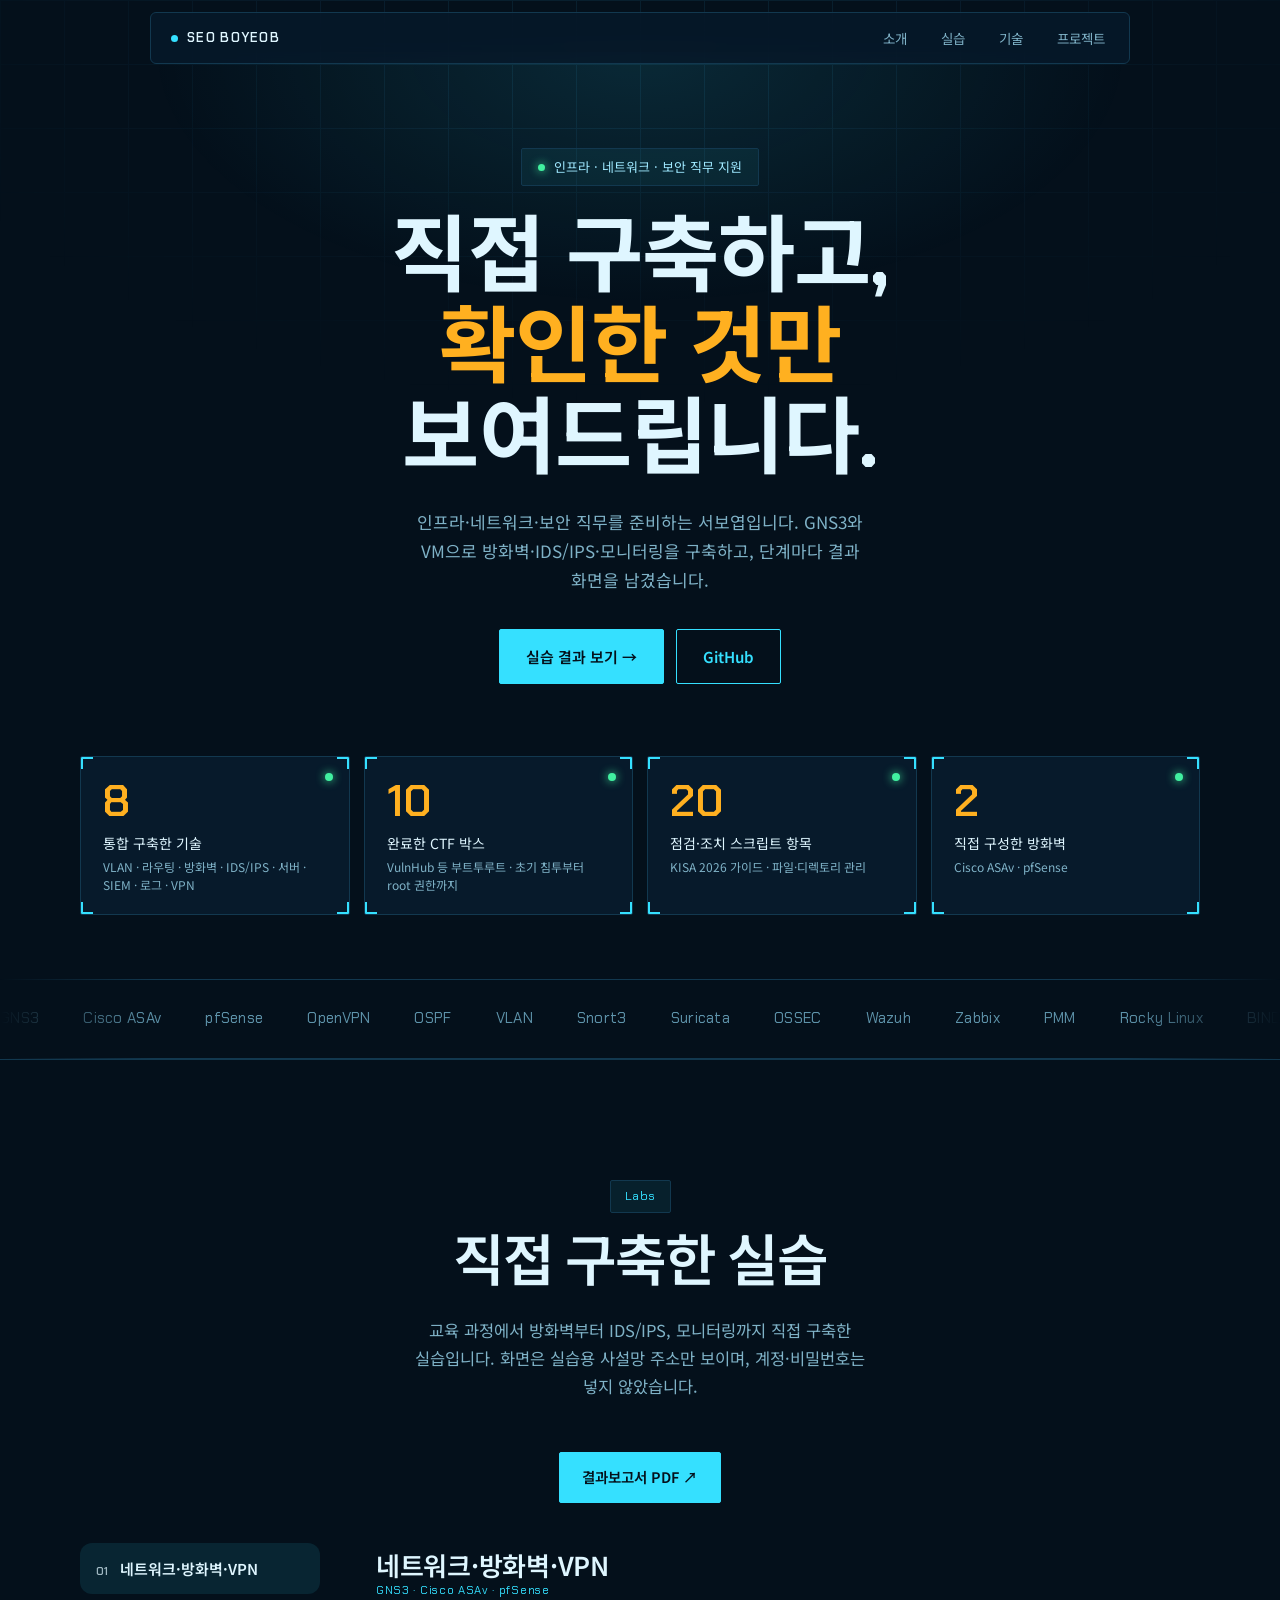
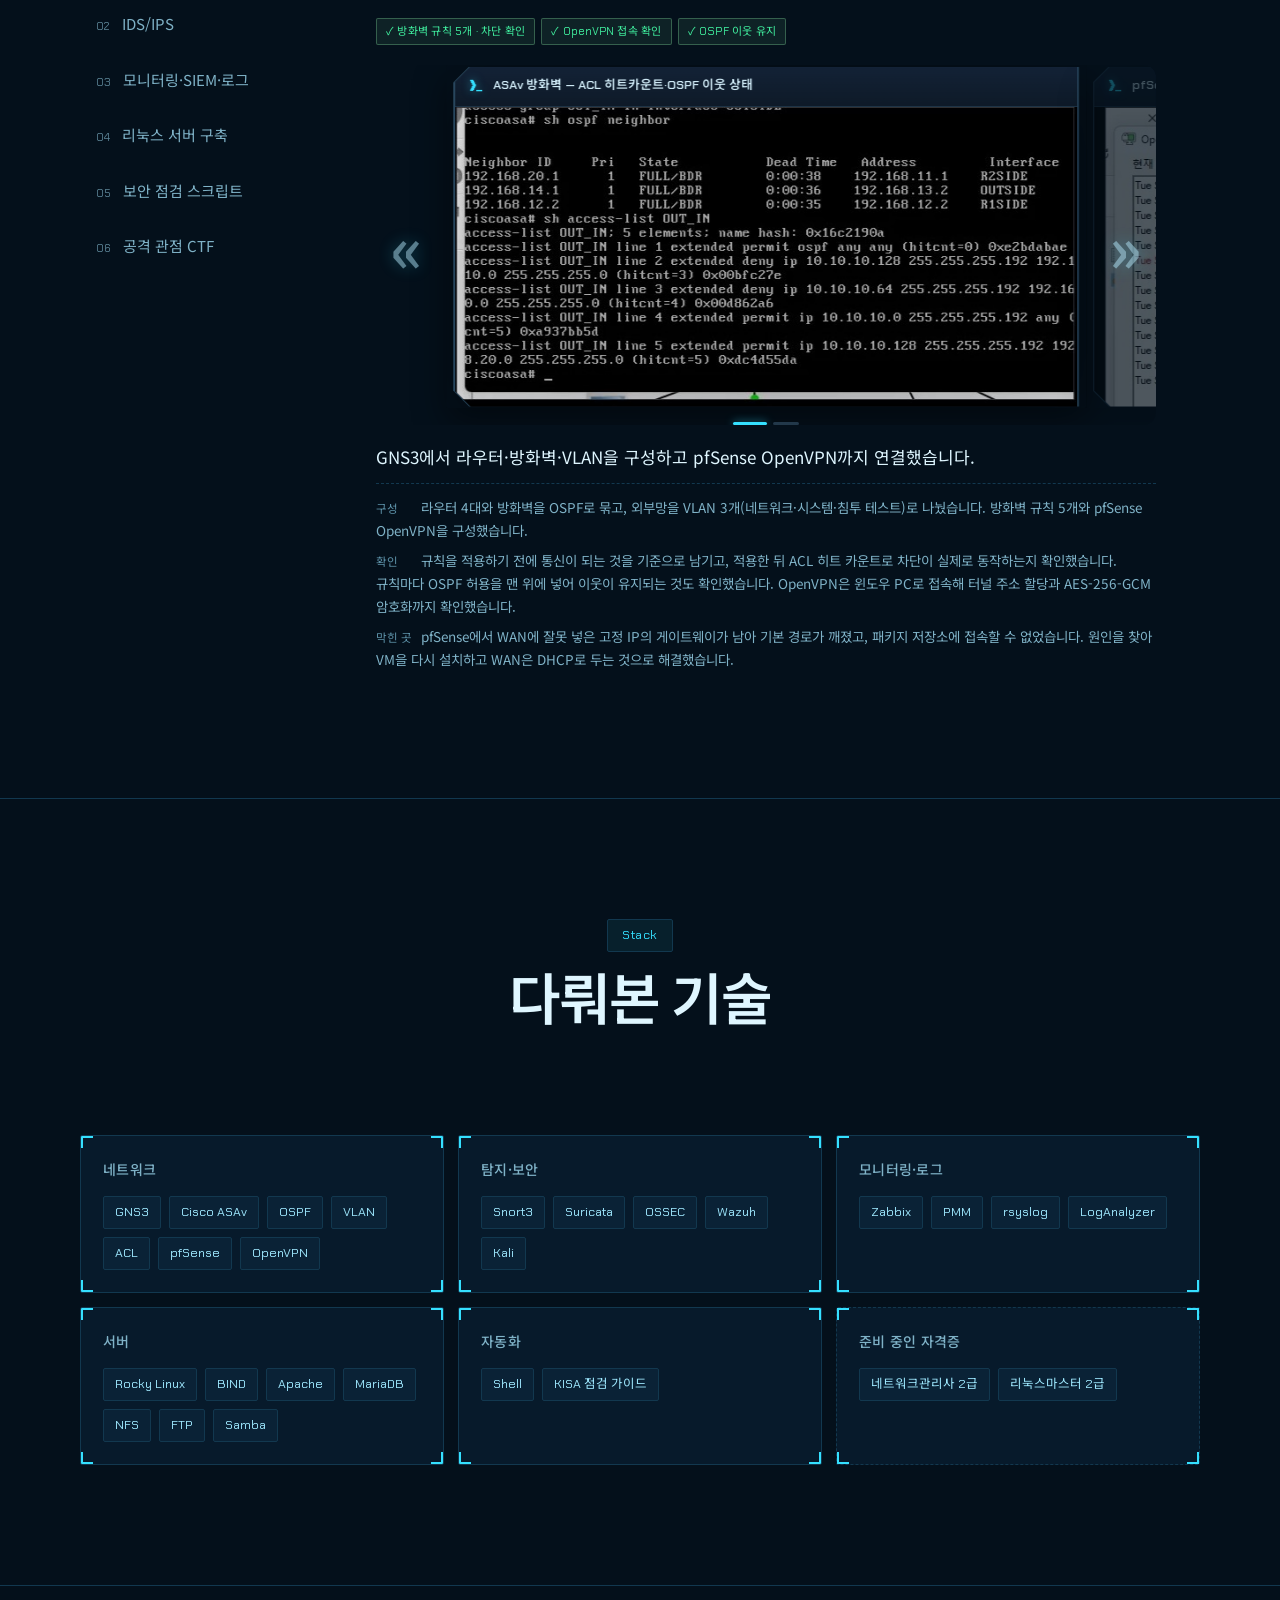
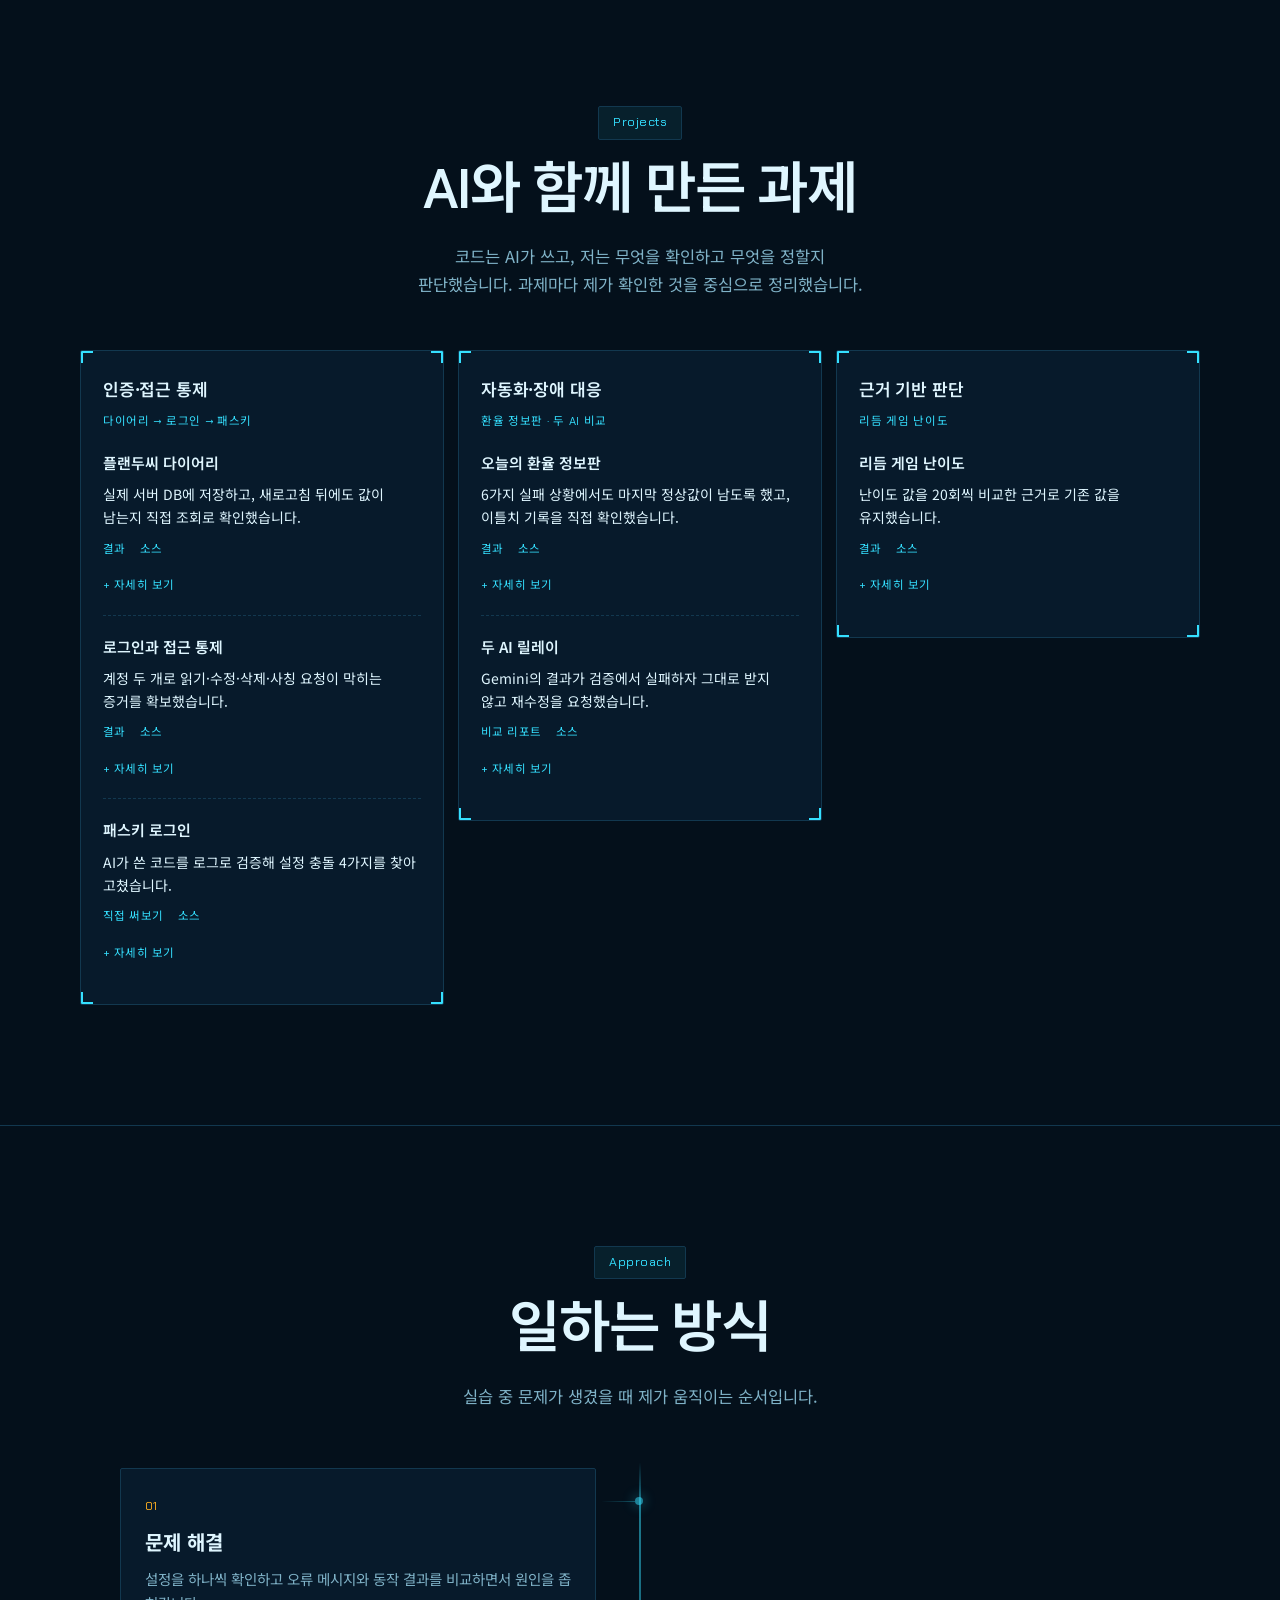
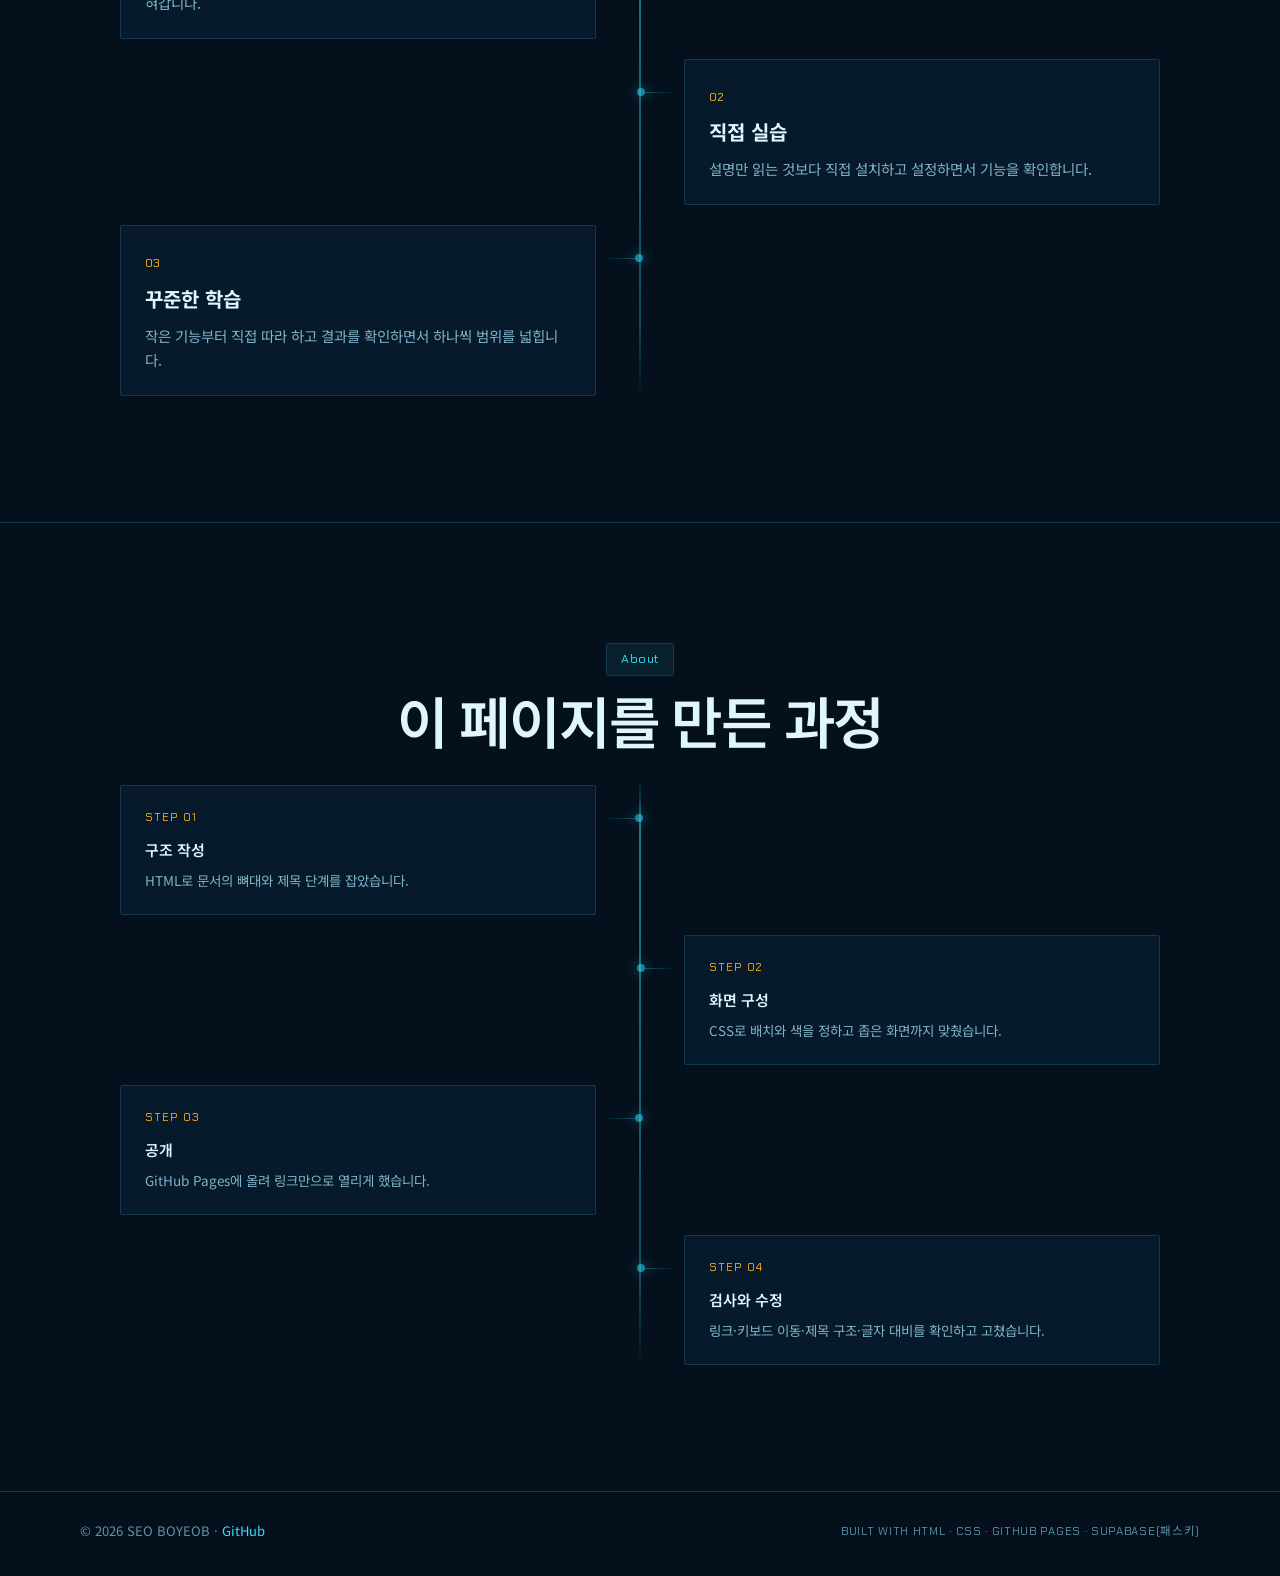
==== index.html @ 760739e9 "CTF 박스 수 8개 → 10개로 수정" ====
<!DOCTYPE html>
<html lang="ko">
<head>
  <link rel="icon" href="data:,">
  <meta charset="UTF-8">
  <meta name="viewport" content="width=device-width, initial-scale=1.0">
  <title>IT Portfolio</title>

  <link rel="preconnect" href="https://fonts.googleapis.com">
  <link rel="preconnect" href="https://fonts.gstatic.com" crossorigin>
  <link href="https://fonts.googleapis.com/css2?family=IBM+Plex+Mono:wght@400;500;600&family=IBM+Plex+Sans+KR:wght@400;500;600;700&display=swap" rel="stylesheet">

  <style>
    :root {
      --void: #0b0f14;
      --panel: #131a23;
      --panel-2: #171f2a;
      --line: #222c39;
      --line-soft: #1a2029;
      --text: #e6ebf2;
      --muted: #93a1b3;
      --dim: #7f8da0;
      --signal: #f0a848;
      --bad: #e2694f;
      --good: #6fbf8a;

      --sans: "IBM Plex Sans KR", -apple-system, BlinkMacSystemFont, sans-serif;
      --mono: "IBM Plex Mono", ui-monospace, "SF Mono", Menlo, monospace;
    }

    * {
      box-sizing: border-box;
    }

    html {
      scroll-behavior: smooth;
    }

    body {
      margin: 0;
      background: var(--void);
      color: var(--text);
      font-family: var(--sans);
      font-size: 15px;
      line-height: 1.7;
      -webkit-font-smoothing: antialiased;
      overflow-x: hidden;
    }

    a {
      color: inherit;
    }

    .container {
      width: min(1120px, calc(100% - 48px));
      margin: 0 auto;
    }

    /* ── 배경 격자 ─────────────────────────── */
    .grid-bg {
      position: fixed;
      inset: 0;
      pointer-events: none;
      z-index: 0;
      background-image:
        linear-gradient(var(--line-soft) 1px, transparent 1px),
        linear-gradient(90deg, var(--line-soft) 1px, transparent 1px);
      background-size: 64px 64px;
      mask-image: radial-gradient(ellipse 80% 60% at 50% 0%, #000 20%, transparent 75%);
      -webkit-mask-image: radial-gradient(ellipse 80% 60% at 50% 0%, #000 20%, transparent 75%);
      opacity: 0.7;
    }

    .layer {
      position: relative;
      z-index: 1;
    }

    /* ── 헤더 ─────────────────────────────── */
    header {
      position: sticky;
      top: 0;
      z-index: 10;
      background: rgba(11, 15, 20, 0.86);
      backdrop-filter: blur(10px);
      -webkit-backdrop-filter: blur(10px);
      border-bottom: 1px solid var(--line);
    }

    nav {
      display: flex;
      justify-content: space-between;
      align-items: center;
      gap: 20px;
      height: 54px;
    }

    .logo {
      font-family: var(--mono);
      font-size: 13px;
      font-weight: 600;
      letter-spacing: 0.1em;
      display: flex;
      align-items: center;
      gap: 9px;
    }

    .dot {
      width: 7px;
      height: 7px;
      border-radius: 50%;
      background: var(--signal);
      box-shadow: 0 0 0 0 rgba(240, 168, 72, 0.55);
      animation: pulse 2.6s ease-out infinite;
    }

    @keyframes pulse {
      0%   { box-shadow: 0 0 0 0 rgba(240, 168, 72, 0.5); }
      70%  { box-shadow: 0 0 0 9px rgba(240, 168, 72, 0); }
      100% { box-shadow: 0 0 0 0 rgba(240, 168, 72, 0); }
    }

    .nav-links {
      display: flex;
      gap: 26px;
    }

    .nav-links a {
      font-size: 13.5px;
      color: var(--dim);
      text-decoration: none;
      padding: 4px 0;
      border-bottom: 1px solid transparent;
      transition: color 0.18s ease, border-color 0.18s ease;
    }

    .nav-links a:hover,
    .nav-links a:focus-visible {
      color: var(--signal);
      border-bottom-color: var(--signal);
    }

    /* ── 첫 화면 ───────────────────────────── */
    .hero {
      padding: 52px 0 44px;
    }

    .hero-grid {
      display: grid;
      grid-template-columns: 1.15fr 0.85fr;
      gap: 44px;
      align-items: start;
    }

    .eyebrow {
      font-family: var(--mono);
      font-size: 11.5px;
      letter-spacing: 0.14em;
      color: var(--signal);
      display: flex;
      align-items: center;
      gap: 10px;
      margin-bottom: 18px;
    }

    .eyebrow::after {
      content: "";
      flex: 1;
      height: 1px;
      background: linear-gradient(90deg, var(--line) 0%, transparent 100%);
    }

    h1 {
      font-size: clamp(30px, 3.6vw, 46px);
      line-height: 1.2;
      letter-spacing: -0.028em;
      font-weight: 700;
      margin: 0 0 18px;
    }

    h1 .accent {
      color: var(--signal);
    }

    .hero-lead {
      font-size: 15.5px;
      color: var(--muted);
      margin: 0 0 24px;
      max-width: 44ch;
    }

    .purpose {
      border-left: 2px solid var(--signal);
      padding: 2px 0 2px 16px;
      font-size: 14px;
      color: var(--muted);
    }

    .purpose strong {
      display: block;
      font-family: var(--mono);
      font-size: 11px;
      letter-spacing: 0.1em;
      color: var(--dim);
      margin-bottom: 6px;
      font-weight: 500;
    }

    /* ── 상태 패널 (첫 화면 우측) ────────────── */
    .panel {
      background: var(--panel);
      border: 1px solid var(--line);
      border-radius: 10px;
      overflow: hidden;
    }

    .panel-bar {
      display: flex;
      justify-content: space-between;
      align-items: center;
      padding: 11px 16px;
      border-bottom: 1px solid var(--line);
      background: var(--panel-2);
      font-family: var(--mono);
      font-size: 11px;
      letter-spacing: 0.1em;
      color: var(--dim);
    }

    .panel-bar .ok {
      color: var(--signal);
    }

    .panel h2 {
      font-size: 11.5px;
      letter-spacing: 0.02em;
      color: var(--dim);
      font-weight: 500;
      margin: 0;
      padding: 14px 16px 0;
    }

    .stat-list {
      list-style: none;
      margin: 0;
      padding: 8px 16px 14px;
    }

    .stat-list li {
      display: flex;
      gap: 12px;
      align-items: baseline;
      padding: 9px 0;
      border-bottom: 1px dashed var(--line);
      font-size: 14.5px;
    }

    .stat-list li:last-child {
      border-bottom: 0;
    }

    .stat-list .key {
      font-family: var(--mono);
      font-size: 11px;
      color: var(--signal);
      flex-shrink: 0;
    }

    .panel-foot {
      padding: 15px 16px 17px;
      border-top: 1px solid var(--line);
      background: var(--panel-2);
    }

    .panel-foot p {
      margin: 0 0 13px;
      font-size: 13.5px;
      color: var(--muted);
    }

    #detail {
      margin-top: 14px;
      padding-top: 13px;
      border-top: 1px dashed var(--line);
      font-size: 13px;
      line-height: 1.8;
      color: var(--muted);
      word-break: keep-all;
    }

    /* ── 버튼 ─────────────────────────────── */
    button {
      font-family: var(--sans);
      font-size: 13px;
      font-weight: 600;
      color: var(--void);
      background: var(--signal);
      border: 0;
      border-radius: 6px;
      padding: 9px 16px;
      cursor: pointer;
      transition: opacity 0.18s ease;
    }

    button:hover {
      opacity: 0.85;
    }

    button:focus-visible {
      outline: 2px solid var(--signal);
      outline-offset: 3px;
    }

    button.secondary {
      background: transparent;
      color: var(--text);
      border: 1px solid var(--line);
    }

    button.danger {
      background: var(--bad);
      color: #fff;
    }

    /* ── 섹션 ─────────────────────────────── */
    .section {
      padding: 64px 0;
      border-top: 1px solid var(--line);
    }

    .section-head {
      display: flex;
      align-items: baseline;
      gap: 16px;
      margin-bottom: 34px;
    }

    .section-head h2 {
      font-size: 25px;
      letter-spacing: -0.02em;
      margin: 0;
      font-weight: 600;
    }

    .section-head .idx {
      font-family: var(--mono);
      font-size: 11.5px;
      color: var(--signal);
      letter-spacing: 0.1em;
    }

    /* ── 강점 카드 ─────────────────────────── */
    .cards {
      display: grid;
      grid-template-columns: repeat(3, 1fr);
      gap: 20px;
    }

    .card {
      background: var(--panel);
      border: 1px solid var(--line);
      border-radius: 10px;
      padding: 24px 22px 22px;
      transition: border-color 0.2s ease, transform 0.2s ease;
    }

    .card:hover {
      border-color: #33404f;
      transform: translateY(-2px);
    }

    .card h3 {
      font-size: 17px;
      margin: 0 0 18px;
      letter-spacing: -0.01em;
      font-weight: 600;
    }

    .step {
      position: relative;
      padding-left: 17px;
      margin-top: 15px;
    }

    .step:first-of-type {
      margin-top: 0;
    }

    .step::before {
      content: "";
      position: absolute;
      left: 0;
      top: 7px;
      width: 5px;
      height: 5px;
      border-radius: 50%;
      background: var(--line);
      border: 1px solid #3a4757;
    }

    .step:last-of-type::before {
      background: var(--signal);
      border-color: var(--signal);
    }

    .step::after {
      content: "";
      position: absolute;
      left: 2.5px;
      top: 15px;
      bottom: -15px;
      width: 1px;
      background: var(--line);
    }

    .step:last-of-type::after {
      display: none;
    }

    .step .label {
      font-size: 11.5px;
      letter-spacing: 0.02em;
      color: var(--dim);
      margin-bottom: 2px;
    }

    .step p {
      margin: 0;
      font-size: 14px;
      color: var(--muted);
    }

    /* ── 만든 과정 ─────────────────────────── */
    .process {
      display: grid;
      grid-template-columns: repeat(4, 1fr);
      gap: 1px;
      background: var(--line);
      border: 1px solid var(--line);
      border-radius: 10px;
      overflow: hidden;
    }

    .phase {
      background: var(--panel);
      padding: 22px 20px;
    }

    .phase .num {
      font-family: var(--mono);
      font-size: 11px;
      color: var(--signal);
      letter-spacing: 0.1em;
      margin-bottom: 10px;
    }

    .phase h3 {
      font-size: 15px;
      margin: 0 0 7px;
      font-weight: 600;
    }

    .phase p {
      margin: 0;
      font-size: 13.5px;
      color: var(--muted);
    }

    .stack-note {
      margin-top: 18px;
      font-family: var(--mono);
      font-size: 11.5px;
      color: var(--dim);
      letter-spacing: 0.06em;
    }

    /* ── 프로젝트 (AI 과제) ─────────────────── */
    .proj-lead {
      color: var(--muted);
      max-width: 62ch;
      margin: -18px 0 28px;
    }

    .card .sub {
      font-family: var(--mono);
      font-size: 11.5px;
      letter-spacing: 0.06em;
      color: var(--signal);
      margin: -10px 0 18px;
    }

    .proj {
      padding: 16px 0;
      border-top: 1px dashed var(--line);
    }

    .proj:first-of-type {
      border-top: 0;
      padding-top: 0;
    }

    .proj .tid {
      font-family: var(--mono);
      font-size: 11px;
      letter-spacing: 0.1em;
      color: var(--dim);
    }

    .proj h4 {
      font-size: 15px;
      font-weight: 600;
      margin: 2px 0 8px;
    }

    .proj p,
    .more-body p {
      margin: 0 0 7px;
      font-size: 13.5px;
      color: var(--muted);
      word-break: keep-all;
    }

    .proj .k,
    .more-body .k {
      display: inline-block;
      min-width: 3.4em;
      font-size: 11.5px;
      color: var(--dim);
      margin-right: 6px;
    }

    .proj .links {
      display: flex;
      gap: 14px;
      flex-wrap: wrap;
      margin-top: 10px;
      font-family: var(--mono);
      font-size: 11.5px;
      letter-spacing: 0.04em;
    }

    .proj .links a {
      color: var(--signal);
      text-decoration: none;
      border-bottom: 1px solid transparent;
    }

    .proj .links a:hover,
    .proj .links a:focus-visible {
      border-bottom-color: var(--signal);
    }

    /* ── 결과 한눈에 (수치 · 배지) ───────────── */
    .stats {
      display: grid;
      grid-template-columns: repeat(4, 1fr);
      gap: 1px;
      background: var(--line);
      border: 1px solid var(--line);
      border-radius: 10px;
      overflow: hidden;
      margin-bottom: 24px;
    }

    .stat {
      background: var(--panel);
      padding: 18px 20px;
    }

    .stat .num {
      font-family: var(--mono);
      font-size: 30px;
      font-weight: 600;
      line-height: 1.1;
      color: var(--signal);
    }

    .stat .lbl {
      margin-top: 6px;
      font-size: 12.5px;
      color: var(--muted);
    }


    .shot { margin: 14px 0 12px; border: 1px solid var(--line, rgba(255,255,255,.12)); border-radius: 8px; overflow: hidden; background: #000; cursor: zoom-in; }
    .shot img { display: block; width: 100%; height: 150px; object-fit: cover; object-position: top left; }
    .shot figcaption { padding: 6px 10px; font-size: 12px; color: var(--muted, #9a9a9a); background: var(--panel, #15171c); }
    .shot figcaption span { opacity: .6; }
    .lb { position: fixed; inset: 0; background: rgba(5,10,16,.9); display: none; align-items: center; justify-content: center; z-index: 9999; padding: 16px; cursor: zoom-out; }
    .lb.on { display: flex; animation: lbfade .26s ease; }
    .lb img { max-width: 100%; max-height: 100%; border-radius: 8px; box-shadow: 0 30px 80px rgba(0,0,0,.6); }
    .lb.on img { animation: lbzoom .36s cubic-bezier(.2,.9,.25,1); }
    @keyframes lbfade { from { opacity: 0 } to { opacity: 1 } }
    @keyframes lbzoom { from { transform: scale(.8); opacity: .3 } to { transform: scale(1); opacity: 1 } }
    @media (prefers-reduced-motion: reduce){ .lb.on, .lb.on img { animation: none } }
    .chips {
      display: flex;
      flex-wrap: wrap;
      gap: 6px;
      margin: 0 0 12px;
    }

    .chip {
      font-family: var(--mono);
      font-size: 11px;
      letter-spacing: 0.02em;
      padding: 3px 9px;
      border-radius: 999px;
      border: 1px solid rgba(111, 191, 138, 0.4);
      background: rgba(111, 191, 138, 0.1);
      color: var(--good);
    }

    .chip::before {
      content: "✓ ";
    }

    .chip.wip {
      border-color: rgba(240, 168, 72, 0.4);
      background: rgba(240, 168, 72, 0.08);
      color: var(--signal);
    }

    .chip.wip::before {
      content: "… ";
    }

    /* ── 접기/펼치기 (카드 간소화) ───────────── */
    .card > p.sum {
      margin: 0 0 14px;
      font-size: 14px;
      line-height: 1.65;
      color: var(--text);
      word-break: keep-all;
    }

    .proj p.sum {
      margin: 0 0 4px;
      font-size: 14px;
      line-height: 1.65;
      color: var(--text);
    }

    #labs .cards,
    #projects .cards {
      align-items: start;
    }

    details.more > summary {
      display: inline-block;
      list-style: none;
      cursor: pointer;
      padding: 2px 0;
      font-family: var(--mono);
      font-size: 11.5px;
      letter-spacing: 0.04em;
      color: var(--signal);
      border-bottom: 1px solid transparent;
    }

    details.more > summary::-webkit-details-marker {
      display: none;
    }

    details.more > summary::before {
      content: "+ ";
    }

    details.more[open] > summary::before {
      content: "− ";
    }

    details.more > summary:hover,
    details.more > summary:focus-visible {
      border-bottom-color: var(--signal);
    }

    details.more > summary:focus-visible {
      outline: 2px solid var(--signal);
      outline-offset: 3px;
    }

    .proj details.more {
      margin-top: 10px;
    }

    .more-body {
      margin-top: 12px;
      padding-top: 12px;
      border-top: 1px dashed var(--line);
    }

    /* ── 비공개 영역 ───────────────────────── */
    #private {
      background: linear-gradient(180deg, rgba(240,168,72,0.04), transparent 40%);
    }

    .lock-badge {
      display: inline-flex;
      align-items: center;
      gap: 6px;
      font-family: var(--mono);
      font-size: 11px;
      letter-spacing: 0.08em;
      color: var(--signal);
      border: 1px solid var(--signal);
      border-radius: 999px;
      padding: 3px 10px;
      margin-left: 4px;
    }

    .field {
      display: flex;
      flex-direction: column;
      gap: 6px;
      margin-bottom: 14px;
    }

    .field label {
      font-size: 12.5px;
      color: var(--dim);
    }

    .field input {
      background: var(--void);
      border: 1px solid var(--line);
      border-radius: 6px;
      color: var(--text);
      padding: 9px 12px;
      font-size: 14px;
      font-family: var(--sans);
    }

    .field input:focus-visible {
      outline: 2px solid var(--signal);
      outline-offset: 1px;
    }

    .btn-row {
      display: flex;
      gap: 10px;
      flex-wrap: wrap;
      margin-top: 6px;
    }

    .auth-grid {
      display: grid;
      grid-template-columns: 1fr 1fr;
      gap: 20px;
    }

    .note-card {
      background: var(--panel);
      border: 1px solid var(--line);
      border-radius: 10px;
      padding: 18px 20px;
      margin-bottom: 12px;
    }

    .note-card h4 {
      margin: 0 0 6px;
      font-size: 14.5px;
    }

    .note-card p {
      margin: 0;
      font-size: 13.5px;
      color: var(--muted);
    }

    .passkey-row {
      display: flex;
      justify-content: space-between;
      align-items: center;
      padding: 10px 0;
      border-bottom: 1px dashed var(--line);
      font-size: 13.5px;
    }

    .passkey-row:last-child {
      border-bottom: 0;
    }

    .status-msg {
      font-size: 13px;
      margin: 10px 0;
      padding: 8px 12px;
      border-radius: 6px;
      display: none;
    }

    .status-msg.show {
      display: block;
    }

    .status-msg.ok {
      background: rgba(111,191,138,0.12);
      color: var(--good);
      border: 1px solid rgba(111,191,138,0.35);
    }

    .status-msg.err {
      background: rgba(226,105,79,0.12);
      color: var(--bad);
      border: 1px solid rgba(226,105,79,0.35);
    }

    #evidenceLog {
      background: #05070a;
      border: 1px solid var(--line);
      border-radius: 10px;
      padding: 14px 16px;
      font-family: var(--mono);
      font-size: 11.5px;
      line-height: 1.6;
      color: #b7c3d1;
      max-height: 320px;
      overflow-y: auto;
      white-space: pre-wrap;
      word-break: break-all;
      margin-top: 20px;
    }

    /* ── 푸터 ─────────────────────────────── */
    footer {
      border-top: 1px solid var(--line);
      padding: 28px 0 34px;
      font-size: 13px;
      color: var(--dim);
    }

    /* ── 스크롤 등장 ───────────────────────── */
    .js .reveal {
      opacity: 0;
      transform: translateY(14px);
      transition: opacity 0.5s ease, transform 0.5s ease;
    }

    .js .reveal.shown {
      opacity: 1;
      transform: none;
    }

    /* ── 움직임 줄이기 ─────────────────────── */
    @media (prefers-reduced-motion: reduce) {
      html {
        scroll-behavior: auto;
      }

      *,
      *::before,
      *::after {
        animation: none !important;
        transition: none !important;
      }

      .js .reveal {
        opacity: 1;
        transform: none;
      }

      .card:hover {
        transform: none;
      }
    }


    /* 실습: 탭 뷰어 */
    #labs .stats { background: none; border: 0; gap: 0; margin-bottom: 40px; }
    #labs .stat { background: none; border: 0; padding: 0 28px 0 0; }
    #labs .stat .num { font-size: 44px; line-height: 1; }
    #labs .cards.tabs-on { display: grid; grid-template-columns: 240px minmax(0,1fr); gap: 48px; align-items: start; }
    .labtabs { display: flex; flex-direction: column; gap: 4px; position: sticky; top: 90px; }
    .labtabs button { all: unset; box-sizing: border-box; cursor: pointer; display: flex; gap: 12px; align-items: baseline; padding: 12px 14px; border-left: 2px solid var(--line); color: var(--muted, #8b95a3); font-size: 15px; transition: .15s; }
    .labtabs button i { font-style: normal; font-family: var(--mono); font-size: 11px; opacity: .7; }
    .labtabs button:hover { color: var(--text); }
    .labtabs button[aria-selected="true"] { color: var(--text); border-left-color: var(--signal); background: linear-gradient(90deg, rgba(240,168,72,.10), transparent); font-weight: 600; }
    .labtabs button:focus-visible { outline: 2px solid var(--signal); outline-offset: 2px; }
    .tabs-on > .card { display: none; background: none; border: 0; padding: 0; transform: none; border-radius: 0; }
    .tabs-on > .card.on { display: block; animation: labin .25s ease; }
    .tabs-on > .card:hover { transform: none; }
    @keyframes labin { from { opacity: 0; transform: translateY(6px); } to { opacity: 1; transform: none; } }
    .tabs-on .card h3 { font-size: 26px; margin: 0 0 4px; }
    .tabs-on .card .shot { margin: 20px 0 18px; border-radius: 12px; }
    .tabs-on .card .shot img { height: auto; max-height: 420px; object-fit: contain; background: #000; }
    .tabs-on .card .more-body { display: block; }
    .tabs-on details.more > summary { display: none; }
    .tabs-on .card > p.sum { font-size: 17px; margin: 18px 0 10px; }
    @media (max-width: 860px) {
      #labs .cards.tabs-on { grid-template-columns: minmax(0,1fr); gap: 20px; }
      .labtabs { flex-direction: row; overflow-x: auto; position: static; gap: 8px; padding-bottom: 6px; }
      .labtabs button { flex: none; border: 1px solid var(--line); border-radius: 999px; padding: 8px 14px; white-space: nowrap; }
      .labtabs button i { display: none; }
      .labtabs button[aria-selected="true"] { border-color: var(--signal); background: rgba(240,168,72,.12); }
      #labs .stat .num { font-size: 34px; }
    }


    /* ── 리디자인 ─────────────────────────── */
    .hero { padding-top: 72px; padding-bottom: 40px; position: relative; }
    .hero::before { content: ""; position: absolute; left: 50%; top: -80px; width: 900px; height: 520px; transform: translateX(-60%); background: radial-gradient(closest-side, rgba(240,168,72,.16), transparent 70%); pointer-events: none; }
    .hero-grid2 { display: grid; grid-template-columns: 1.15fr 1fr; gap: 56px; align-items: center; position: relative; }
    .hero h1 { font-size: clamp(38px, 5.6vw, 66px); line-height: 1.12; letter-spacing: -0.035em; margin: 18px 0 22px; font-weight: 700; }
    .hero .accent { background: linear-gradient(90deg, #f0a848, #f6d08a); -webkit-background-clip: text; background-clip: text; color: transparent; }
    .cta { display: flex; gap: 12px; margin-top: 30px; flex-wrap: wrap; }
    .btn { display: inline-block; padding: 12px 22px; border-radius: 999px; border: 1px solid var(--line); color: var(--text); text-decoration: none; font-weight: 600; font-size: 14.5px; transition: .15s; }
    .btn:hover { border-color: var(--signal); }
    .btn.primary { background: var(--signal); color: #1a1205; border-color: var(--signal); }
    .btn.primary:hover { filter: brightness(1.08); }
    .bento-stats { display: grid; grid-template-columns: 1fr 1fr; gap: 14px; }
    .bt { background: linear-gradient(160deg, var(--panel-2), var(--panel)); border: 1px solid var(--line); border-radius: 18px; padding: 22px 22px 20px; }
    .bt.big { grid-column: 1 / -1; }
    .bt.wide { grid-column: 1 / -1; display: flex; align-items: center; gap: 18px; }
    .bt .num { font-family: var(--mono); font-size: 48px; line-height: 1; color: var(--signal); font-weight: 600; }
    .bt .lbl { color: var(--text); font-size: 14px; margin-top: 10px; line-height: 1.5; }
    .bt.wide .lbl { margin-top: 0; }
    .bt small { display: block; color: var(--muted); font-size: 12px; margin-top: 4px; }
    .section { padding: 84px 0; }
    .section-head h2 { font-size: clamp(26px, 3.4vw, 38px); letter-spacing: -0.03em; }
    .skills { display: grid; grid-template-columns: repeat(3, 1fr); gap: 14px; }
    .sk { background: linear-gradient(160deg, var(--panel-2), var(--panel)); border: 1px solid var(--line); border-radius: 18px; padding: 22px; }
    .sk.soft { border-style: dashed; background: none; }
    .sk h3 { margin: 0 0 14px; font-size: 14px; color: var(--muted); font-weight: 500; letter-spacing: .02em; }
    .tags { display: flex; flex-wrap: wrap; gap: 8px; }
    .tags span { font-family: var(--mono); font-size: 12.5px; padding: 5px 11px; border-radius: 999px; background: rgba(255,255,255,.05); border: 1px solid var(--line); }
    .ways { display: grid; grid-template-columns: repeat(3, 1fr); gap: 36px; }
    .way .n { font-family: var(--mono); color: var(--signal); font-size: 12px; }
    .way h3 { margin: 8px 0 8px; font-size: 20px; }
    .way p { margin: 0; color: var(--muted); font-size: 14.5px; }
    .process-foot { margin-top: 24px; color: var(--muted); }
    .process-foot p { margin: 0 0 10px; }
    #projects .cards { gap: 14px; }
    #projects .card { border-radius: 18px; background: linear-gradient(160deg, var(--panel-2), var(--panel)); }
    @media (max-width: 860px) {
      .hero-grid2 { grid-template-columns: 1fr; gap: 36px; }
      .hero { padding-top: 40px; }
      .skills, .ways { grid-template-columns: 1fr; }
      .section { padding: 56px 0; }
      .bt .num { font-size: 40px; }
    }

    /* ── 좁은 화면 ─────────────────────────── */
    @media (max-width: 980px) {
      .hero-grid,
      .cards,
      .auth-grid {
        grid-template-columns: 1fr;
      }

      .process {
        grid-template-columns: repeat(2, 1fr);
      }

      .stats {
        grid-template-columns: repeat(2, 1fr);
      }
    }

    @media (max-width: 620px) {
      .process {
        grid-template-columns: 1fr;
      }

      nav {
        height: auto;
        padding: 12px 0;
        flex-direction: column;
        align-items: flex-start;
        gap: 10px;
      }

      .nav-links {
        gap: 18px;
      }

      .section {
        padding: 46px 0;
      }
    }
  </style>
<link href="https://fonts.googleapis.com/css2?family=Noto+Sans+KR:wght@400;500;700;900&family=Chakra+Petch:wght@500;700&display=swap" rel="stylesheet">
<style>
/* ── 스타트업 랜딩 구조 ── */
header{position:sticky;top:12px;background:none!important;border:0!important;backdrop-filter:none!important;padding:0 0}
header .container{width:min(980px,calc(100% - 32px))}
header nav{height:52px;padding:0 10px 0 20px;border-radius:999px;background:var(--navbg,rgba(255,255,255,.06));border:1px solid var(--navline,var(--line));backdrop-filter:blur(16px);-webkit-backdrop-filter:blur(16px)}
.nav-links{gap:6px}.nav-links a{padding:7px 14px;border-radius:999px;border:0!important;color:var(--muted)}
.nav-links a:hover,.nav-links a:focus-visible{background:rgba(127,127,127,.15);color:var(--text);border:0}
.hero{padding-top:96px;padding-bottom:64px;text-align:center}
.hero-grid2{display:block}
.hero-grid2>div:first-child{max-width:860px;margin:0 auto}
.badge{display:inline-flex;align-items:center;gap:9px;padding:7px 16px;border-radius:999px;border:1px solid var(--line);background:rgba(127,127,127,.08);font-size:13px;color:var(--muted)}
.badge i{width:7px;height:7px;border-radius:50%;background:var(--good);box-shadow:0 0 10px var(--good)}
.hero h1{font-size:clamp(40px,7vw,84px);line-height:1.08;letter-spacing:-.045em;margin:26px auto 24px;word-break:keep-all}
.hero-lead{word-break:keep-all;max-width:50ch;margin:0 auto;font-size:17px}
.hero .cta{justify-content:center;margin-top:34px}
.hero .btn{padding:14px 26px;font-size:15px}
.bento-stats{grid-template-columns:repeat(4,1fr);gap:14px;margin-top:72px;text-align:left}
.bt.big,.bt.wide{grid-column:auto;display:block}
.bt .num{font-size:44px}
.bt.wide .lbl{margin-top:10px}
.marquee{overflow:hidden;padding:26px 0;border-block:1px solid var(--line);-webkit-mask-image:linear-gradient(90deg,transparent,#000 12%,#000 88%,transparent);mask-image:linear-gradient(90deg,transparent,#000 12%,#000 88%,transparent)}
.marquee .track{display:flex;gap:44px;width:max-content;animation:mq 38s linear infinite}
.marquee span{font-family:var(--mono);font-size:15px;color:var(--dim);white-space:nowrap;letter-spacing:.02em}
@keyframes mq{to{transform:translateX(-50%)}}
@media (prefers-reduced-motion:reduce){.marquee .track{animation:none}}
.section{padding:120px 0}
.section-head{display:block;text-align:center;margin-bottom:22px}
.section-head .idx{display:inline-block;padding:5px 14px;border-radius:999px;border:1px solid var(--line);background:rgba(127,127,127,.08);font-size:12.5px;letter-spacing:.04em;color:var(--signal);margin-bottom:18px}
.section-head h2{display:block;font-size:clamp(32px,4.6vw,56px)!important;letter-spacing:-.04em!important;line-height:1.12;word-break:keep-all}
.proj-lead{word-break:keep-all;margin:0 auto 52px!important;text-align:center;max-width:52ch;font-size:16.5px}
#labs .cards.tabs-on{gap:56px}
.labtabs button{border-left:0;border-radius:12px;padding:13px 16px}
.labtabs button[aria-selected="true"]{background:rgba(127,127,127,.14);border-left:0}
@media (max-width:860px){
 header .container{width:calc(100% - 20px)}.nav-links a{padding:6px 9px;font-size:12.5px}header nav{padding:0 8px 0 14px}.logo{display:none}
 .hero{padding-top:56px}.bento-stats{grid-template-columns:1fr 1fr;margin-top:48px}.section{padding:72px 0}
}

:root{--void:#04101b;--panel:#071a2b;--panel-2:#0a2236;--line:#12384f;--line-soft:#0d2a3d;--text:#dff6ff;--muted:#7fb2c7;--dim:#5e93aa;--signal:#35e0ff;--good:#41f0a0;--bad:#ff5a5f;--amber:#ffb020;--sans:"Noto Sans KR",sans-serif;--mono:"Chakra Petch","Noto Sans KR",sans-serif}
.grid-bg{opacity:.6}.hero::before{background:radial-gradient(closest-side,rgba(53,224,255,.14),transparent 70%)}
.hero h1{font-family:"Chakra Petch","Noto Sans KR",sans-serif;font-weight:700;letter-spacing:-.01em}
.hero .accent{background:none;-webkit-text-fill-color:#ffb020;color:#ffb020}
.btn{border-radius:2px;border-color:#35e0ff;color:#35e0ff;background:transparent}.btn.primary{background:#35e0ff;color:#04101b}
.bt,.sk,.card,#projects .card{background:#071a2b!important;border:1px solid #12384f!important;border-radius:2px!important;box-shadow:none;position:relative;
background-image:linear-gradient(#35e0ff,#35e0ff),linear-gradient(#35e0ff,#35e0ff),linear-gradient(#35e0ff,#35e0ff),linear-gradient(#35e0ff,#35e0ff),linear-gradient(#35e0ff,#35e0ff),linear-gradient(#35e0ff,#35e0ff),linear-gradient(#35e0ff,#35e0ff),linear-gradient(#35e0ff,#35e0ff)!important;
background-size:12px 2px,2px 12px,12px 2px,2px 12px,12px 2px,2px 12px,12px 2px,2px 12px!important;
background-position:left top,left top,right top,right top,left bottom,left bottom,right bottom,right bottom!important;background-repeat:no-repeat!important}
.bt .num{color:#ffb020;font-family:"Chakra Petch",sans-serif}
.bt::after{content:"";position:absolute;right:16px;top:16px;width:8px;height:8px;border-radius:50%;background:#41f0a0;box-shadow:0 0 10px #41f0a0}
.tags span{border-radius:2px;border-color:#12384f;background:#0a2236;color:#9fe9ff}
.chip{border-radius:2px!important}
.shot{border-radius:2px!important;border:1px solid #35e0ff}
.section-head h2{font-family:"Chakra Petch","Noto Sans KR",sans-serif}
.tabs-on .card{background:none!important;border:0!important;background-image:none!important}
.labtabs button[aria-selected="true"]{background:rgba(53,224,255,.1);border-left-color:#35e0ff}
.sk.soft{border-style:dashed!important}
header nav{--navbg:rgba(7,26,43,.8);--navline:#12384f;border-radius:6px}
.nav-links a{border-radius:4px}
.badge{border-radius:2px;border-color:#12384f;background:rgba(53,224,255,.06);color:#9fe9ff}
.hero{background:radial-gradient(700px 360px at 50% 0,rgba(53,224,255,.12),transparent 70%)}
.hero::before{display:none}
.section-head .idx{border-radius:2px;background:rgba(53,224,255,.08);border-color:#12384f;text-transform:none}
.marquee{border-color:#12384f}.marquee span{color:#5e93aa}
#private .section-head h2 .lock-badge{display:block;width:max-content;margin:16px auto 0;font-size:12px}
#private .container>p{margin:0 auto 40px!important;text-align:center;word-break:keep-all}
#private .section-head{margin-bottom:22px}

.tabs-on .card .shot{width:fit-content;max-width:100%;min-width:min(100%,380px);background:var(--panel)}
.tabs-on .card .shot img{width:auto;max-width:100%;height:auto;max-height:440px;margin:0 auto;object-fit:contain;background:#000}

.tabs-on .card .shots{display:grid;grid-template-columns:1fr 1fr;gap:14px;margin:20px 0 18px}
.tabs-on .card .shots .shot{width:auto;min-width:0;margin:0}
.tabs-on .card .shots .shot img{width:100%;max-height:none}
@media(max-width:860px){.tabs-on .card .shots{grid-template-columns:1fr}}
</style>
<style>
/* ── 지그재그 타임라인 (일하는 방식·만든 과정) ── */
#strengths .ways,#process .process{display:grid!important;grid-template-columns:1fr 1fr;column-gap:88px;row-gap:20px;grid-auto-rows:auto;position:relative;max-width:1040px;margin-left:auto;margin-right:auto;background:none!important;border:0!important;border-radius:0!important;overflow:visible!important;padding:6px 0}
#strengths .ways::before,#process .process::before{content:"";position:absolute;left:50%;top:0;bottom:0;width:2px;transform:translateX(-50%);background:linear-gradient(180deg,transparent,rgba(53,224,255,.5) 8%,rgba(53,224,255,.28) 85%,transparent)}
#strengths .ways>*,#process .process>*{width:auto;position:relative;grid-column:1;align-self:start;box-sizing:border-box;margin-bottom:0}
#strengths .ways>:nth-child(1),#process .process>:nth-child(1){grid-row:1}#strengths .ways>:nth-child(2),#process .process>:nth-child(2){grid-row:2}#strengths .ways>:nth-child(3),#process .process>:nth-child(3){grid-row:3}#strengths .ways>:nth-child(4),#process .process>:nth-child(4){grid-row:4}#strengths .ways>:nth-child(5),#process .process>:nth-child(5){grid-row:5}#strengths .ways>:nth-child(6),#process .process>:nth-child(6){grid-row:6}
#strengths .ways>:nth-child(even),#process .process>:nth-child(even){grid-column:2}
#strengths .ways>*::before,#process .process>*::before{content:"";position:absolute;top:28px;right:-48px;width:8px;height:8px;border-radius:50%;background:rgba(53,224,255,.55);box-shadow:0 0 12px 2px rgba(53,224,255,.25);z-index:1}
#strengths .ways>*::after,#process .process>*::after{content:"";position:absolute;top:32px;right:-40px;width:34px;height:1px;background:linear-gradient(90deg,transparent,rgba(53,224,255,.3))}
#strengths .ways>:nth-child(even)::before,#process .process>:nth-child(even)::before{right:auto;left:-48px}
#strengths .ways>:nth-child(even)::after,#process .process>:nth-child(even)::after{right:auto;left:-40px;background:linear-gradient(270deg,transparent,rgba(53,224,255,.3))}
#strengths .way,#process .phase{background:#071a2b;border:1px solid #12384f;border-radius:2px;padding:22px 24px}
#process .phase .num,#strengths .way .n{color:var(--amber)}
@media(max-width:760px){
#strengths .ways,#process .process{grid-template-columns:1fr}
#strengths .ways::before,#process .process::before{left:8px;transform:none}
#strengths .ways>*,#process .process>*{grid-column:1!important;grid-row:auto!important;margin-left:32px}
#strengths .ways>*::before,#process .process>*::before{right:auto!important;left:-28px!important}
#strengths .ways>*::after,#process .process>*::after{right:auto!important;left:-20px!important;width:18px;background:linear-gradient(270deg,transparent,rgba(53,224,255,.3))!important}
}
footer a{color:var(--signal);text-decoration:none}footer a:hover{text-decoration:underline}
/* ── 캡처 사진 프레임 ── */
.tabs-on .card .shot{border:4px solid #35e0ff!important;padding:12px 12px 0;background:#071a2b!important;background-image:none!important;box-shadow:0 14px 34px rgba(0,0,0,.45)}
.tabs-on .card .shot img{border:1px solid #12384f;box-sizing:border-box}
.tabs-on .card .shot figcaption{background:none!important;padding:9px 2px 10px}
.tabs-on .card .shots{gap:22px;align-items:start}
</style>
<style id="carousel-css">
.tabs-on .card .carousel{position:relative;margin:20px 0 18px;overflow:hidden;border-radius:12px}
.tabs-on .card .carousel .ctrack{display:flex;transition:transform .5s cubic-bezier(.22,.61,.36,1);will-change:transform}
.tabs-on .card .carousel .slide{flex:0 0 82%!important;box-sizing:border-box;padding:0 7px!important;margin:0!important;width:auto!important;min-width:0!important;max-width:none!important;border:0!important;background:transparent!important;opacity:.3;transition:opacity .5s;display:block!important}
.tabs-on .card .carousel .slide.active{opacity:1}
.tabs-on .card .carousel .winframe{position:relative;--clip:polygon(16px 0, 100% 0, 100% 100%, 16px 100%, 0 calc(100% - 16px), 0 16px);filter:drop-shadow(0 15px 34px rgba(0,0,0,.5))}
.tabs-on .card .carousel .winframe::before{content:"";position:absolute;inset:0;background:#28465d;clip-path:var(--clip);z-index:0}
.tabs-on .card .carousel .wininner{position:relative;z-index:1;margin:1.5px;clip-path:var(--clip);background:linear-gradient(180deg,#0e1826,#0a1017);overflow:hidden}
.tabs-on .card .carousel .wmag{position:absolute;left:0;right:0;top:40px;bottom:0;z-index:4;display:flex;align-items:center;justify-content:center;opacity:0;transition:opacity .28s ease;pointer-events:none;background:radial-gradient(circle,rgba(5,12,20,.34),rgba(5,12,20,.05))}
.tabs-on .card .carousel .wmag svg{width:60px;height:60px;filter:drop-shadow(0 0 14px rgba(53,224,255,.7));transform:scale(.78);transition:transform .3s cubic-bezier(.2,.9,.25,1)}
.tabs-on .card .carousel .slide.active .wininner:hover .wmag{opacity:1}
.tabs-on .card .carousel .slide.active .wininner:hover .wmag svg{transform:scale(1)}
@media (prefers-reduced-motion: reduce){.tabs-on .card .carousel .wmag,.tabs-on .card .carousel .wmag svg{transition:none}}
.tabs-on .card .carousel .winbar{position:relative;z-index:7;display:flex;align-items:center;gap:11px;height:40px;padding:0 14px;background:linear-gradient(180deg,#132236,#0e1a28);border-bottom:1px solid #1d3346}
.tabs-on .card .carousel .wprompt{font-family:var(--mono);font-weight:600;color:#35e0ff;font-size:14px;flex:none;text-shadow:0 0 8px rgba(53,224,255,.5)}
.tabs-on .card .carousel .wttl{font-family:var(--mono);font-size:12.5px;font-weight:600;color:#cfeaf6;white-space:nowrap;overflow:hidden;text-overflow:ellipsis;flex:1}
.tabs-on .card .carousel .slide img{display:block;width:100%!important;max-width:100%!important;height:min(40vh,300px)!important;object-fit:cover!important;object-position:top center!important;margin:0!important;border:0!important;border-radius:0!important;background:#0a0f16;cursor:zoom-in;box-sizing:border-box}
.tabs-on .card .carousel .cnav{position:absolute;top:0;bottom:0;width:24%;z-index:6;border:0;color:#aeecff;font-size:64px;line-height:1;font-family:inherit;cursor:pointer;padding:0;display:flex;align-items:center;opacity:.5;text-shadow:0 0 16px rgba(53,224,255,.55)}
.tabs-on .card .carousel .cprev{left:0;justify-content:flex-start;padding-left:14px;background:none;animation:cnavp 2.6s ease-in-out infinite}
.tabs-on .card .carousel .cnext{right:0;justify-content:flex-end;padding-right:14px;background:none;animation:cnavp 2.6s ease-in-out infinite}
.tabs-on .card .carousel .cnav:hover{opacity:.95}
@keyframes cnavp{0%,100%{opacity:.36}50%{opacity:.78}}
.tabs-on .card .carousel .czoom{position:absolute;left:50%;transform:translateX(-50%);bottom:12px;z-index:5;font-size:11px;color:#cfe6f2;background:rgba(7,26,43,.55);border:1px solid rgba(42,80,106,.6);padding:3px 11px;border-radius:12px;pointer-events:none}
.tabs-on .card .carousel .ccount{display:none!important}
.tabs-on .card .carousel .cdots{display:flex;gap:6px;justify-content:center;margin-top:14px;position:relative;z-index:7}
.tabs-on .card .carousel .cdots button{width:26px;height:3px;padding:0;border-radius:3px;border:0;background:#22384a;cursor:pointer;transition:.3s}
.tabs-on .card .carousel .cdots button.on{background:#35e0ff;width:34px;box-shadow:0 0 8px rgba(53,224,255,.6)}
@media(max-width:860px){.tabs-on .card .carousel .slide{flex-basis:88%!important}.tabs-on .card .carousel .cnav{font-size:50px;width:28%}}
@media(prefers-reduced-motion:reduce){.tabs-on .card .carousel .cnav{animation:none}.tabs-on .card .carousel .ctrack{transition:none}}
@media(min-width:861px){#labs .cards.tabs-on > .card.on{min-height:540px;max-width:780px}}
</style>
</head>

<body>

  <div class="grid-bg"></div>

  <div class="layer">

    <header>
      <div class="container">
        <nav aria-label="주요 메뉴">
          <div class="logo">
            <span class="dot"></span>
            SEO BOYEOB
          </div>

          <div class="nav-links">
            <a href="#about">소개</a>
            <a href="#labs">실습</a>
            <a href="#skills">기술</a>
            <a href="#projects">프로젝트</a>
          </div>
        </nav>
      </div>
    </header>


    <main>

      <section class="hero" id="about">
        <div class="container">
          <div class="hero-grid2">
            <div>
              <div class="badge"><i></i>인프라 · 네트워크 · 보안 직무 지원</div>
              <h1>직접 구축하고,<br><span class="accent">확인한 것만</span> 보여드립니다.</h1>
              <p class="hero-lead">인프라·네트워크·보안 직무를 준비하는 서보엽입니다. GNS3와 VM으로 방화벽·IDS/IPS·모니터링을 구축하고, 단계마다 결과 화면을 남겼습니다.</p>
              <div class="cta">
                <a class="btn primary" href="#labs">실습 결과 보기 →</a>
                <a class="btn" href="https://github.com/sby1234-ai" target="_blank" rel="noopener">GitHub</a>
              </div>
            </div>
            <div class="bento-stats">
              <div class="bt big"><div class="num">8</div><div class="lbl">통합 구축한 기술<br><small>VLAN · 라우팅 · 방화벽 · IDS/IPS · 서버 · SIEM · 로그 · VPN</small></div></div>
              <div class="bt"><div class="num">10</div><div class="lbl">완료한 CTF 박스 <small>VulnHub 등 부트투루트 · 초기 침투부터 root 권한까지</small></div></div>
              <div class="bt"><div class="num">20</div><div class="lbl">점검·조치 스크립트 항목 <small>KISA 2026 가이드 · 파일·디렉토리 관리</small></div></div>
              <div class="bt wide"><div class="num">2</div><div class="lbl">직접 구성한 방화벽 <small>Cisco ASAv · pfSense</small></div></div>
            </div>
          </div>
        </div>
      </section>

<div class="marquee" aria-hidden="true"><div class="track"><span>GNS3</span><span>Cisco ASAv</span><span>pfSense</span><span>OpenVPN</span><span>OSPF</span><span>VLAN</span><span>Snort3</span><span>Suricata</span><span>OSSEC</span><span>Wazuh</span><span>Zabbix</span><span>PMM</span><span>Rocky Linux</span><span>BIND</span><span>Apache</span><span>MariaDB</span><span>Kali</span><span>Shell</span><span>GNS3</span><span>Cisco ASAv</span><span>pfSense</span><span>OpenVPN</span><span>OSPF</span><span>VLAN</span><span>Snort3</span><span>Suricata</span><span>OSSEC</span><span>Wazuh</span><span>Zabbix</span><span>PMM</span><span>Rocky Linux</span><span>BIND</span><span>Apache</span><span>MariaDB</span><span>Kali</span><span>Shell</span></div></div>

      <section class="section" id="labs">
        <div class="container">

          <div class="section-head reveal">
            <span class="idx">Labs</span>
            <h2>직접 구축한 실습</h2>
          </div>

          <p class="proj-lead reveal">
            교육 과정에서 방화벽부터 IDS/IPS, 모니터링까지 직접 구축한 실습입니다.
            화면은 실습용 사설망 주소만 보이며, 계정·비밀번호는 넣지 않았습니다.
          </p>

          <div class="reveal" style="text-align:center;margin:8px 0 40px">
            <a class="btn primary" href="docs/security-labs-report.pdf" target="_blank" rel="noopener">결과보고서 PDF ↗</a>
          </div>


          <div class="cards">

            <article class="card reveal">
              <h3>네트워크·방화벽·VPN</h3>
              <p class="sub">GNS3 · Cisco ASAv · pfSense</p>

              <div class="chips"><span class="chip">방화벽 규칙 5개 · 차단 확인</span><span class="chip">OpenVPN 접속 확인</span><span class="chip">OSPF 이웃 유지</span></div>
              <div class="carousel"><figure class="shot slide"><img src="img/netfw-1.jpg" alt="ASAv 방화벽 — ACL 히트카운트·OSPF 이웃 상태" loading="lazy"></figure><figure class="shot slide"><img src="img/netfw-2.jpg" alt="pfSense OpenVPN — 윈도우 PC 접속 성공" loading="lazy"></figure><button class="cnav cprev" type="button" aria-label="이전 사진">‹</button><button class="cnav cnext" type="button" aria-label="다음 사진">›</button><div class="cdots"></div></div>
              <p class="sum">GNS3에서 라우터·방화벽·VLAN을 구성하고 pfSense OpenVPN까지 연결했습니다.</p>

              <details class="more">
                <summary>자세히 보기</summary>
                <div class="more-body">
                  <p><span class="k">구성</span>라우터 4대와 방화벽을 OSPF로 묶고, 외부망을 VLAN 3개(네트워크·시스템·침투 테스트)로 나눴습니다. 방화벽 규칙 5개와 pfSense OpenVPN을 구성했습니다.</p>
                <p><span class="k">확인</span>규칙을 적용하기 전에 통신이 되는 것을 기준으로 남기고, 적용한 뒤 ACL 히트 카운트로 차단이 실제로 동작하는지 확인했습니다. 규칙마다 OSPF 허용을 맨 위에 넣어 이웃이 유지되는 것도 확인했습니다. OpenVPN은 윈도우 PC로 접속해 터널 주소 할당과 AES-256-GCM 암호화까지 확인했습니다.</p>
                <p><span class="k">막힌 곳</span>pfSense에서 WAN에 잘못 넣은 고정 IP의 게이트웨이가 남아 기본 경로가 깨졌고, 패키지 저장소에 접속할 수 없었습니다. 원인을 찾아 VM을 다시 설치하고 WAN은 DHCP로 두는 것으로 해결했습니다.</p>
                </div>
              </details>
            </article>


            <article class="card reveal">
              <h3>IDS/IPS</h3>
              <p class="sub">Snort3 · Suricata · Kali</p>

              <div class="chips"><span class="chip">경계 ACL + 센서 Suricata 2계층</span><span class="chip">ICMP·SSH·HTTP 3종 탐지 확인</span></div>
              <div class="carousel"><figure class="shot slide"><img src="img/ids-1.jpg" alt="R3 ACL 탐지 로그 — ICMP·SSH·HTTP 일치" loading="lazy"></figure><figure class="shot slide"><img src="img/ids-2.jpg" alt="Suricata fast.log — 실시간 탐지" loading="lazy"></figure><button class="cnav cprev" type="button" aria-label="이전 사진">‹</button><button class="cnav cnext" type="button" aria-label="다음 사진">›</button><div class="cdots"></div></div>
              <p class="sum">Snort3와 Suricata를 직접 구축하고 공격 트래픽으로 시험했습니다.</p>

              <details class="more">
                <summary>자세히 보기</summary>
                <div class="more-body">
                  <p><span class="k">구성</span>Snort3를 소스부터 빌드해 ICMP 탐지 룰로 IDS를 만들고, Rocky 서버에 Suricata를 올려 직접 쓴 룰과 공개 룰셋(ET Open)을 적용했습니다.</p>
                <p><span class="k">확인</span>Kali에서 hping3로 ICMP 플러딩을 보내고, Snort의 알림과 Suricata의 알림 로그(fast.log)로 탐지되는 것을 확인했습니다. 라우터 ACL에는 log를 붙인 탐지 룰 3개(ICMP·SSH·HTTP)를 작성해, 탐지 로그에 ICMP 5건·SSH 2건·HTTP 2건이 일치하는 것도 확인했습니다.</p>
                </div>
              </details>
            </article>


            <article class="card reveal">
              <h3>모니터링·SIEM·로그</h3>
              <p class="sub">Zabbix · OSSEC · Wazuh · PMM · LogAnalyzer</p>

              <div class="chips"><span class="chip">Zabbix↔OSSEC 상호 감시 확인</span><span class="chip">Wazuh 에이전트 Active</span><span class="chip">PMM 등록 확인</span><span class="chip">LogAnalyzer 로그 조회</span></div>
              <div class="carousel"><figure class="shot slide"><img src="img/mon-1.jpg" alt="Zabbix — 서버 정상" loading="lazy"></figure><figure class="shot slide"><img src="img/mon-2.jpg" alt="Wazuh — SSH 실패 경보" loading="lazy"></figure><figure class="shot slide"><img src="img/mon-3.jpg" alt="LogAnalyzer — 로그 조회" loading="lazy"></figure><figure class="shot slide"><img src="img/mon-4.jpg" alt="PMM — MariaDB 등록" loading="lazy"></figure><button class="cnav cprev" type="button" aria-label="이전 사진">‹</button><button class="cnav cnext" type="button" aria-label="다음 사진">›</button><div class="cdots"></div></div>
              <p class="sum">Zabbix·OSSEC·Wazuh·PMM·LogAnalyzer를 각각 구축했습니다.</p>

              <details class="more">
                <summary>자세히 보기</summary>
                <div class="more-body">
                  <p><span class="k">구성</span>Zabbix 서버, OSSEC 서버와 에이전트, Wazuh 서버와 대시보드, Docker 기반 PMM(DB 모니터링), rsyslog와 MariaDB 기반 LogAnalyzer를 각각 구축했습니다. Zabbix와 OSSEC은 서로를 감시하도록 연결했습니다.</p>
                <p><span class="k">확인</span>OSSEC에서 Zabbix가 Active로 올라오고, Zabbix 화면에서 OSSEC 호스트가 정상으로 보이는 것을 양쪽에서 확인했습니다. Wazuh 대시보드에서는 웹·DB 서버의 에이전트가 Active인 것을 확인했습니다.</p>
                <p><span class="k">막힌 곳</span>LogAnalyzer가 DB 로그를 읽지 못했습니다. 설정 파일에 걸린 SELinux 읽기 전용 권한, 웹 서버의 DB 연결 허용, 설치 마법사에 잘못 넣은 DB 이름을 하나씩 찾아 고쳤습니다.</p>
                </div>
              </details>
            </article>


            <article class="card reveal">
              <h3>리눅스 서버 구축</h3>
              <p class="sub">Rocky Linux · VM 4대</p>

              <div class="chips"><span class="chip">VM 4대 구축</span><span class="chip">요구사항 동작 확인</span></div>
              <p class="sum">VM 4대로 DNS·웹·DB·NFS·FTP 서버를 나눠 구축했습니다.</p>

              <details class="more">
                <summary>자세히 보기</summary>
                <div class="more-body">
                  <p><span class="k">구성</span>DNS(BIND), 웹(Apache HTTPS)·DB(MariaDB)·Samba·로그 서버, NFS, FTP를 VM 4대로 나눠 구축하고 도메인으로 접속되게 했습니다.</p>
                <p><span class="k">확인</span>서버 간 통신, 도메인 접속, 공유 디렉토리와 FTP 접속, 로그 확인이 요구사항대로 동작하는 것을 확인했습니다. DB는 기본 입출력, 계정과 권한 관리, 백업, Master-Slave 복제까지 실습했습니다.</p>
                </div>
              </details>
            </article>


            <article class="card reveal">
              <h3>보안 점검 스크립트</h3>
              <p class="sub">Shell · KISA 2026 가이드 · 팀 프로젝트</p>

              <div class="chips"><span class="chip">KISA 20개 항목 · 상 15 · 중 3 · 하 2</span><span class="chip">점검 + 조치 스크립트 완성</span></div>
              <div class="carousel"><figure class="shot slide"><img src="img/sec-1.jpg" alt="Rocky 서버 실행 — 점검 → 조치 → 재점검 (취약 1→0)" loading="lazy"></figure><button class="cnav cprev" type="button" aria-label="이전 사진"></button><button class="cnav cnext" type="button" aria-label="다음 사진"></button><div class="cdots"></div></div>
              <p class="sum">팀 프로젝트에서 파일·디렉토리 관리 파트를 맡았습니다.</p>

              <details class="more">
                <summary>자세히 보기</summary>
                <div class="more-body">
                  <p><span class="k">구성</span>Unix 서버 보안 취약점 점검 스크립트를 팀원끼리 파트를 나눠 만들었고, 저는 '파일 및 디렉토리 관리' 파트(가이드 20개 항목)를 맡았습니다. 대상은 Rocky·RHEL 계열입니다.</p>
                <p><span class="k">확인</span>항목마다 점검 내용, 현재 설정(증거), 판정(양호·취약·수동확인·해당 없음), 취약한 부분을 화면에 출력하는 점검 스크립트와, 취약 항목을 고치는 조치 스크립트를 완성했습니다.</p>
                                <p><span class="k">점검 범위</span>KISA 가이드의 '파일 및 디렉토리 관리' 20개 항목입니다(중요도 상 15·중 3·하 2). 시스템 주요 파일(passwd·shadow·hosts·services 등)의 소유자·권한, SUID·world writable·숨김 파일 같은 위험 파일, UMASK·홈 디렉터리·접속 제한 설정을 점검합니다.</p>
                </div>
              </details>
            </article>


            <article class="card reveal">
              <h3>공격 관점 CTF</h3>
              <p class="sub">VulnHub 부트투루트 · Kali · 자작 머신</p>

              <div class="chips"><span class="chip">박스 10개 완료</span><span class="chip">자작 CTF 머신 &ldquo;VaultCorp&rdquo; 제작 완료</span></div>
              <div class="carousel"><figure class="shot slide"><img src="img/ctf-1.jpg" alt="자작 머신 VaultCorp — 취약 웹앱 설계" loading="lazy"></figure><figure class="shot slide"><img src="img/ctf-2.jpg" alt="VulnHub Earth — root 권한 획득" loading="lazy"></figure><button class="cnav cprev" type="button" aria-label="이전 사진">‹</button><button class="cnav cnext" type="button" aria-label="다음 사진">›</button><div class="cdots"></div></div>
              <p class="sum">VulnHub 박스로 침투·권한 상승을 익힌 뒤, 직접 다단계 CTF 머신을 설계·제작하고 공격 체인 전체를 검증했습니다.</p>

              <details class="more">
                <summary>자세히 보기</summary>
                <div class="more-body">
                  <p><span class="k">구성</span>CTF 박스 10개를 완료했습니다(VulnHub: EvilBoxOne, Momentum, Momentum2, FALL, CHRONOS, Earth, doubletrouble, corrosion / 자작 머신: MangGo, Overwrite). 파일 읽기 취약점, 명령어 인젝션, 업로드 필터 우회, sudo·SUID 권한 상승을 반복해 익혔습니다.</p>
                  <p><span class="k">자작</span>자작 CTF 머신 &ldquo;VaultCorp&rdquo;(난이도 medium, 목표 약 2.5시간)를 직접 설계·제작했습니다. &ldquo;해고된 전임 관리자가 남긴 흔적&rdquo; 스토리라인으로 정찰 → 초기 침투 → 내부 이동 → 권한 상승을 다단계로 구성했습니다.</p>
                  <p><span class="k">공격 체인</span>숨겨진 개발 서브도메인 정찰 → 노출된 .git 소스 복원 → 업로드 필터(확장자 화이트리스트·이미지 형식 검증) 우회로 웹쉘 획득 → 서버 설정 파일에서 DB 자격증명 탈취 → 비밀번호 해시·암호 압축 파일 크랙으로 내부 계정 확보 → SUID 바이너리의 PATH 하이재킹으로 root 권한 상승.</p>
                  <p><span class="k">검증·문서화</span>공격자(Kali) 입장에서 처음부터 끝까지 직접 풀어 각 단계가 의도대로 통과하는지 검증하고, 명령별 의도와 출력 해석·방어 관점까지 담은 풀이 문서(워크스루)를 작성했습니다.</p>
                </div>
              </details>
            </article>

          </div>
        </div>
      </section>

      <!-- 기술 스택 -->
      <section class="section" id="skills">
        <div class="container">
          <div class="section-head reveal"><span class="idx">Stack</span><h2>다뤄본 기술</h2></div>
          <p class="proj-lead reveal">실습을 하며 직접 설치하고 설정해 본 도구들입니다.</p>
          <div class="skills reveal">
            <div class="sk"><h3>네트워크</h3><div class="tags"><span>GNS3</span><span>Cisco ASAv</span><span>OSPF</span><span>VLAN</span><span>ACL</span><span>pfSense</span><span>OpenVPN</span></div></div>
            <div class="sk"><h3>탐지·보안</h3><div class="tags"><span>Snort3</span><span>Suricata</span><span>OSSEC</span><span>Wazuh</span><span>Kali</span></div></div>
            <div class="sk"><h3>모니터링·로그</h3><div class="tags"><span>Zabbix</span><span>PMM</span><span>rsyslog</span><span>LogAnalyzer</span></div></div>
            <div class="sk"><h3>서버</h3><div class="tags"><span>Rocky Linux</span><span>BIND</span><span>Apache</span><span>MariaDB</span><span>NFS</span><span>FTP</span><span>Samba</span></div></div>
            <div class="sk"><h3>자동화</h3><div class="tags"><span>Shell</span><span>KISA 점검 가이드</span></div></div>
            <div class="sk soft"><h3>준비 중인 자격증</h3><div class="tags"><span>네트워크관리사 2급</span><span>리눅스마스터 2급</span></div></div>
          </div>
        </div>
      </section>

      <section class="section" id="projects">
        <div class="container">

          <div class="section-head reveal">
            <span class="idx">Projects</span>
            <h2>AI와 함께 만든 과제</h2>
          </div>

          <p class="proj-lead reveal">
            코드는 AI가 쓰고, 저는 무엇을 확인하고 무엇을 정할지 판단했습니다.
            과제마다 제가 확인한 것을 중심으로 정리했습니다.
          </p>

          <div class="cards">

            <article class="card reveal">
              <h3>인증·접근 통제</h3>
              <p class="sub">다이어리 → 로그인 → 패스키</p>

              <div class="proj">
                <h4>플랜두씨 다이어리</h4>
                <p class="sum">실제 서버 DB에 저장하고, 새로고침 뒤에도 값이 남는지 직접 조회로 확인했습니다.</p>
                <div class="links">
                  <a href="https://sby1234-ai.github.io/t06-pds-diary/" target="_blank" rel="noopener">결과</a>
                  <a href="https://github.com/sby1234-ai/t06-pds-diary/commit/a102d4fa86595e1c17e45e07f83ce7280229d818" target="_blank" rel="noopener">소스</a>
                </div>
                <details class="more">
                  <summary>자세히 보기</summary>
                  <div class="more-body">
                    <p><span class="k">문제</span>로그인 없이 쓰는 앱의 데이터를 실제 서버 DB에 저장해야 했습니다.</p>
                    <p><span class="k">확인</span>새로고침 뒤에도 값이 남는지, DB를 직접 조회해도 같은 값이 나오는지 확인했습니다. 직접 써보다가 회고 선택 위치가 헷갈리는 문제도 찾았습니다.</p>
                    <p><span class="k">참고</span>결과 주소는 이후 과제에서 로그인을 붙여 계속 고친 최신 버전이 열립니다. 이 단계의 코드는 소스 링크에서 확인할 수 있습니다.</p>
                  </div>
                </details>
              </div>

              <div class="proj">
                <h4>로그인과 접근 통제</h4>
                <p class="sum">계정 두 개로 읽기·수정·삭제·사칭 요청이 막히는 증거를 확보했습니다.</p>
                <div class="links">
                  <a href="https://sby1234-ai.github.io/t06-pds-diary/" target="_blank" rel="noopener">결과</a>
                  <a href="https://github.com/sby1234-ai/t06-pds-diary/commit/2986c69daf72ac11dc78e19606dcfe82db72a365" target="_blank" rel="noopener">소스</a>
                </div>
                <details class="more">
                  <summary>자세히 보기</summary>
                  <div class="more-body">
                    <p><span class="k">문제</span>누구나 열 수 있던 앱에 로그인을 달고, 남의 자료가 막히는지 증명해야 했습니다.</p>
                    <p><span class="k">확인</span>계정 두 개로 읽기·수정·삭제·사칭 요청이 막히는지 시험한 증거를 확보했습니다(실행은 AI, 계정 생성과 설정 변경은 직접). 5일 기록은 대신 채우지 않고 매일 직접 입력했습니다.</p>
                  </div>
                </details>
              </div>

              <div class="proj">
                <h4>패스키 로그인</h4>
                <p class="sum">AI가 쓴 코드를 로그로 검증해 설정 충돌 4가지를 찾아 고쳤습니다.</p>
                <div class="links">
                  <a href="passkey.html">직접 써보기</a>
                  <a href="https://github.com/sby1234-ai/myprofile/commit/95c98412e57823325f723e6ab9fc8901ec8bc10b" target="_blank" rel="noopener">소스</a>
                </div>
                <details class="more">
                  <summary>자세히 보기</summary>
                  <div class="more-body">
                    <p><span class="k">문제</span>비밀번호 없이 기기 인증만으로 로그인하는 기능이 필요했습니다.</p>
                    <p><span class="k">확인</span>AI가 쓴 코드를 그대로 믿지 않고 실제 요청·응답 로그로 확인했습니다. 설정끼리 충돌한 4가지(USB 키 전용 창, 본인 확인 불일치, 세션 교환 오류, 사이트 주소 값 누락)를 찾아 고쳤습니다.</p>
                  </div>
                </details>
              </div>
            </article>


            <article class="card reveal">
              <h3>자동화·장애 대응</h3>
              <p class="sub">환율 정보판 · 두 AI 비교</p>

              <div class="proj">
                <h4>오늘의 환율 정보판</h4>
                <p class="sum">6가지 실패 상황에서도 마지막 정상값이 남도록 했고, 이틀치 기록을 직접 확인했습니다.</p>
                <div class="links">
                  <a href="https://sby1234-ai.github.io/t04-info-board/" target="_blank" rel="noopener">결과</a>
                  <a href="https://github.com/sby1234-ai/t04-info-board/commit/a99f3396e518dddb8baeebc1c051d8d146a7e1d4" target="_blank" rel="noopener">소스</a>
                </div>
                <details class="more">
                  <summary>자세히 보기</summary>
                  <div class="more-body">
                    <p><span class="k">문제</span>외부 값은 느려지거나 끊기는데, 그래도 화면이 비거나 값이 지워지면 안 됐습니다.</p>
                    <p><span class="k">확인</span>느린 응답·401·403·호출 제한·오프라인·형식 변경 6가지 실패마다 안내와 다시 시도 버튼이 뜨고, 마지막 정상값이 '오래된 값'으로 남게 했습니다(구현은 AI). 저장소 설정과 이틀치 자동 실행은 직접 하고, 서로 다른 값이 쌓이는 것을 눈으로 확인했습니다.</p>
                  </div>
                </details>
              </div>

              <div class="proj">
                <h4>두 AI 릴레이</h4>
                <p class="sum">Gemini의 결과가 검증에서 실패하자 그대로 받지 않고 재수정을 요청했습니다.</p>
                <div class="links">
                  <a href="https://claude.ai/code/artifact/f652032f-305e-41bf-bdd3-4b6f97b5f6c4" target="_blank" rel="noopener">비교 리포트</a>
                  <a href="https://github.com/sby1234-ai/t04-info-board/commit/2196a0326cd0d55913c79706baab4ee694a2fe3a" target="_blank" rel="noopener">소스</a>
                </div>
                <details class="more">
                  <summary>자세히 보기</summary>
                  <div class="more-body">
                    <p><span class="k">문제</span>한 AI와의 대화가 끊겨도 다른 AI가 이어서 작업할 수 있어야 했습니다.</p>
                    <p><span class="k">확인</span>Claude가 만든 기능을 Gemini로 넘겨 이어가게 하고, 고정 검사 10개로 확인했습니다. Gemini의 1·2차 결과는 회귀 검사에서 실패해 그대로 받지 않고 재수정을 요청했습니다.</p>
                  </div>
                </details>
              </div>
            </article>


            <article class="card reveal">
              <h3>근거 기반 판단</h3>
              <p class="sub">리듬 게임 난이도</p>

              <div class="proj">
                <h4>리듬 게임 난이도</h4>
                <p class="sum">난이도 값을 20회씩 비교한 근거로 기존 값을 유지했습니다.</p>
                <div class="links">
                  <a href="https://sby1234-ai.github.io/game/" target="_blank" rel="noopener">결과</a>
                  <a href="https://github.com/sby1234-ai/game/commit/ba8eea916cd72c8f230364526593461480d443d1" target="_blank" rel="noopener">소스</a>
                </div>
                <details class="more">
                  <summary>자세히 보기</summary>
                  <div class="more-body">
                    <p><span class="k">문제</span>난이도 값을 바꿀지 정해야 했습니다. 실패 기준(미스 5회)은 제가 정했습니다.</p>
                    <p><span class="k">확인</span>값 하나만 바꿔 20회씩 비교했더니 성공률이 70%에서 40%로, 중앙값이 2425에서 50으로 떨어졌습니다. 이 근거로 기존 값(300)을 유지했습니다.</p>
                  </div>
                </details>
              </div>
            </article>

          </div>
        </div>
      </section>

      <section class="section" id="strengths">
        <div class="container">
          <div class="section-head reveal"><span class="idx">Approach</span><h2>일하는 방식</h2></div>
          <p class="proj-lead reveal">실습 중 문제가 생겼을 때 제가 움직이는 순서입니다.</p>
          <div class="ways reveal"><div class="way"><span class="n">01</span><h3>문제 해결</h3><p>설정을 하나씩 확인하고 오류 메시지와 동작 결과를 비교하면서 원인을 좁혀갑니다.</p></div><div class="way"><span class="n">02</span><h3>직접 실습</h3><p>설명만 읽는 것보다 직접 설치하고 설정하면서 기능을 확인합니다.</p></div><div class="way"><span class="n">03</span><h3>꾸준한 학습</h3><p>작은 기능부터 직접 따라 하고 결과를 확인하면서 하나씩 범위를 넓힙니다.</p></div></div>
        </div>
      </section>


      <section class="section" id="process">
        <div class="container">

          <div class="section-head reveal">
            <span class="idx">About</span>
            <h2>이 페이지를 만든 과정</h2>
          </div>

          <div class="process reveal">

            <div class="phase">
              <div class="num">STEP 01</div>
              <h3>구조 작성</h3>
              <p>HTML로 문서의 뼈대와 제목 단계를 잡았습니다.</p>
            </div>

            <div class="phase">
              <div class="num">STEP 02</div>
              <h3>화면 구성</h3>
              <p>CSS로 배치와 색을 정하고 좁은 화면까지 맞췄습니다.</p>
            </div>

            <div class="phase">
              <div class="num">STEP 03</div>
              <h3>공개</h3>
              <p>GitHub Pages에 올려 링크만으로 열리게 했습니다.</p>
            </div>

            <div class="phase">
              <div class="num">STEP 04</div>
              <h3>검사와 수정</h3>
              <p>링크·키보드 이동·제목 구조·글자 대비를 확인하고 고쳤습니다.</p>
            </div>

          </div>
        </div>
      </section>

    </main>


    <footer>
      <div class="container" style="display:flex;justify-content:space-between;align-items:center;gap:14px;flex-wrap:wrap">
        <span>© 2026 SEO BOYEOB · <a href="https://github.com/sby1234-ai" target="_blank" rel="noopener">GitHub</a></span>
        <span class="stack-note" style="margin:0 0 0 auto;text-align:right">BUILT WITH HTML · CSS · GITHUB PAGES · SUPABASE(패스키)</span>
      </div>
    </footer>

  </div>


  <script>
    document.documentElement.classList.add("js");

    // 스크롤 등장 (움직임 줄이기를 켠 경우에는 바로 표시)
    const reduced = window.matchMedia("(prefers-reduced-motion: reduce)").matches;
    const targets = document.querySelectorAll(".reveal");

    if (reduced || !("IntersectionObserver" in window)) {
      targets.forEach(function (el) {
        el.classList.add("shown");
      });
    } else {
      const io = new IntersectionObserver(function (entries) {
        entries.forEach(function (entry) {
          if (entry.isIntersecting) {
            entry.target.classList.add("shown");
            io.unobserve(entry.target);
          }
        });
      }, { threshold: 0.12, rootMargin: "0px 0px -40px 0px" });

      targets.forEach(function (el, i) {
        el.style.transitionDelay = (i % 4) * 60 + "ms";
        io.observe(el);
      });
    }
  </script>


<script>
(function(){var lb=document.createElement('div');lb.className='lb';var im=document.createElement('img');lb.appendChild(im);document.body.appendChild(lb);
document.addEventListener('click',function(e){var f=e.target.closest&&e.target.closest('.shot');if(f){im.src=f.querySelector('img').src;lb.classList.add('on');}else if(lb.classList.contains('on')){lb.classList.remove('on');}});
document.addEventListener('keydown',function(e){if(e.key==='Escape')lb.classList.remove('on');});})();
</script>
<script>
(function(){var c=document.querySelector('#labs .cards');if(!c)return;var cards=[].slice.call(c.querySelectorAll(':scope > .card'));if(!cards.length)return;
var nav=document.createElement('div');nav.className='labtabs';nav.setAttribute('role','tablist');
function show(i){cards.forEach(function(x,j){x.classList.toggle('on',i===j);x.classList.add('on-ready');});[].forEach.call(nav.children,function(b,j){b.setAttribute('aria-selected',i===j?'true':'false');});}
cards.forEach(function(x,i){var b=document.createElement('button');b.type='button';b.setAttribute('role','tab');b.innerHTML='<i>0'+(i+1)+'</i>'+x.querySelector('h3').textContent;b.addEventListener('click',function(){show(i);});nav.appendChild(b);x.classList.add('shown');var d=x.querySelector('details');if(d)d.open=true;});
c.insertBefore(nav,c.firstChild);c.classList.add('tabs-on');show(0);})();
</script>
<script>
/* 내부 앵커 메뉴가 방문기록을 쌓지 않게: 뒤로가기 한 번에 이전 페이지로 나가짐 */
(function(){
  document.querySelectorAll('a[href^="#"]').forEach(function(a){
    a.addEventListener('click', function(e){
      var h = a.getAttribute('href');
      if(h === '#' || h.length < 2) return;
      var t = document.getElementById(h.slice(1));
      if(!t) return;
      e.preventDefault();
      t.scrollIntoView({block:'start'});
      if(history.replaceState) history.replaceState(null, '', h);
    });
  });
})();
</script>
<script>
(function(){
  document.querySelectorAll('.carousel').forEach(function(car){
    var slides=[].slice.call(car.querySelectorAll('.slide'));
    if(!slides.length)return;
    slides.forEach(function(s){
      var img=s.querySelector('img'); if(!img||s.querySelector('.winframe'))return;
      var ttl=img.getAttribute('alt')||'';
      var fr=document.createElement('div');fr.className='winframe';
      var bar=document.createElement('div');bar.className='winbar';
      bar.innerHTML='<span class="wprompt">❯_</span><span class="wttl"></span>';
      bar.querySelector('.wttl').textContent=ttl;
      var inner=document.createElement('div');inner.className='wininner';
      var mag=document.createElement('div');mag.className='wmag';
      mag.innerHTML='<svg viewBox="0 0 48 48" fill="none" stroke="#cff4ff" stroke-width="2.2" stroke-linecap="round" stroke-linejoin="round"><path d="M10 18 L10 10 L18 10"></path><path d="M38 18 L38 10 L30 10"></path><path d="M10 30 L10 38 L18 38"></path><path d="M38 30 L38 38 L30 38"></path><path d="M24 18 L24 30 M18 24 L30 24"></path></svg>';
      inner.appendChild(bar);inner.appendChild(img);inner.appendChild(mag);
      fr.appendChild(inner);s.appendChild(fr);
    });
    var track=document.createElement('div');track.className='ctrack';
    slides.forEach(function(s){track.appendChild(s);});
    car.insertBefore(track,car.firstChild);
    var dots=car.querySelector('.cdots');
    var pv=car.querySelector('.cprev'),nx=car.querySelector('.cnext');
    if(pv)pv.textContent='«';if(nx)nx.textContent='»';
    var idx=0;
    if(dots)slides.forEach(function(s,i){var d=document.createElement('button');d.type='button';d.setAttribute('aria-label',(i+1)+'번 사진');
      d.addEventListener('click',function(e){e.stopPropagation();go(i);});dots.appendChild(d);});
    function go(i){idx=(i+slides.length)%slides.length;
      track.style.transform='translateX(calc('+(-idx*82)+'% + 9%))';
      slides.forEach(function(s,j){s.classList.toggle('active',j===idx);});
      if(dots)[].forEach.call(dots.children,function(d,j){d.classList.toggle('on',j===idx);});}
    if(slides.length<2){if(pv)pv.style.display='none';if(nx)nx.style.display='none';}
    if(pv)pv.addEventListener('click',function(e){e.stopPropagation();go(idx-1);});
    if(nx)nx.addEventListener('click',function(e){e.stopPropagation();go(idx+1);});
    var x0=null;
    car.addEventListener('touchstart',function(e){x0=e.touches[0].clientX;},{passive:true});
    car.addEventListener('touchend',function(e){if(x0===null)return;var dx=e.changedTouches[0].clientX-x0;if(Math.abs(dx)>40){dx<0?go(idx+1):go(idx-1);}x0=null;});
    go(0);
  });
})();
</script>
<script>
/* 실습 사진 미리 로드 — 탭/캐러셀 넘길 때 사진이 '팍' 튀며 로딩되지 않게 */
window.addEventListener('load',function(){
  var seen={};
  document.querySelectorAll('#labs .card img').forEach(function(img){
    var s=img.getAttribute('src'); if(!s||seen[s])return; seen[s]=1;
    var p=new Image(); p.decoding='async'; p.src=s;
  });
});
</script>
</body>
</html>
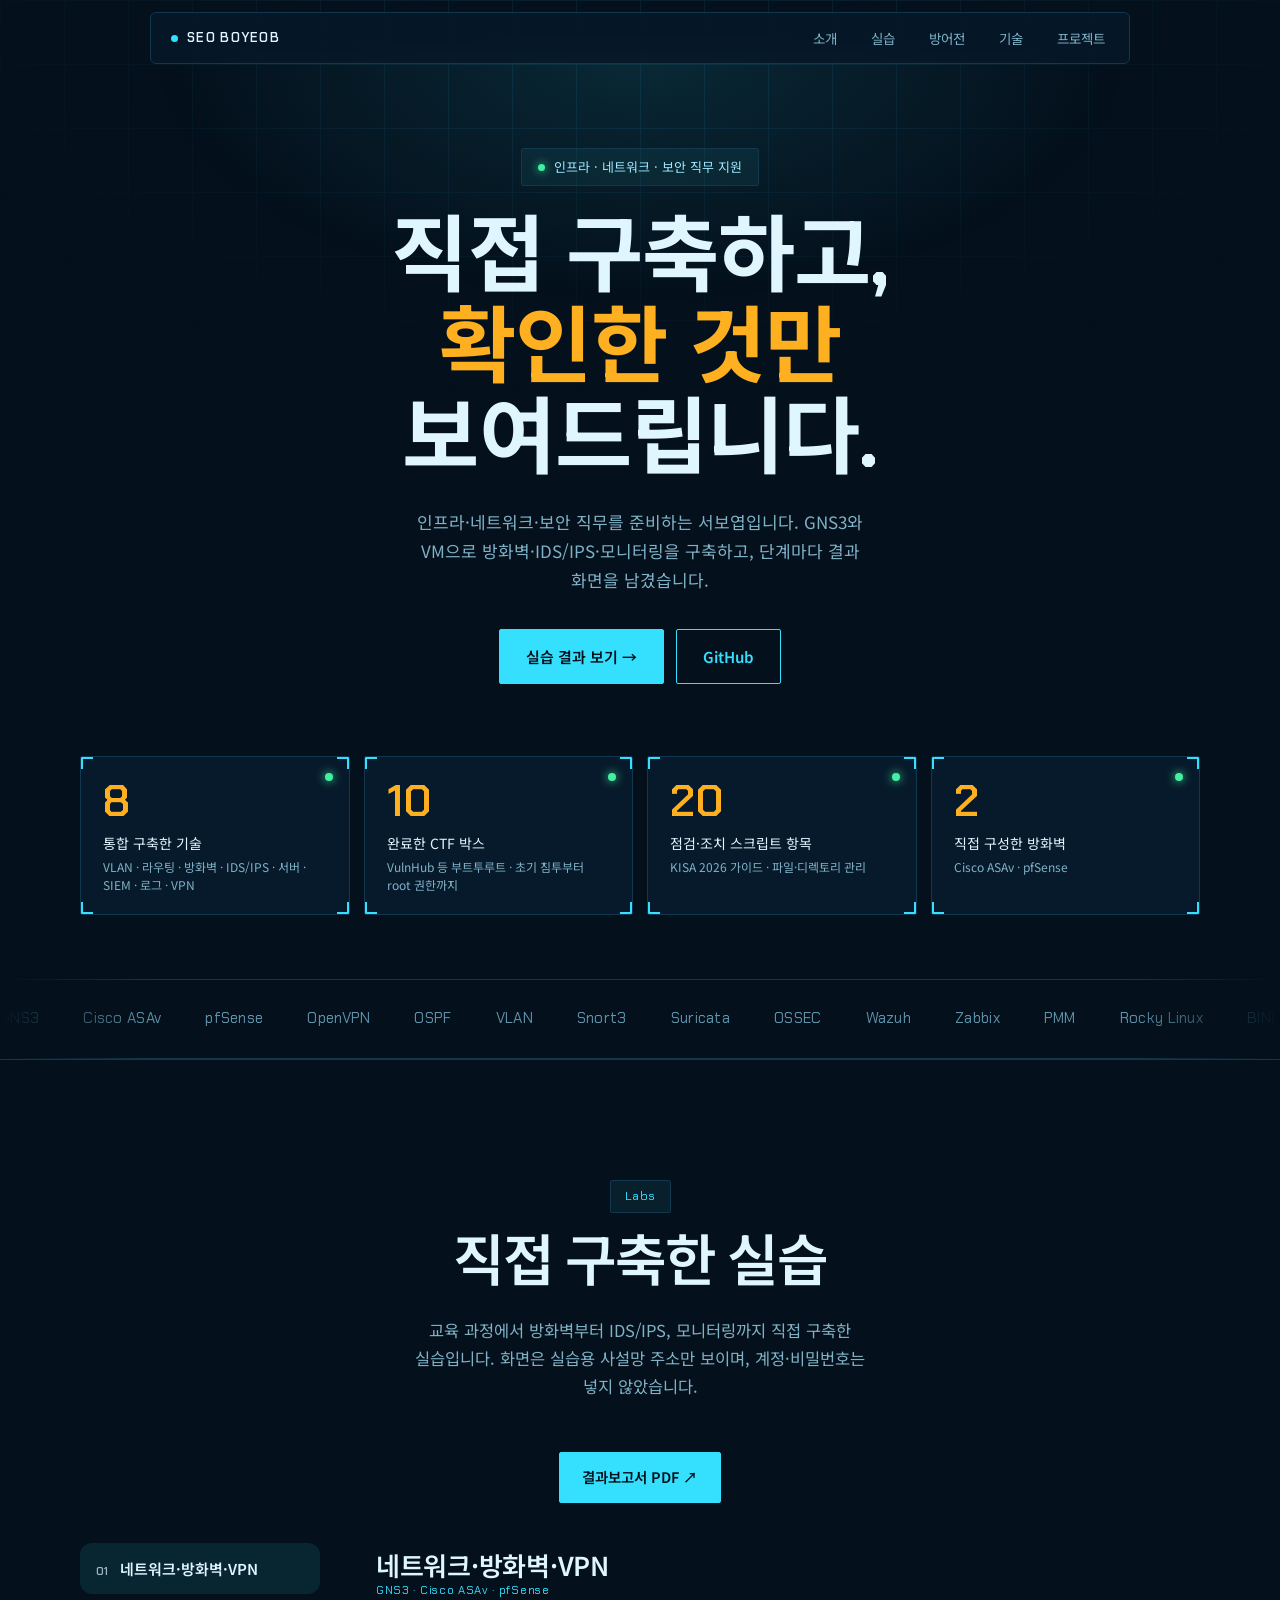
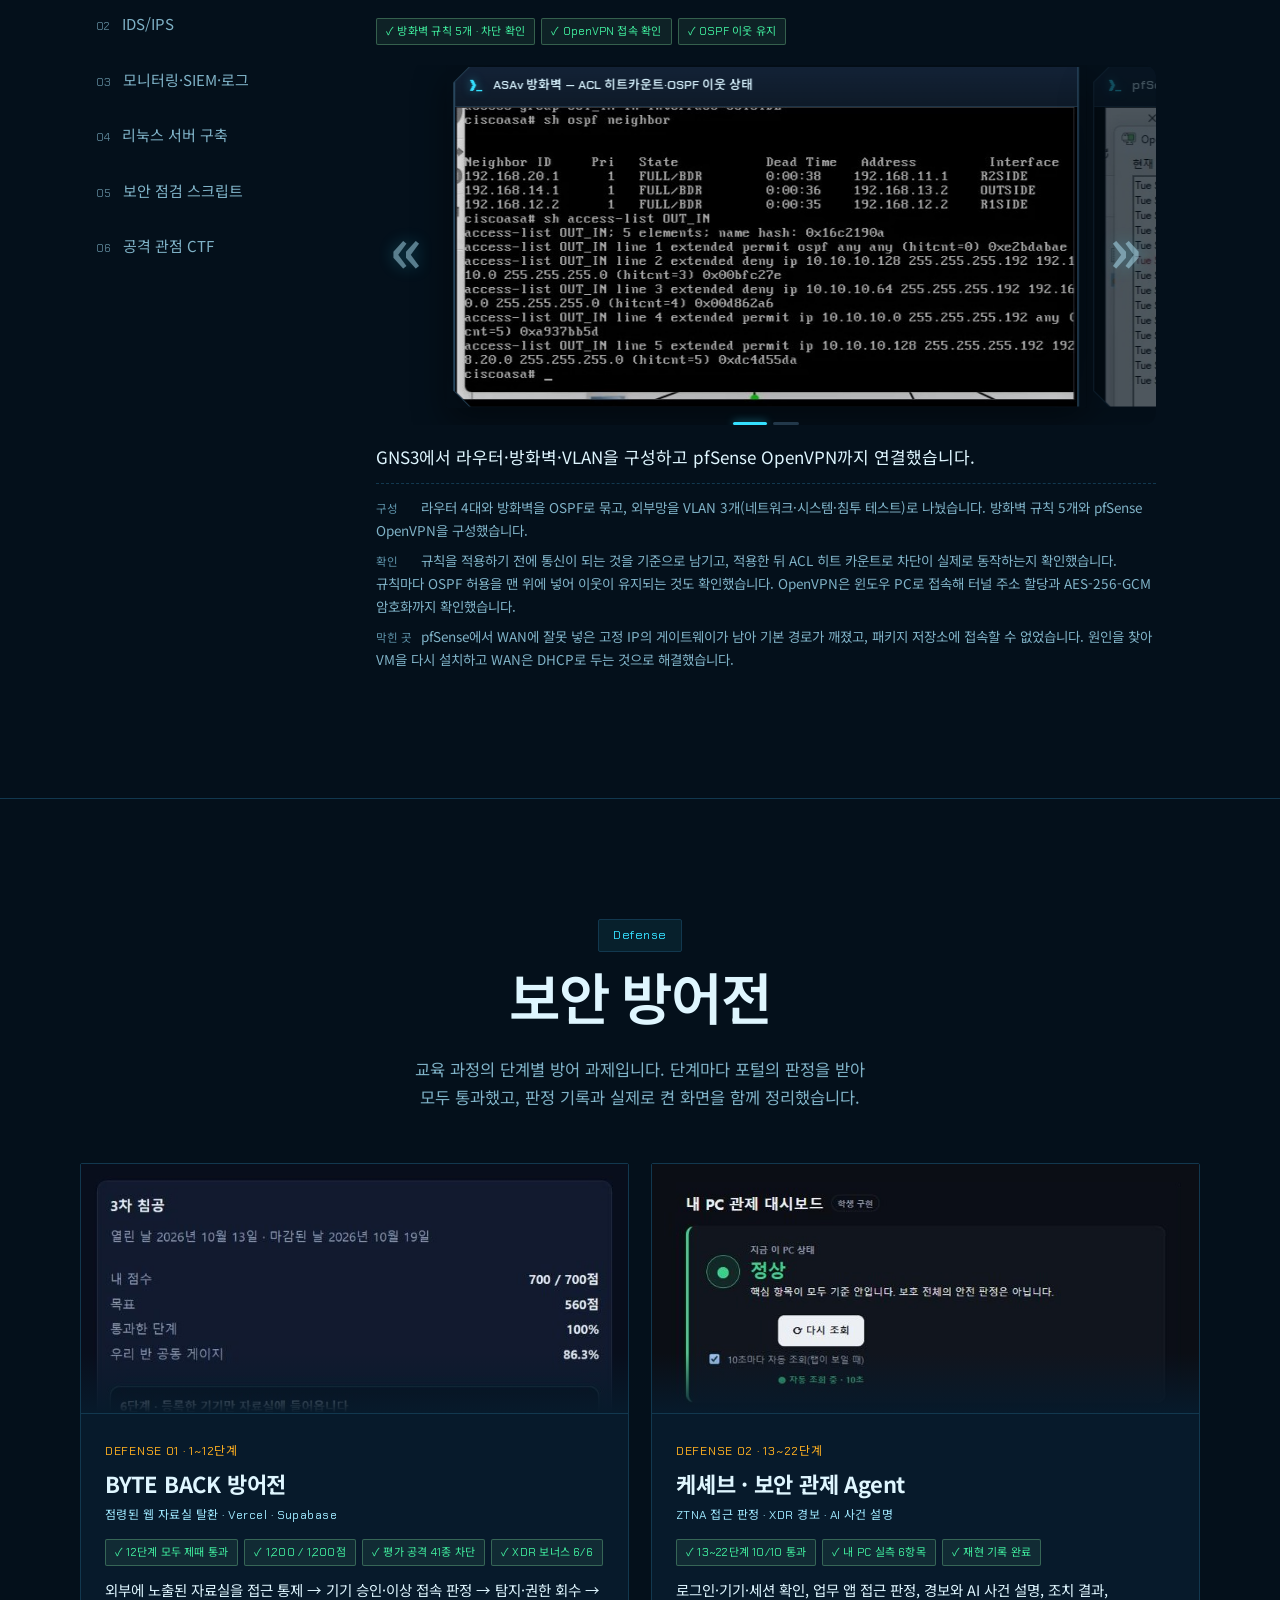
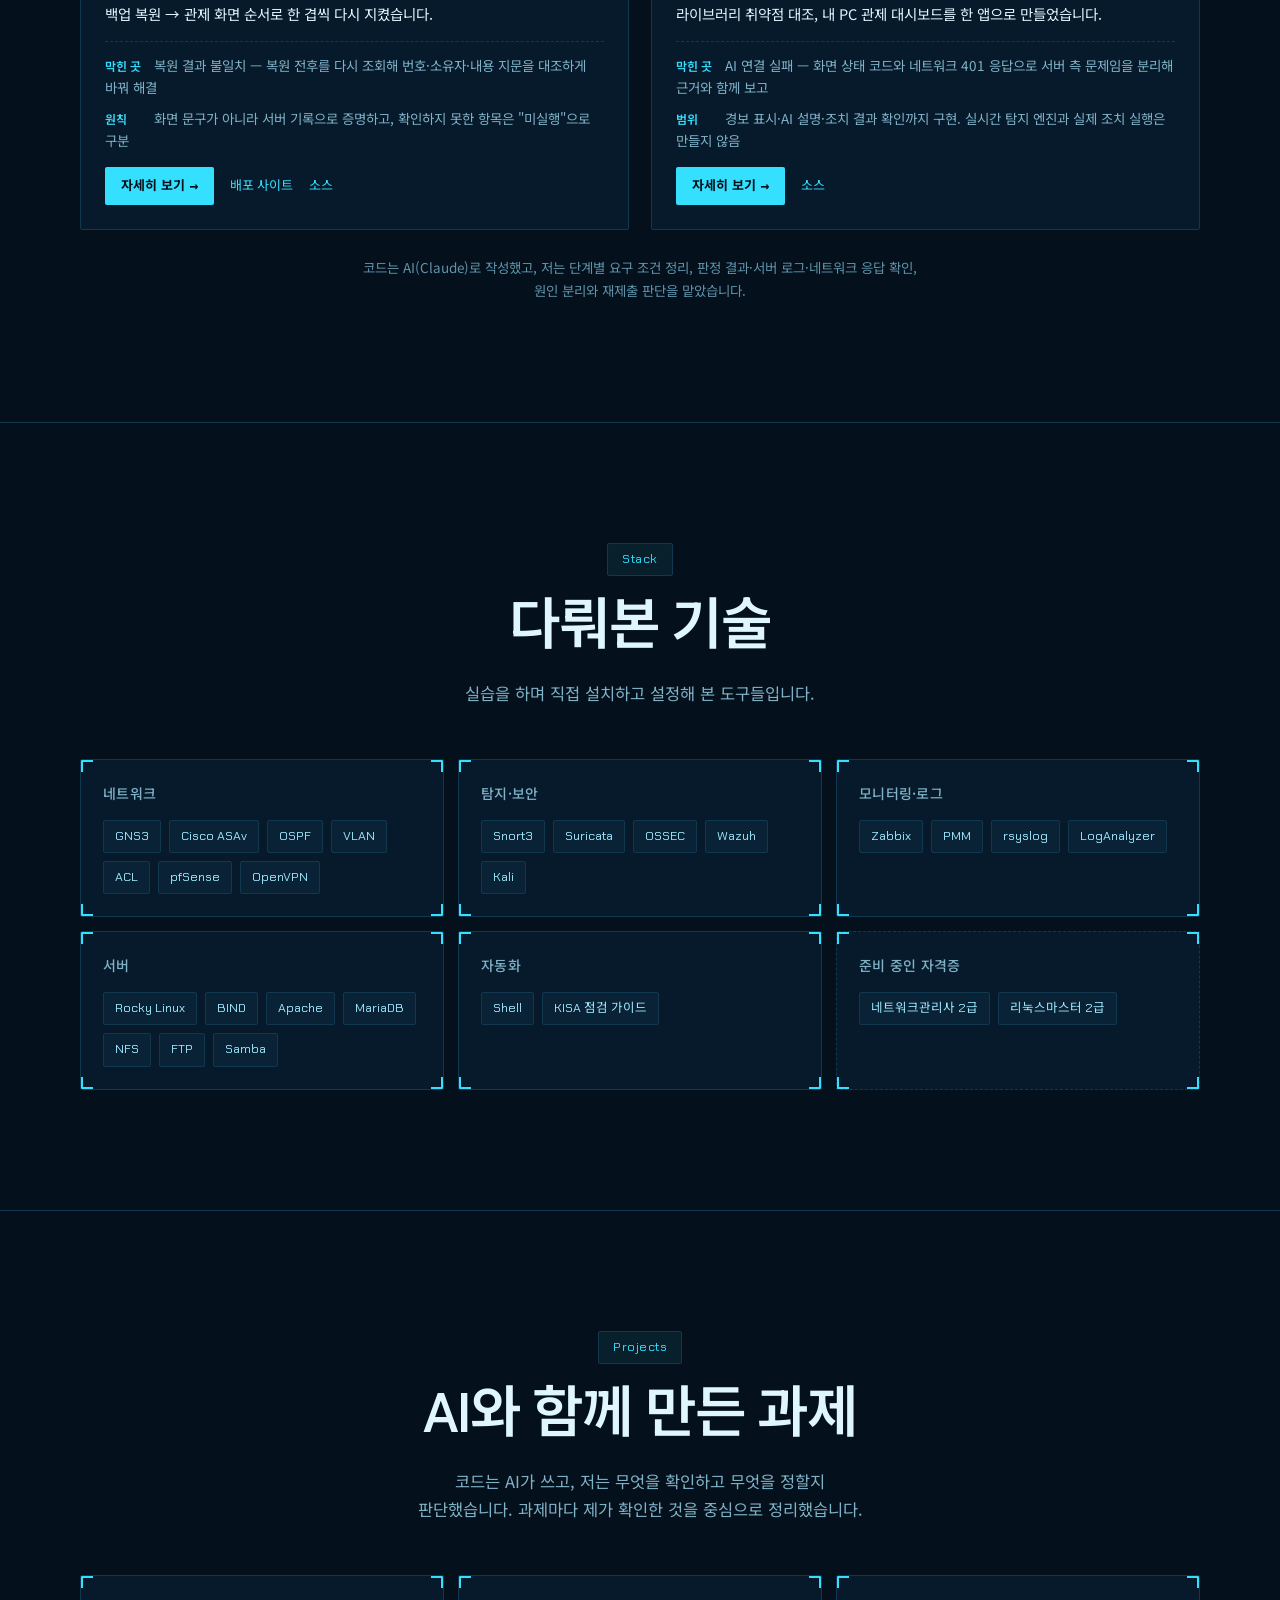
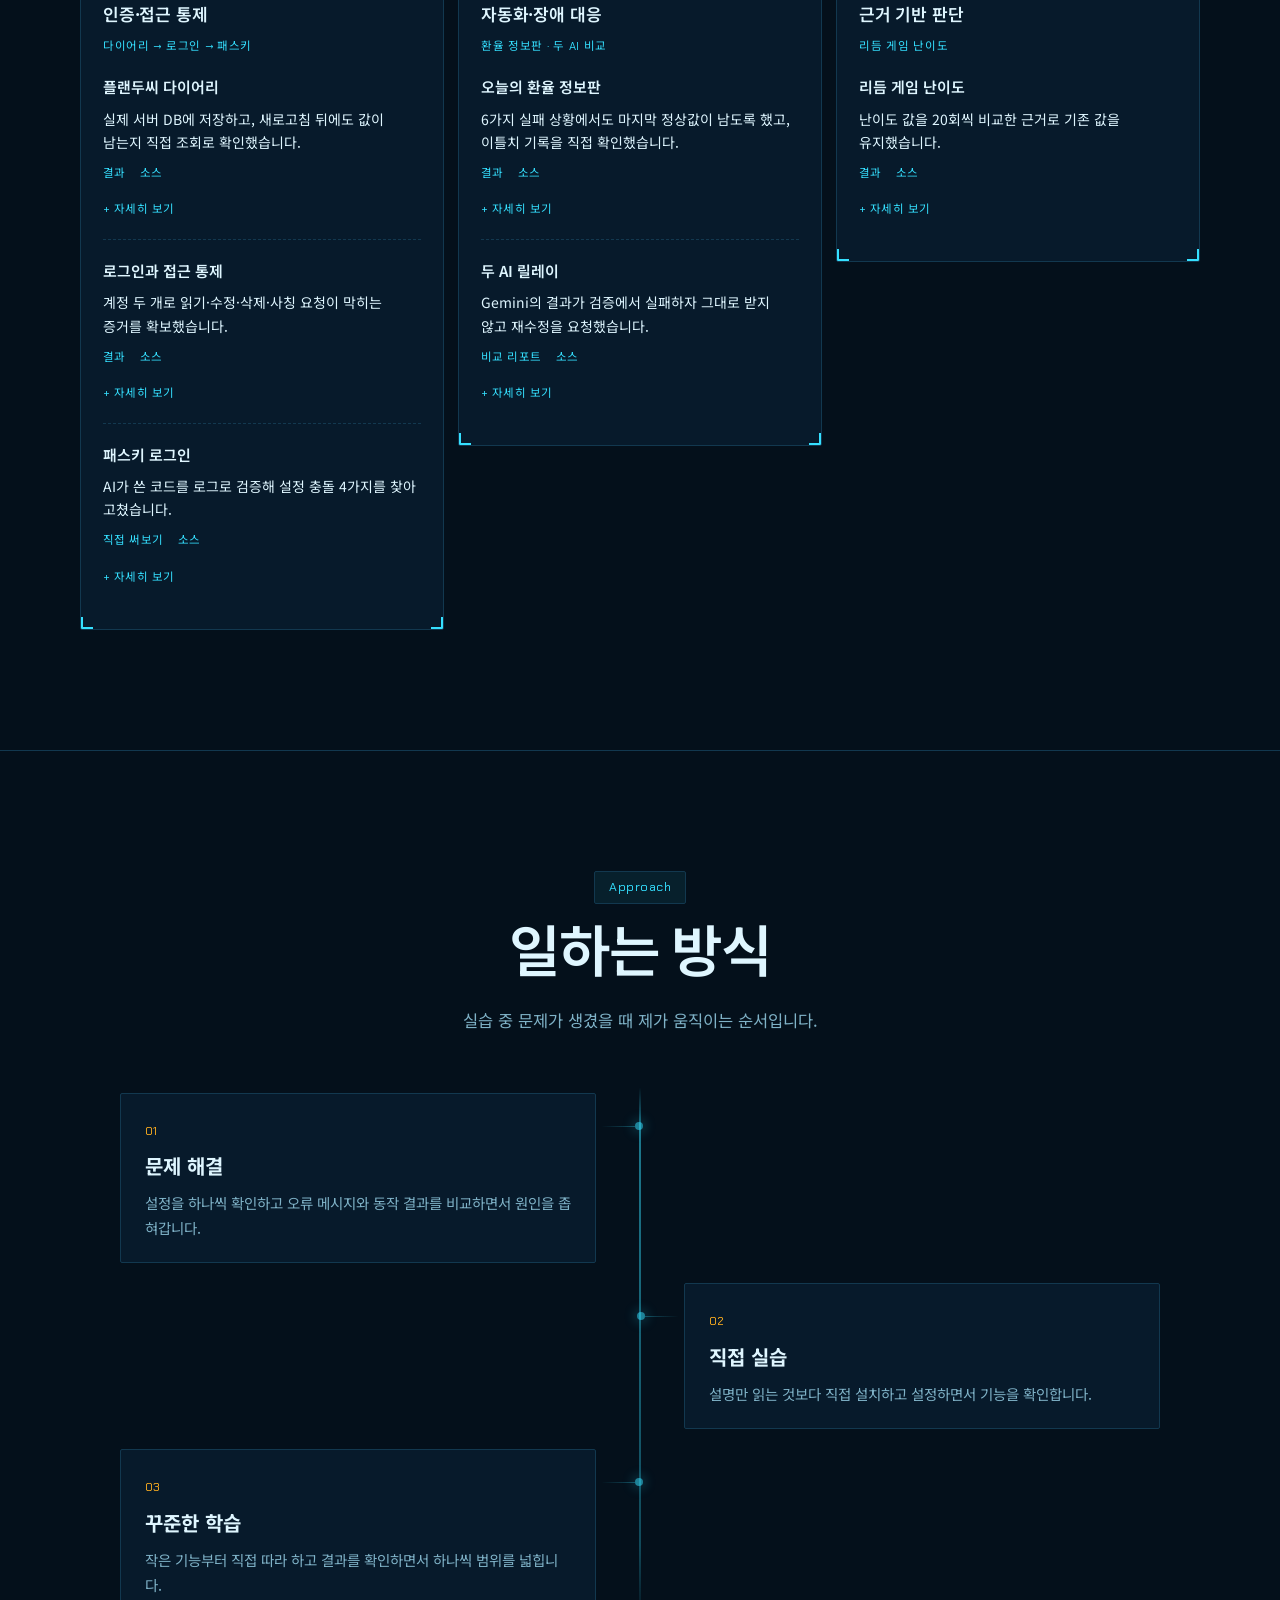
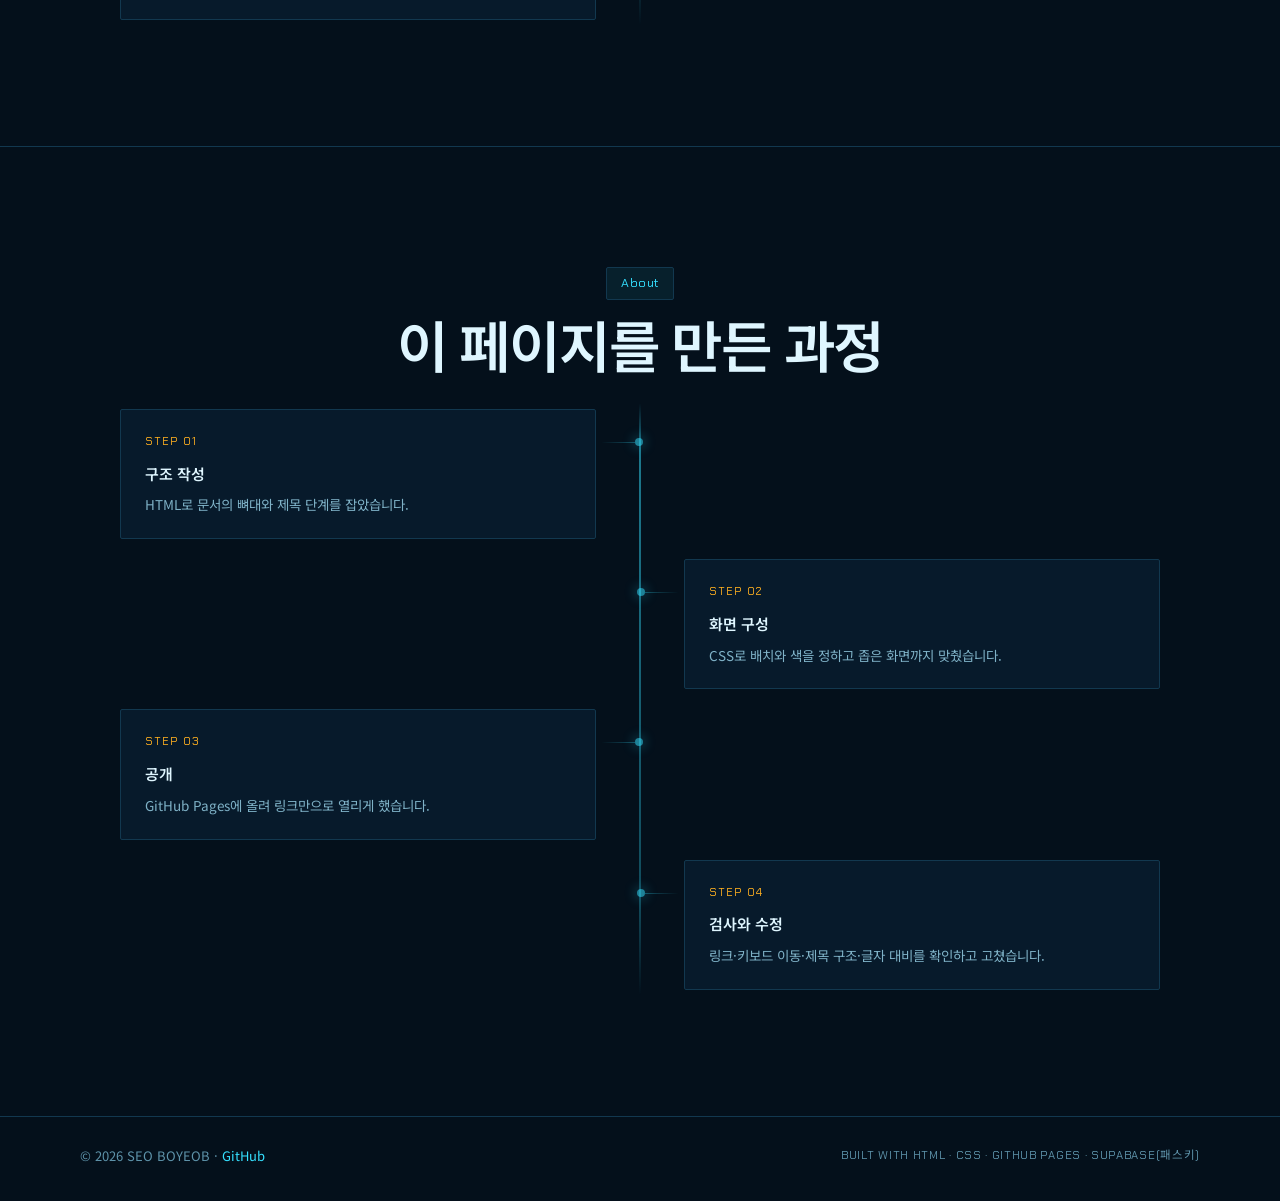
==== commit 3d7f5b39: "보안 방어전 섹션 추가: BYTE BACK·케셰브 카드와 상세 페이지 - index.html: 상단 메뉴에 '방어전' 추가, 실습 다음에 보안 방어전 섹션(카드 2개) - byte" ====
--- a/index.html
+++ b/index.html
@@ -1112,6 +1112,32 @@
 @media(prefers-reduced-motion:reduce){.tabs-on .card .carousel .cnav{animation:none}.tabs-on .card .carousel .ctrack{transition:none}}
 @media(min-width:861px){#labs .cards.tabs-on > .card.on{min-height:540px;max-width:780px}}
 </style>
+<style id="defense-css">
+/* ── 보안 방어전 ── */
+#defense .dcards{display:grid;grid-template-columns:1fr 1fr;gap:22px;align-items:start}
+#defense .dcard{background:#071a2b;border:1px solid #12384f;border-radius:2px;overflow:hidden;display:flex;flex-direction:column;transition:border-color .2s ease,transform .2s ease}
+#defense .dcard:hover{border-color:#35e0ff;transform:translateY(-2px)}
+#defense .dthumb{display:block;height:250px;overflow:hidden;border-bottom:1px solid #12384f;background:#05070a;position:relative}
+#defense .dthumb img{display:block;width:100%;height:100%;object-fit:cover;object-position:top center;transition:transform .4s ease}
+#defense .dcard:hover .dthumb img{transform:scale(1.03)}
+#defense .dthumb::after{content:"";position:absolute;left:0;right:0;bottom:0;height:60px;background:linear-gradient(transparent,#071a2b)}
+#defense .dbody{padding:22px 24px 24px}
+#defense .dtag{font-family:var(--mono);font-size:12px;letter-spacing:.06em;color:var(--amber)}
+#defense h3{font-size:22px;margin:4px 0 2px;letter-spacing:-.01em}
+#defense .sub{margin:0 0 14px;font-family:var(--mono);font-size:12px;letter-spacing:.04em;color:#9fe9ff}
+#defense .sum{margin:0 0 14px;font-size:14.5px;line-height:1.7;color:var(--text);word-break:keep-all}
+#defense .dlist{list-style:none;margin:0 0 16px;padding:12px 0 0;border-top:1px dashed #12384f}
+#defense .dlist li{font-size:13.5px;color:var(--muted);line-height:1.65;margin:0 0 8px;word-break:keep-all}
+#defense .dlist b{display:inline-block;min-width:3.6em;margin-right:6px;font-size:12px;color:var(--signal);font-weight:600}
+#defense .dlinks{display:flex;gap:16px;flex-wrap:wrap;align-items:center;font-family:var(--mono);font-size:13px}
+#defense .dlinks a{color:var(--signal);text-decoration:none;border-bottom:1px solid transparent}
+#defense .dlinks a:hover,#defense .dlinks a:focus-visible{border-bottom-color:var(--signal)}
+#defense .dlinks a.dmain{padding:8px 16px;background:#35e0ff;color:#04101b;border:0;border-radius:2px;font-weight:700}
+#defense .dlinks a.dmain:hover{filter:brightness(1.08)}
+#defense .dnote{max-width:70ch;margin:26px auto 0;text-align:center;font-size:13.5px;color:var(--dim);word-break:keep-all}
+@media(max-width:860px){#defense .dcards{grid-template-columns:1fr}#defense .dthumb{height:210px}}
+@media(prefers-reduced-motion:reduce){#defense .dcard:hover,#defense .dcard:hover .dthumb img{transform:none}}
+</style>
 </head>
 
 <body>
@@ -1131,6 +1157,7 @@
           <div class="nav-links">
             <a href="#about">소개</a>
             <a href="#labs">실습</a>
+            <a href="#defense">방어전</a>
             <a href="#skills">기술</a>
             <a href="#projects">프로젝트</a>
           </div>
@@ -1288,7 +1315,7 @@
               <details class="more">
                 <summary>자세히 보기</summary>
                 <div class="more-body">
-                  <p><span class="k">구성</span>CTF 박스 10개를 완료했습니다(VulnHub: EvilBoxOne, Momentum, Momentum2, FALL, CHRONOS, Earth, doubletrouble, corrosion / 자작 머신: MangGo, Overwrite). 파일 읽기 취약점, 명령어 인젝션, 업로드 필터 우회, sudo·SUID 권한 상승을 반복해 익혔습니다.</p>
+                  <p><span class="k">구성</span>CTF 박스 10개를 완료했습니다(VulnHub: EvilBoxOne, Momentum, Momentum2, FALL, CHRONOS, Earth, doubletrouble, corrosion / 교육과정 타 팀 제작: MangGo, Overwrite). 파일 읽기 취약점, 명령어 인젝션, 업로드 필터 우회, sudo·SUID 권한 상승을 반복해 익혔습니다.</p>
                   <p><span class="k">자작</span>자작 CTF 머신 &ldquo;VaultCorp&rdquo;(난이도 medium, 목표 약 2.5시간)를 직접 설계·제작했습니다. &ldquo;해고된 전임 관리자가 남긴 흔적&rdquo; 스토리라인으로 정찰 → 초기 침투 → 내부 이동 → 권한 상승을 다단계로 구성했습니다.</p>
                   <p><span class="k">공격 체인</span>숨겨진 개발 서브도메인 정찰 → 노출된 .git 소스 복원 → 업로드 필터(확장자 화이트리스트·이미지 형식 검증) 우회로 웹쉘 획득 → 서버 설정 파일에서 DB 자격증명 탈취 → 비밀번호 해시·암호 압축 파일 크랙으로 내부 계정 확보 → SUID 바이너리의 PATH 하이재킹으로 root 권한 상승.</p>
                   <p><span class="k">검증·문서화</span>공격자(Kali) 입장에서 처음부터 끝까지 직접 풀어 각 단계가 의도대로 통과하는지 검증하고, 명령별 의도와 출력 해석·방어 관점까지 담은 풀이 문서(워크스루)를 작성했습니다.</p>
@@ -1297,6 +1324,71 @@
             </article>
 
           </div>
+        </div>
+      </section>
+
+      <!-- 보안 방어전 -->
+      <section class="section" id="defense">
+        <div class="container">
+
+          <div class="section-head reveal">
+            <span class="idx">Defense</span>
+            <h2>보안 방어전</h2>
+          </div>
+
+          <p class="proj-lead reveal">
+            교육 과정의 단계별 방어 과제입니다. 단계마다 포털의 판정을 받아 모두 통과했고,
+            판정 기록과 실제로 켠 화면을 함께 정리했습니다.
+          </p>
+
+          <div class="dcards">
+
+            <article class="dcard reveal">
+              <a class="dthumb" href="byteback.html" aria-label="BYTE BACK 방어전 자세히 보기">
+                <img src="img/byteback-score3.jpg" alt="ALEPH 포털 3차 침공 판정 기록 — 700/700점" loading="lazy">
+              </a>
+              <div class="dbody">
+                <span class="dtag">DEFENSE 01 · 1~12단계</span>
+                <h3>BYTE BACK 방어전</h3>
+                <p class="sub">점령된 웹 자료실 탈환 · Vercel · Supabase</p>
+                <div class="chips"><span class="chip">12단계 모두 제때 통과</span><span class="chip">1,200 / 1,200점</span><span class="chip">평가 공격 41종 차단</span><span class="chip">XDR 보너스 6/6</span></div>
+                <p class="sum">외부에 노출된 자료실을 접근 통제 → 기기 승인·이상 접속 판정 → 탐지·권한 회수 → 백업 복원 → 관제 화면 순서로 한 겹씩 다시 지켰습니다.</p>
+                <ul class="dlist">
+                  <li><b>막힌 곳</b>복원 결과 불일치 — 복원 전후를 다시 조회해 번호·소유자·내용 지문을 대조하게 바꿔 해결</li>
+                  <li><b>원칙</b>화면 문구가 아니라 서버 기록으로 증명하고, 확인하지 못한 항목은 "미실행"으로 구분</li>
+                </ul>
+                <div class="dlinks">
+                  <a class="dmain" href="byteback.html">자세히 보기 →</a>
+                  <a href="https://choi-bujang-secret-vault-eight-psi.vercel.app/" target="_blank" rel="noopener">배포 사이트</a>
+                  <a href="https://github.com/sby1234-ai/choi-bujang-secret-vault" target="_blank" rel="noopener">소스</a>
+                </div>
+              </div>
+            </article>
+
+            <article class="dcard reveal">
+              <a class="dthumb" href="kesheb.html" aria-label="케셰브 자세히 보기">
+                <img src="img/kesheb-1.jpg" alt="케셰브 내 PC 관제 대시보드 — 종합 상태 정상" loading="lazy">
+              </a>
+              <div class="dbody">
+                <span class="dtag">DEFENSE 02 · 13~22단계</span>
+                <h3>케셰브 · 보안 관제 Agent</h3>
+                <p class="sub">ZTNA 접근 판정 · XDR 경보 · AI 사건 설명</p>
+                <div class="chips"><span class="chip">13~22단계 10/10 통과</span><span class="chip">내 PC 실측 6항목</span><span class="chip">재현 기록 완료</span></div>
+                <p class="sum">로그인·기기·세션 확인, 업무 앱 접근 판정, 경보와 AI 사건 설명, 조치 결과, 라이브러리 취약점 대조, 내 PC 관제 대시보드를 한 앱으로 만들었습니다.</p>
+                <ul class="dlist">
+                  <li><b>막힌 곳</b>AI 연결 실패 — 화면 상태 코드와 네트워크 401 응답으로 서버 측 문제임을 분리해 근거와 함께 보고</li>
+                  <li><b>범위</b>경보 표시·AI 설명·조치 결과 확인까지 구현. 실시간 탐지 엔진과 실제 조치 실행은 만들지 않음</li>
+                </ul>
+                <div class="dlinks">
+                  <a class="dmain" href="kesheb.html">자세히 보기 →</a>
+                  <a href="https://github.com/sby1234-ai/kesheb-defense" target="_blank" rel="noopener">소스</a>
+                </div>
+              </div>
+            </article>
+
+          </div>
+
+          <p class="dnote reveal">코드는 AI(Claude)로 작성했고, 저는 단계별 요구 조건 정리, 판정 결과·서버 로그·네트워크 응답 확인, 원인 분리와 재제출 판단을 맡았습니다.</p>
         </div>
       </section>
 
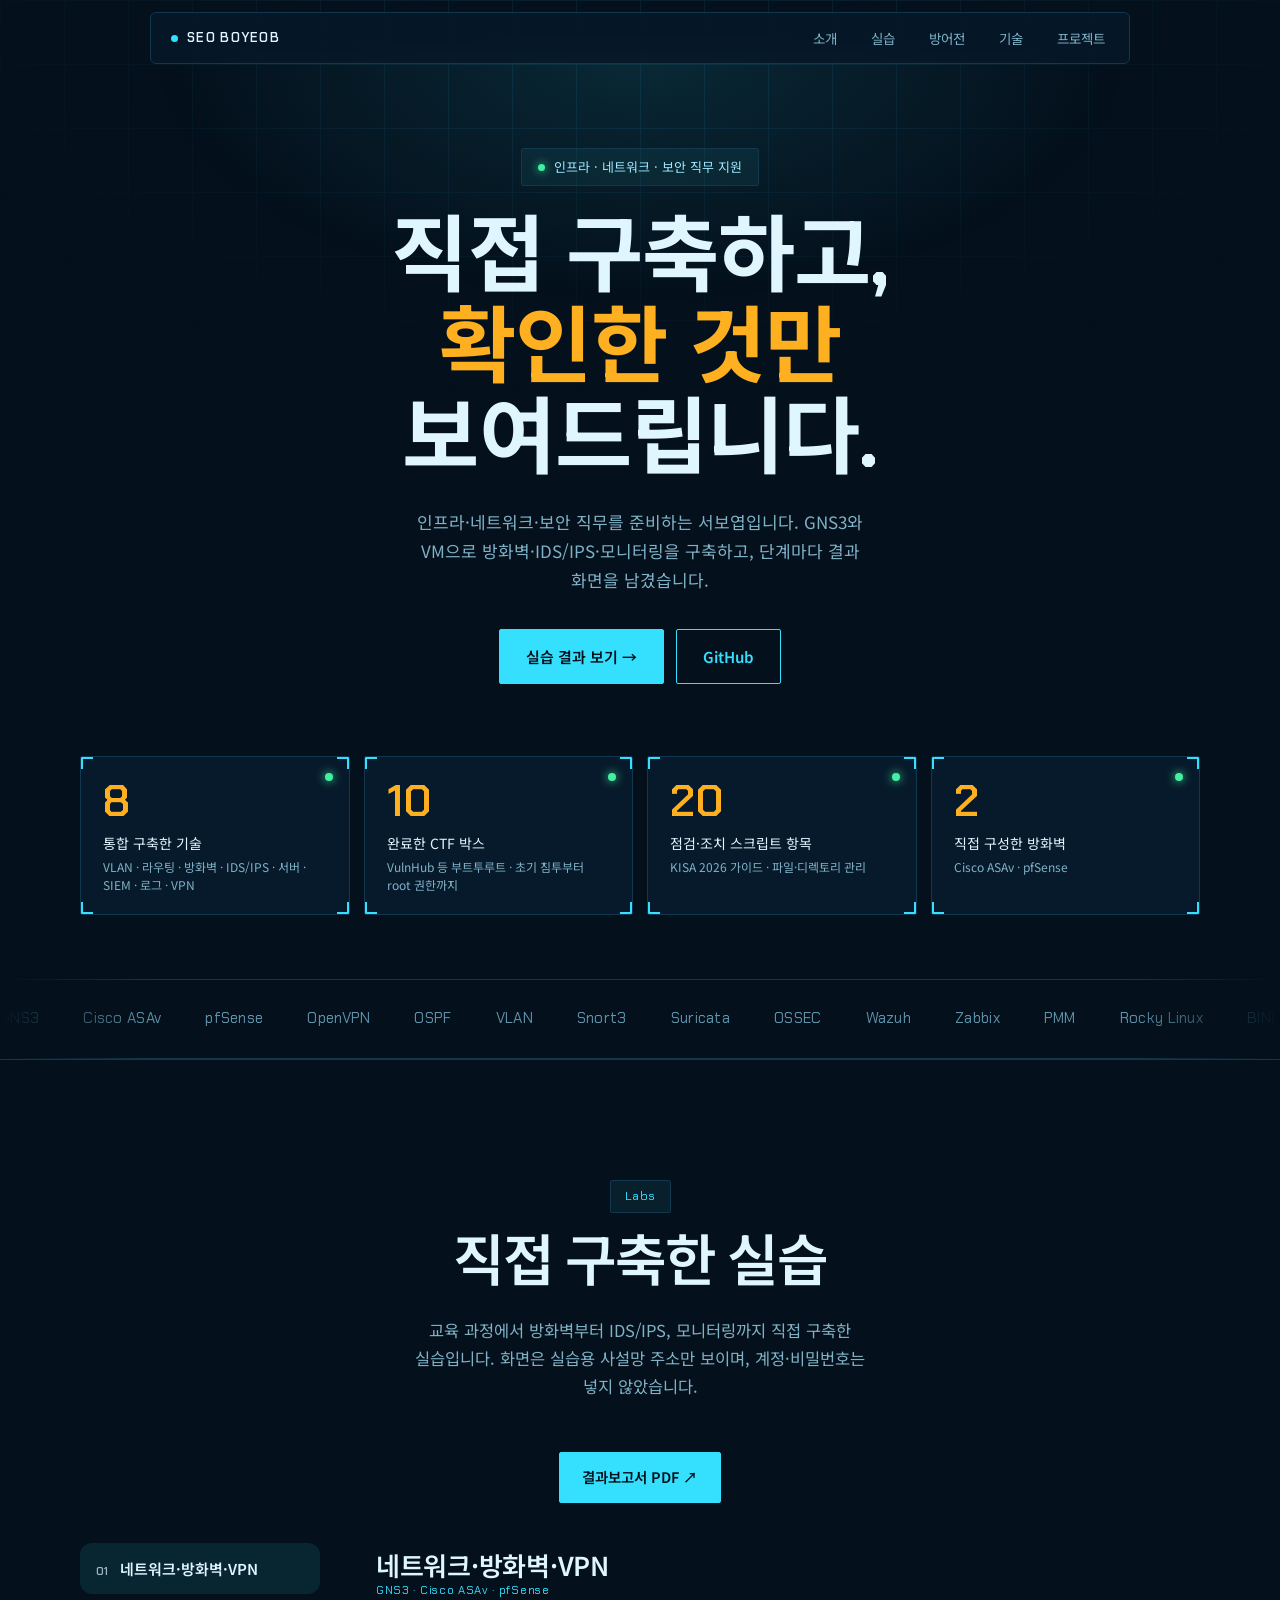
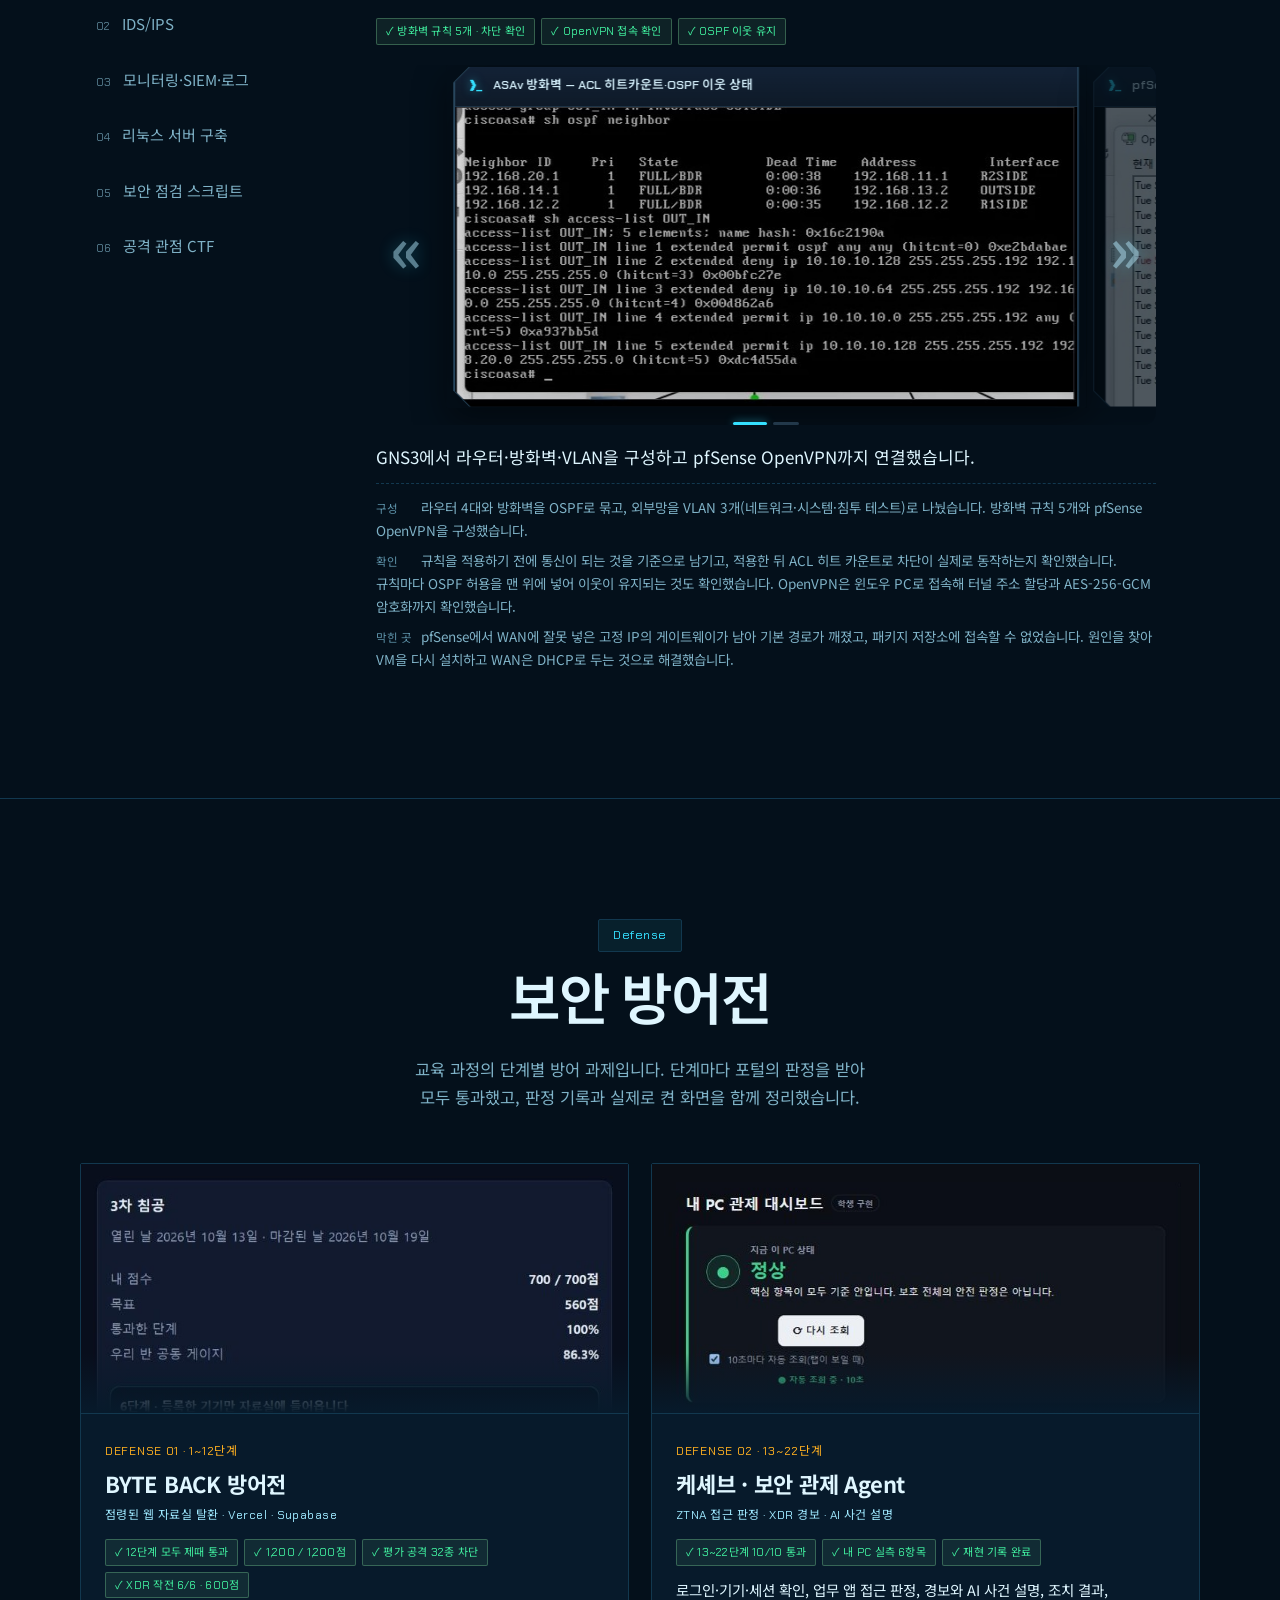
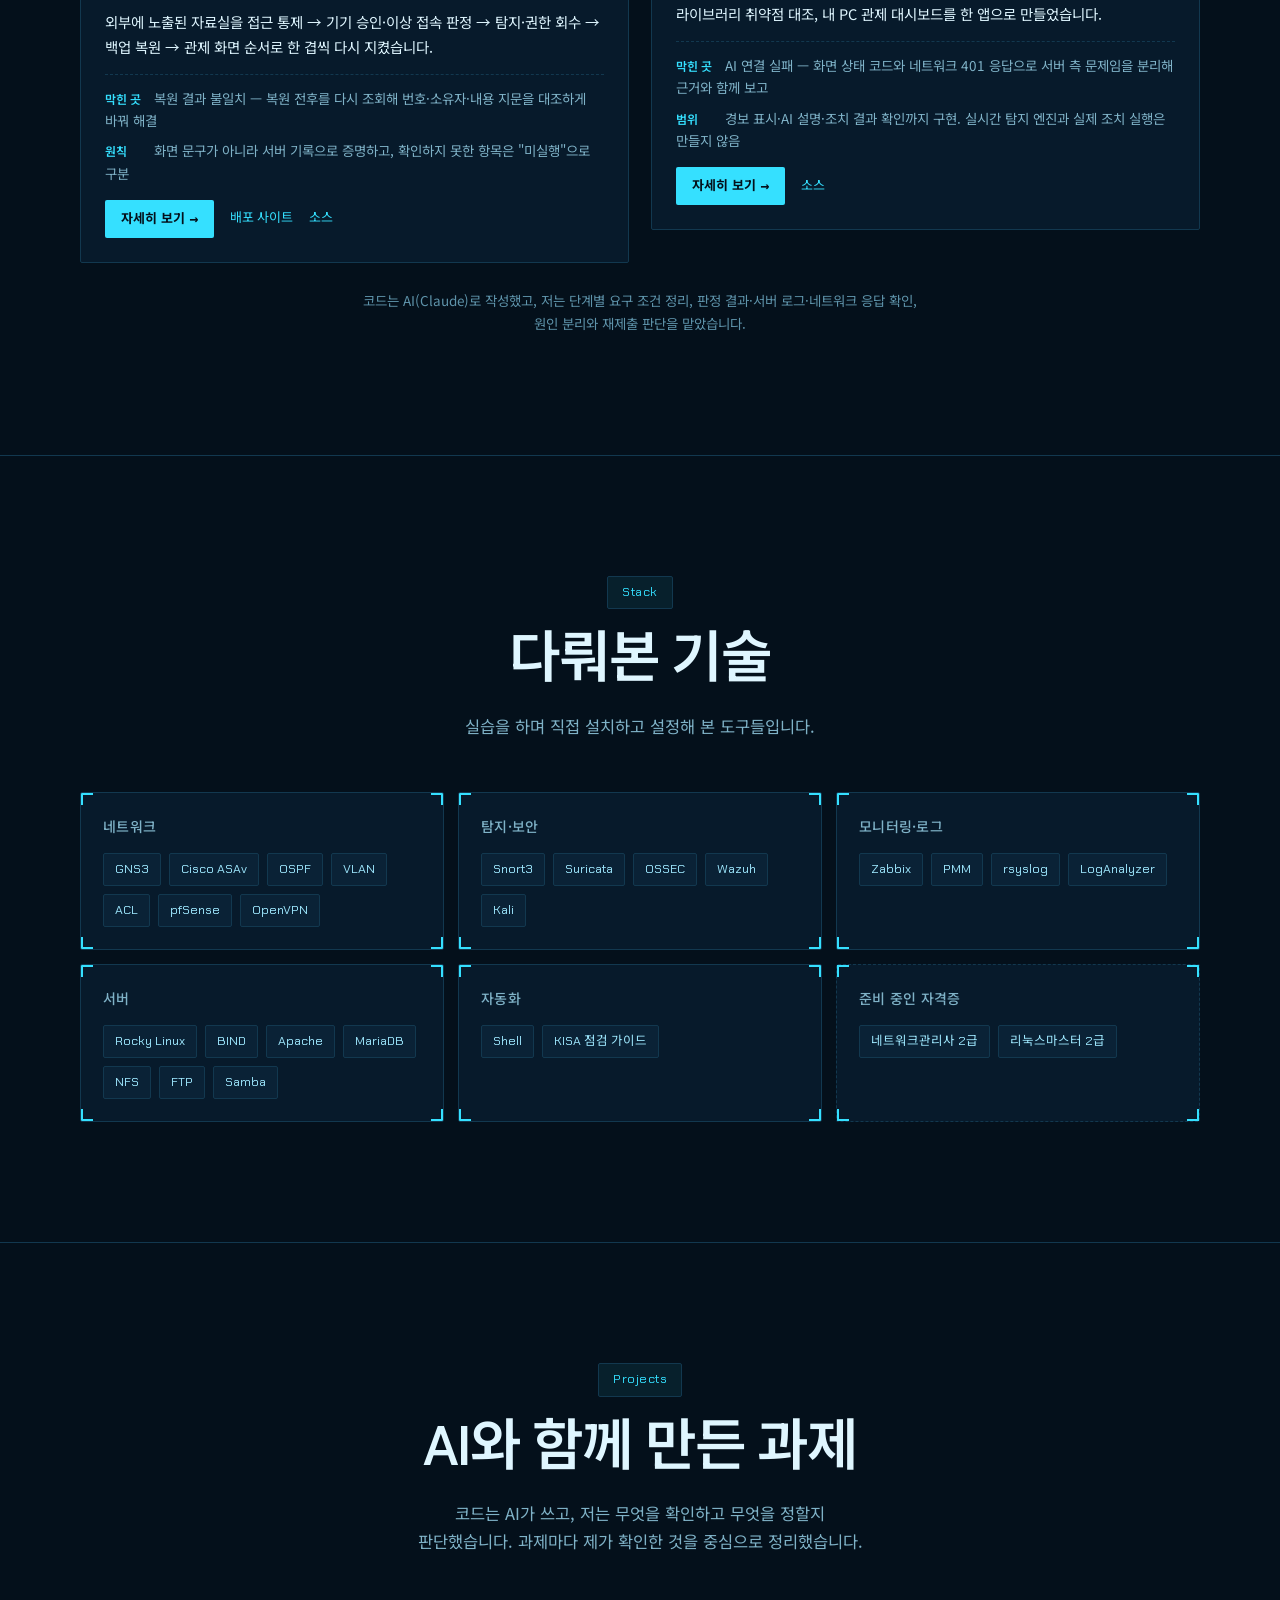
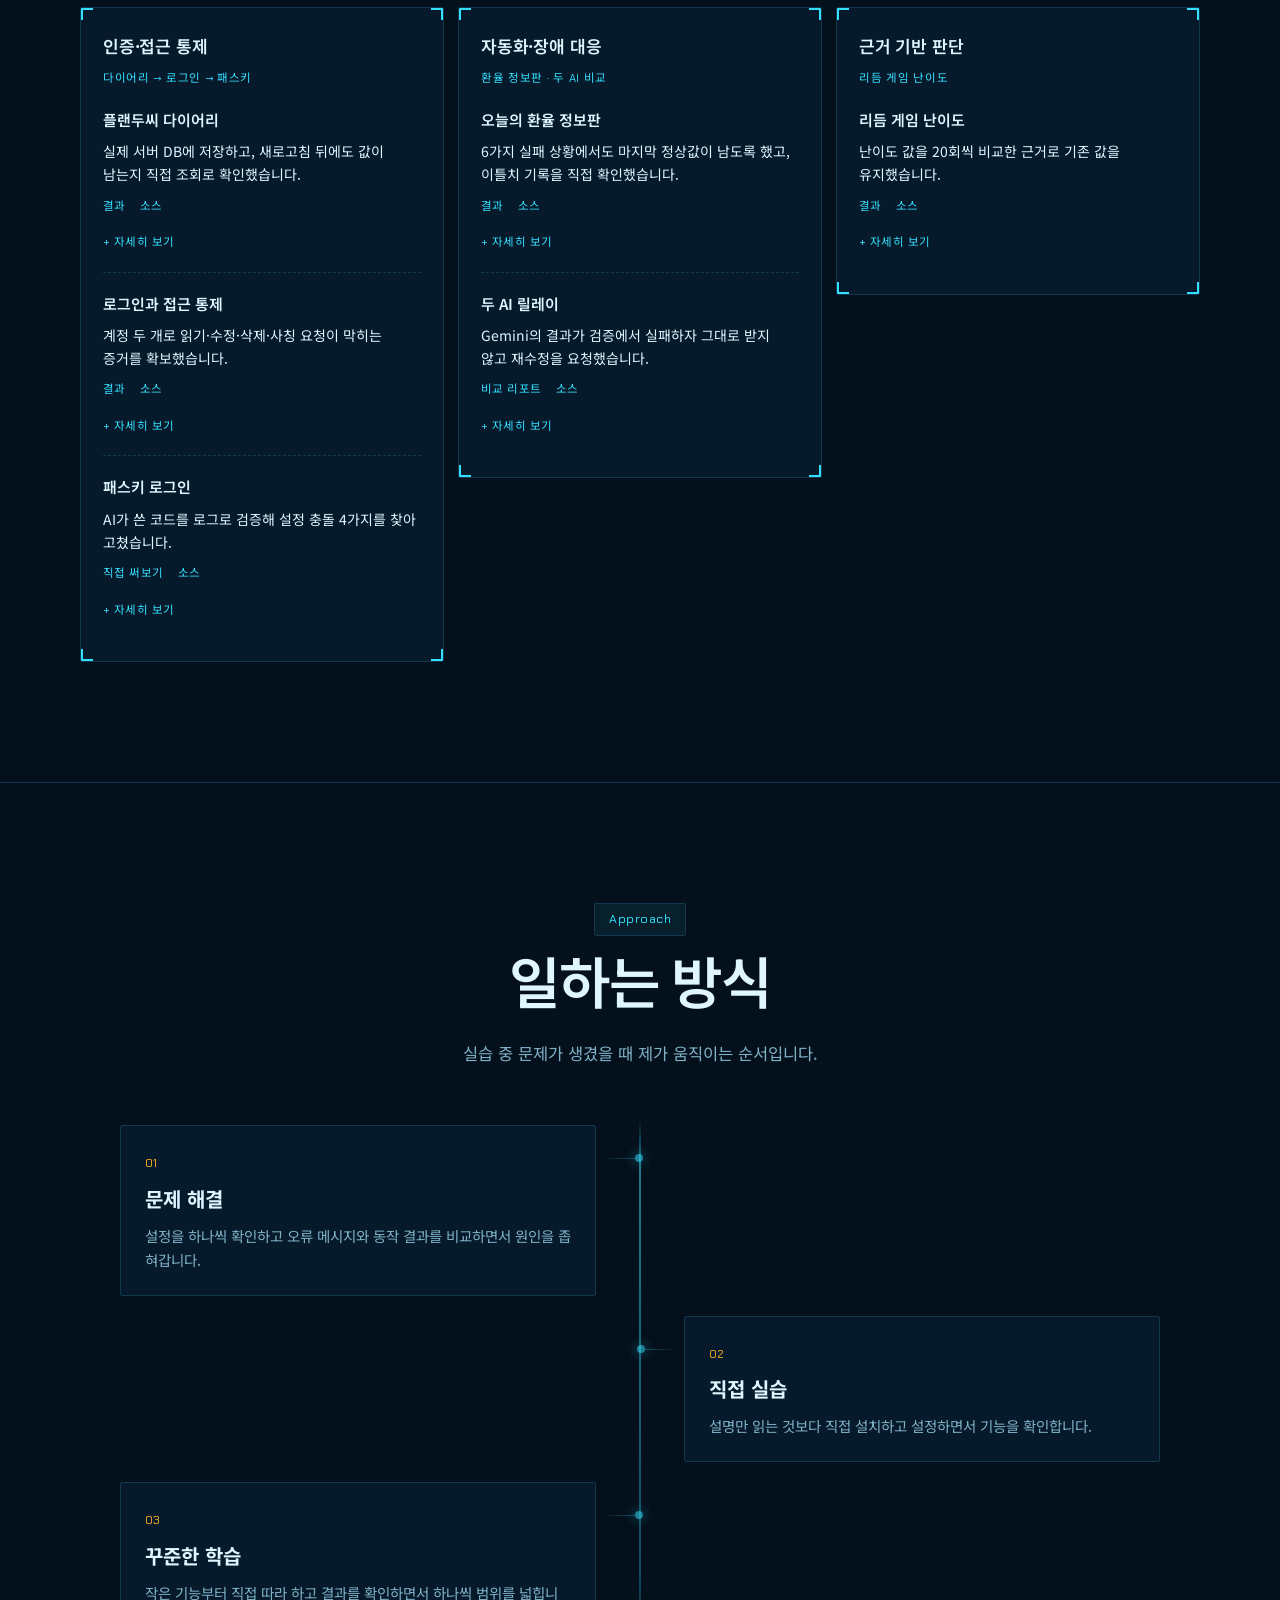
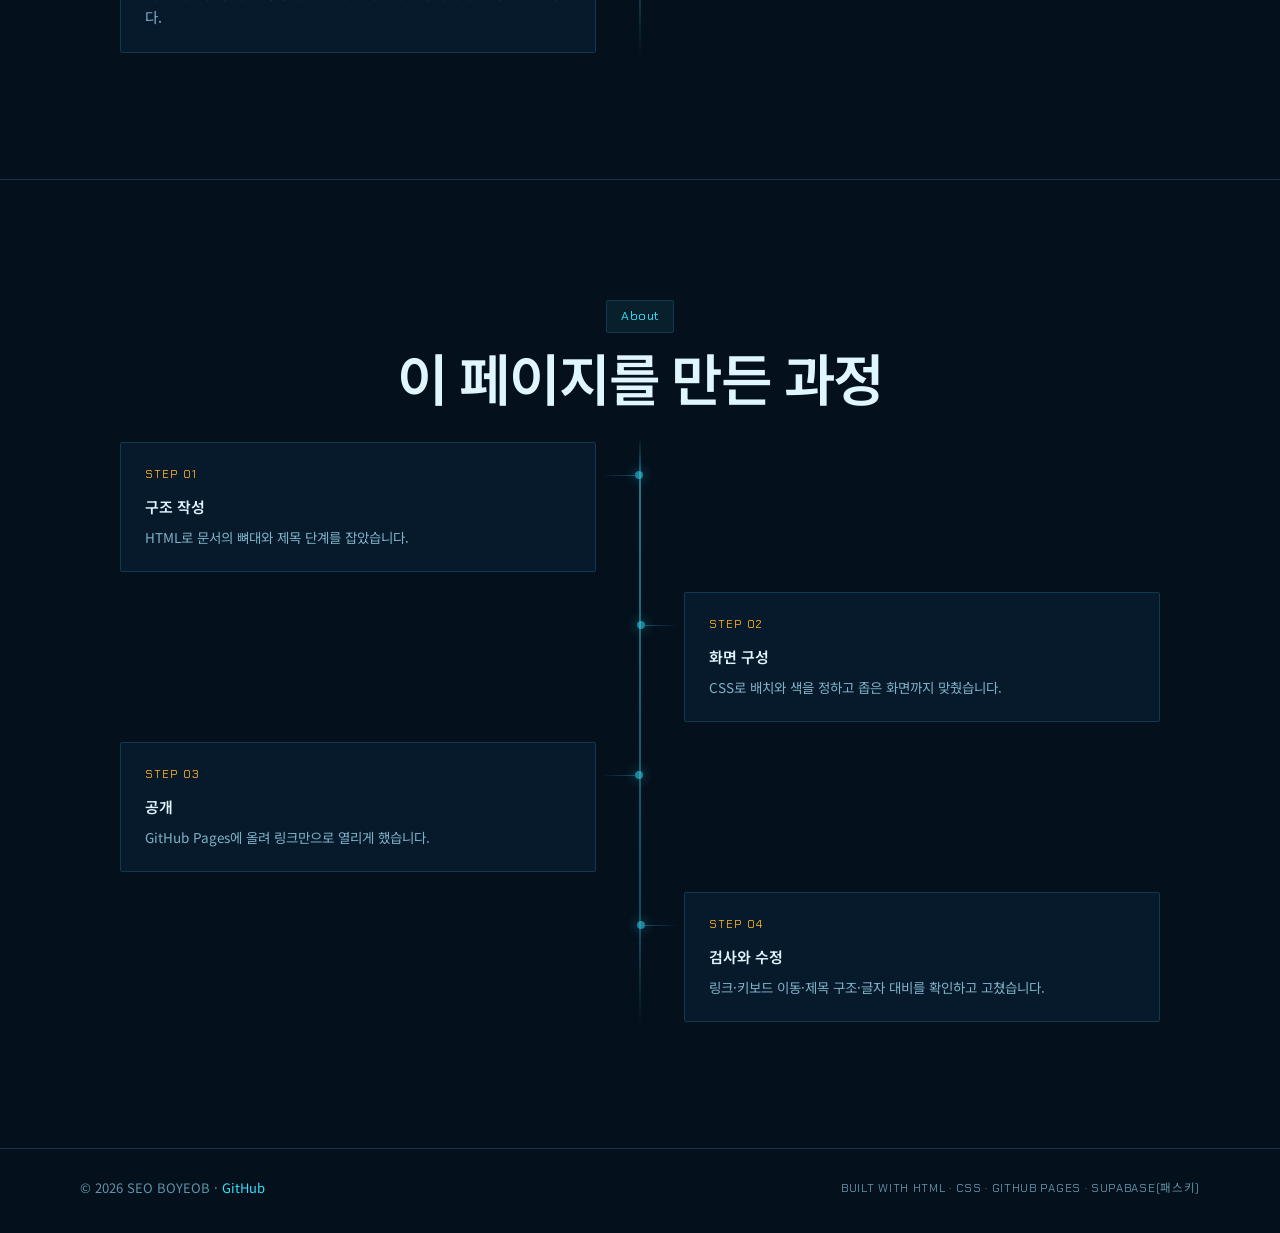
==== commit ee01c839: "방어전: 평가 공격 수치 정정, XDR 작전·도감 판정 캡처 추가 - BYTE BACK 평가 공격 41종 → 1~12단계 32종(2차 16 · 3차 16)으로 정정   (도감 41" ====
--- a/index.html
+++ b/index.html
@@ -1351,7 +1351,7 @@
                 <span class="dtag">DEFENSE 01 · 1~12단계</span>
                 <h3>BYTE BACK 방어전</h3>
                 <p class="sub">점령된 웹 자료실 탈환 · Vercel · Supabase</p>
-                <div class="chips"><span class="chip">12단계 모두 제때 통과</span><span class="chip">1,200 / 1,200점</span><span class="chip">평가 공격 41종 차단</span><span class="chip">XDR 보너스 6/6</span></div>
+                <div class="chips"><span class="chip">12단계 모두 제때 통과</span><span class="chip">1,200 / 1,200점</span><span class="chip">평가 공격 32종 차단</span><span class="chip">XDR 작전 6/6 · 600점</span></div>
                 <p class="sum">외부에 노출된 자료실을 접근 통제 → 기기 승인·이상 접속 판정 → 탐지·권한 회수 → 백업 복원 → 관제 화면 순서로 한 겹씩 다시 지켰습니다.</p>
                 <ul class="dlist">
                   <li><b>막힌 곳</b>복원 결과 불일치 — 복원 전후를 다시 조회해 번호·소유자·내용 지문을 대조하게 바꿔 해결</li>
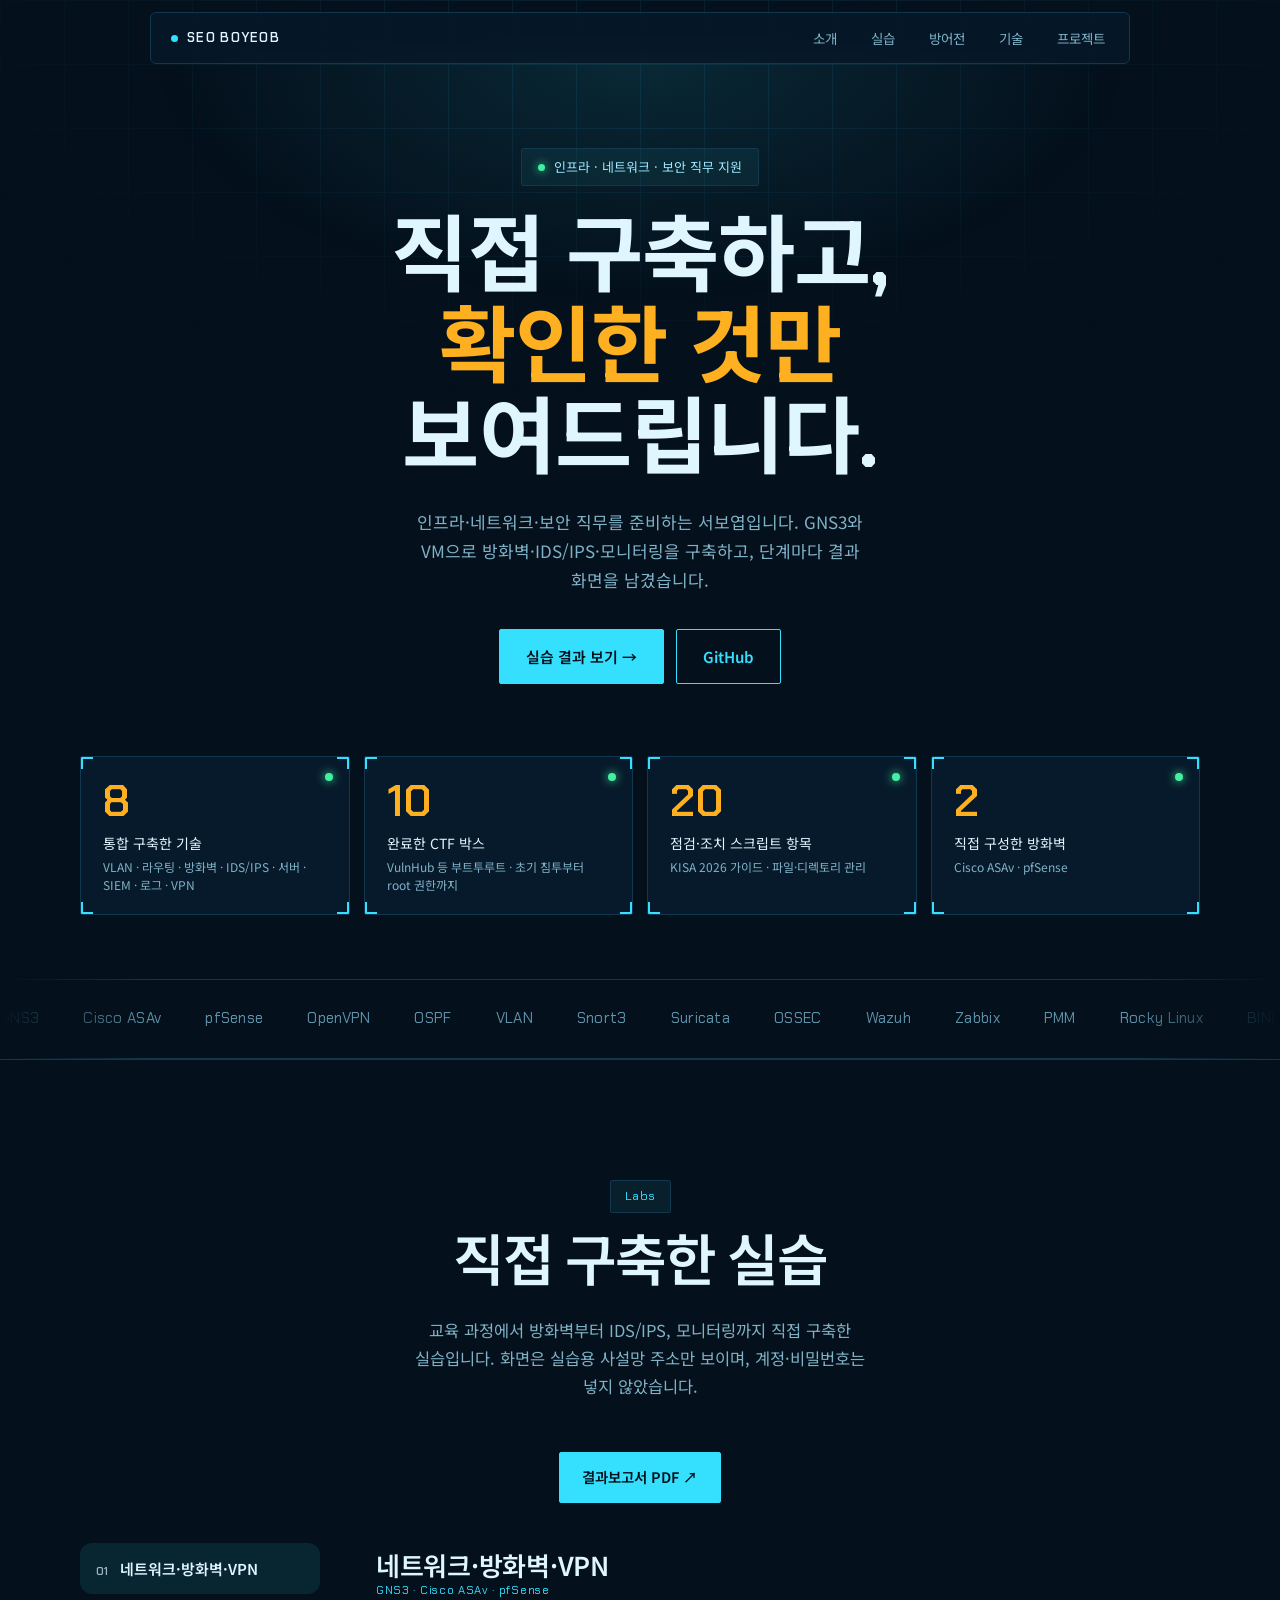
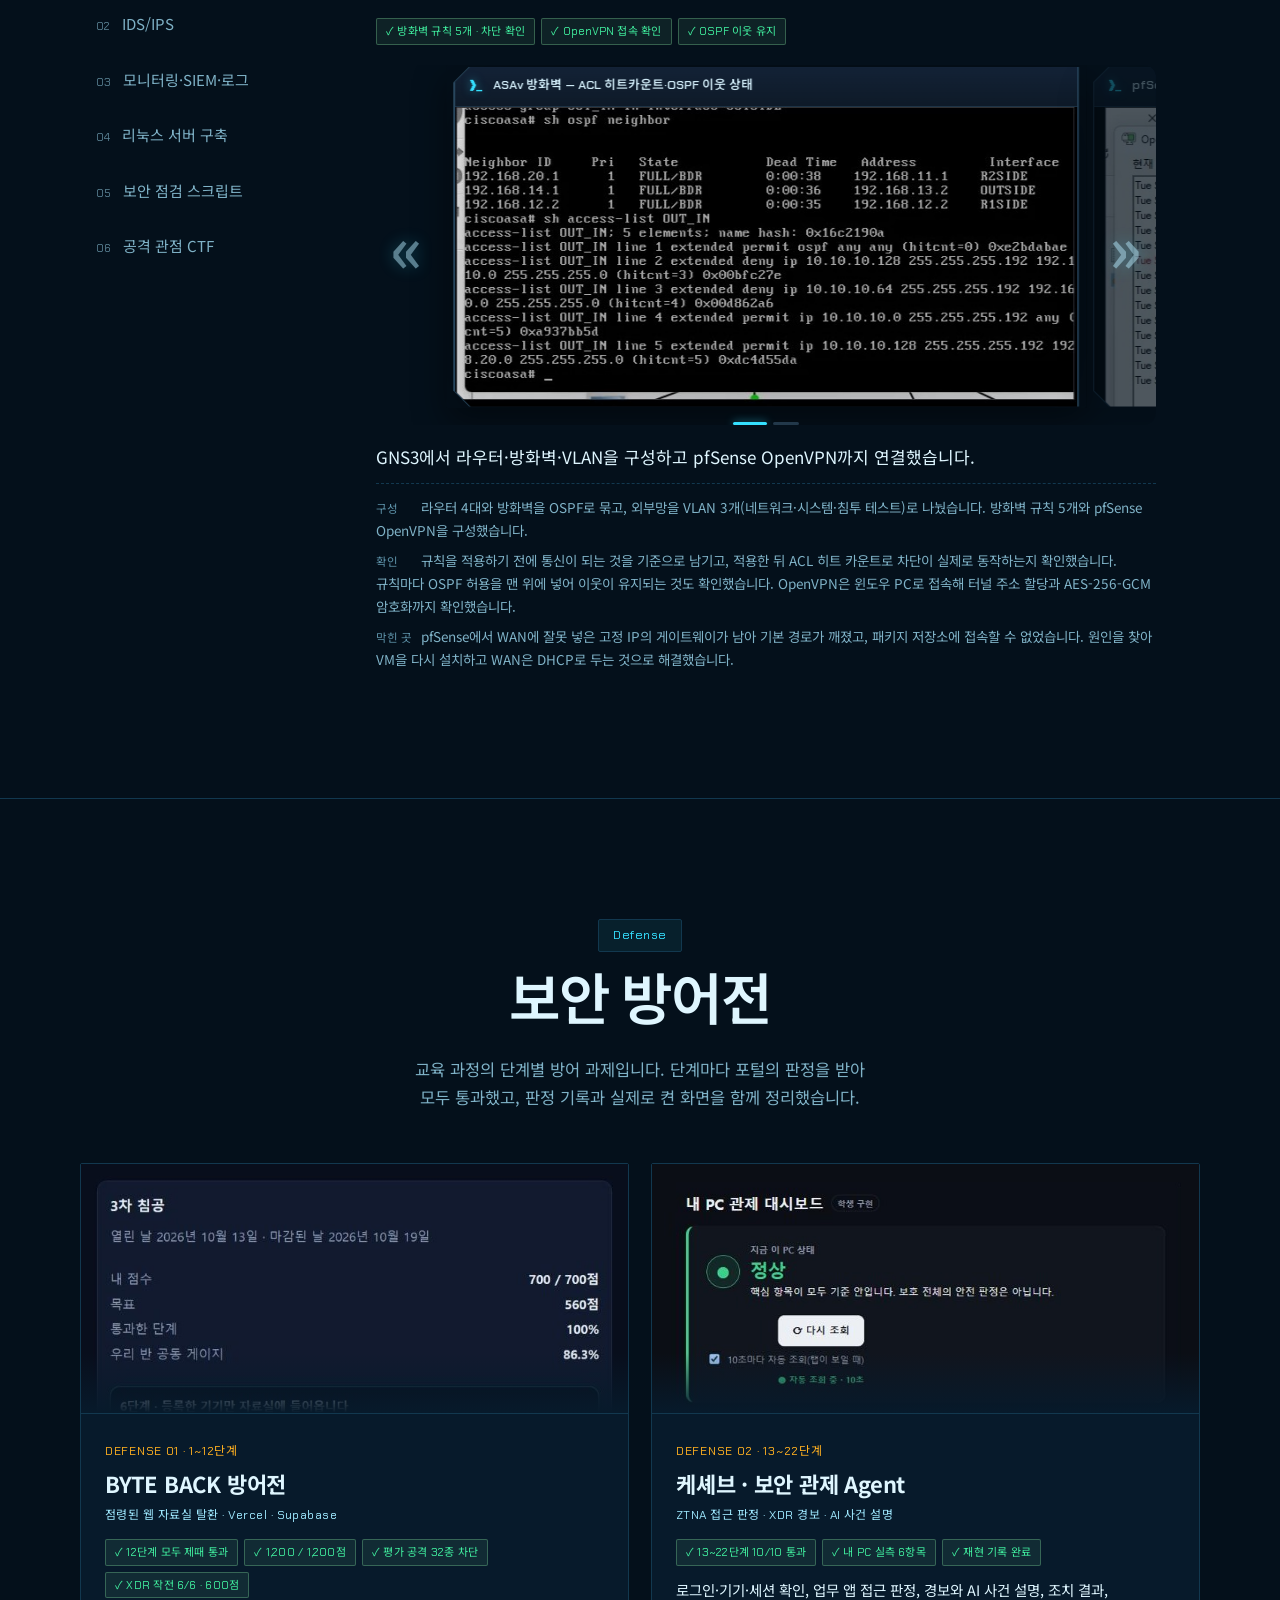
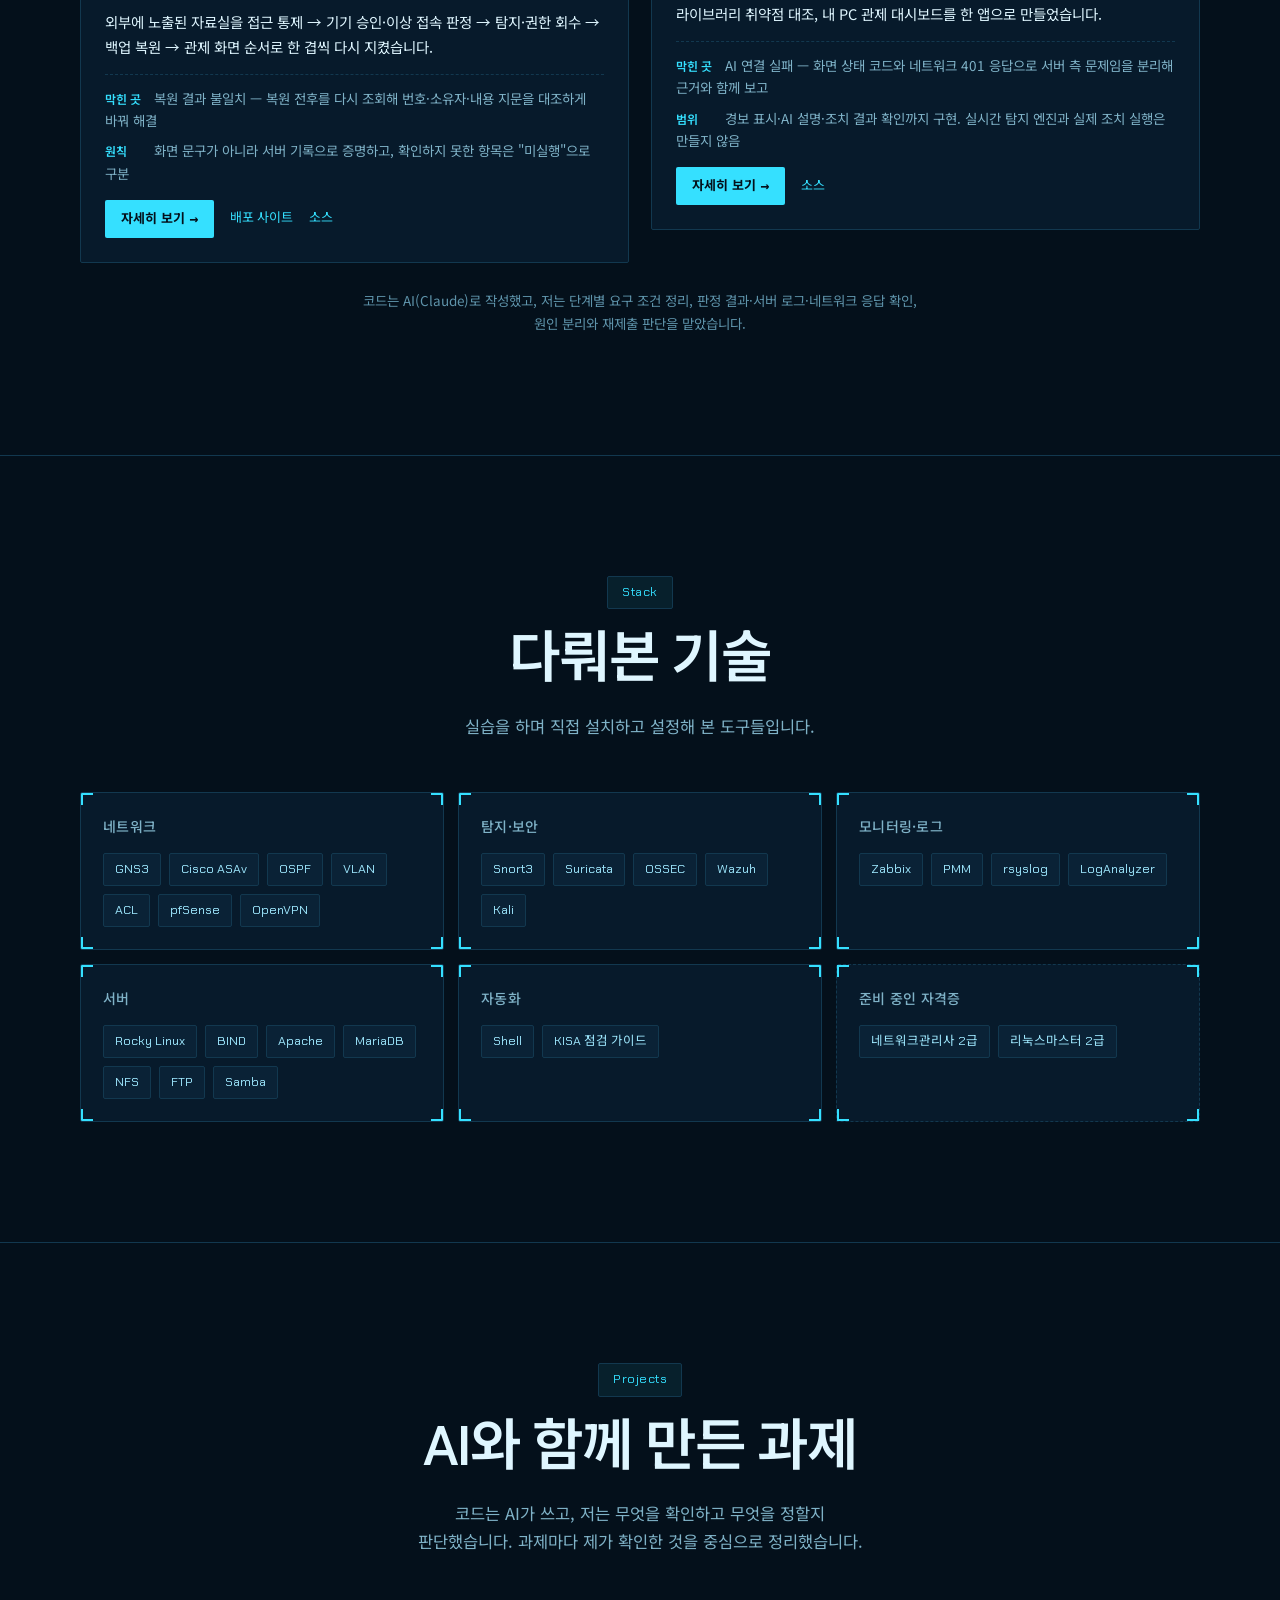
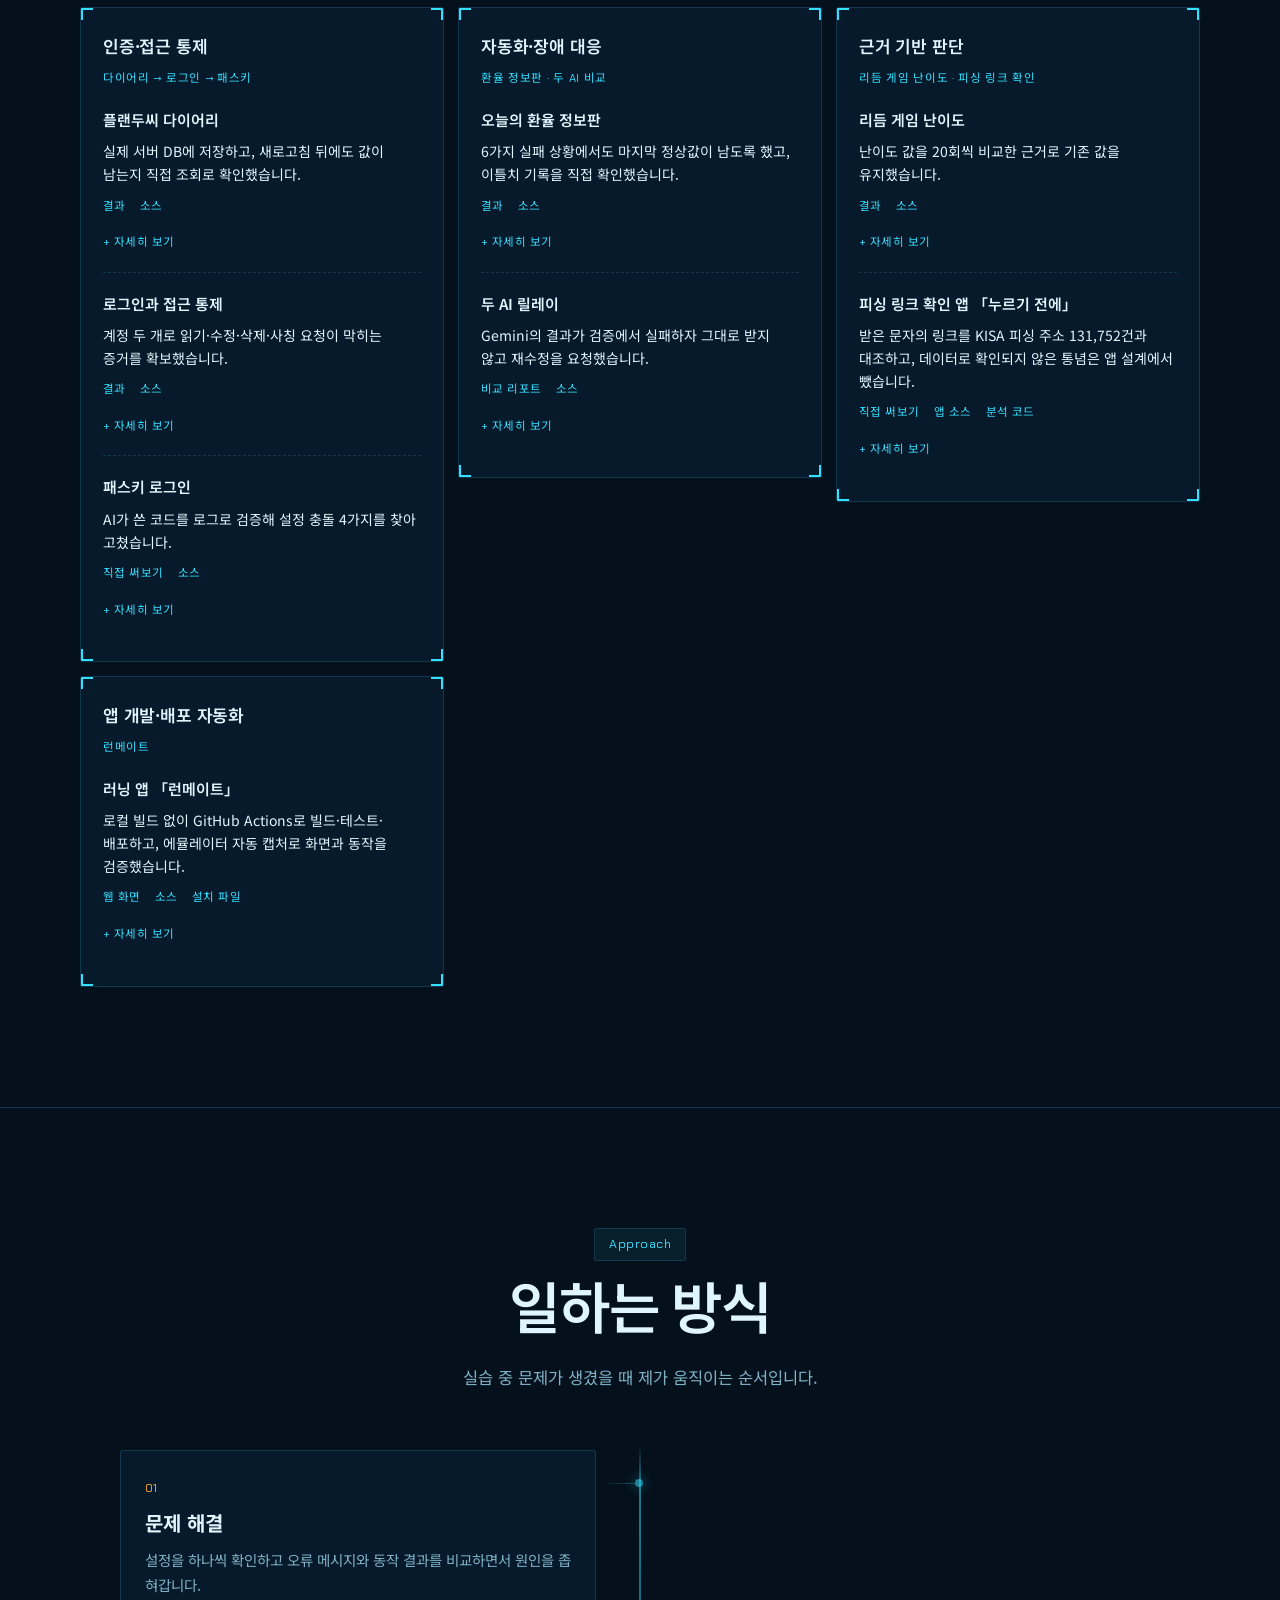
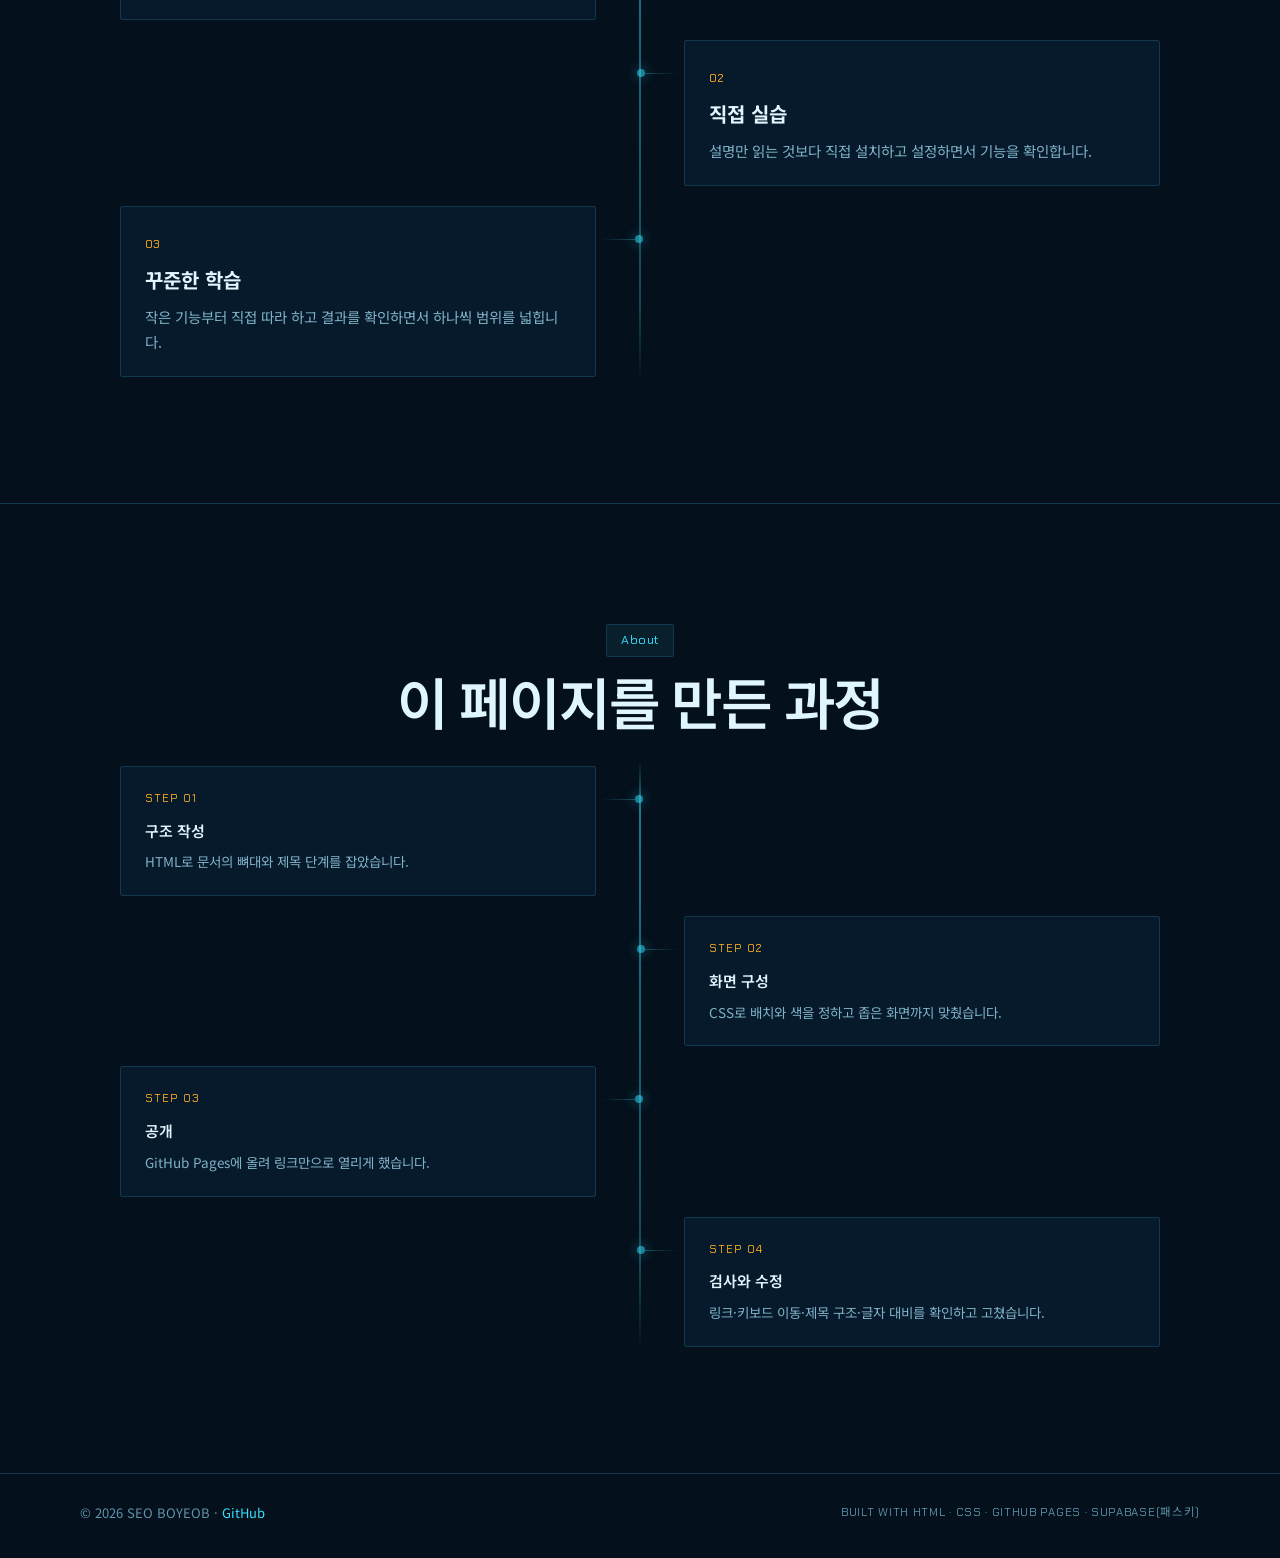
==== commit 58257b1c: "포트폴리오에 런메이트·피싱 링크 확인 앱 카드 추가, 누르기 전에 앱에서 논문 문구 정리·한계 안내 추가 Co-Authored-By: Claude Opus 5.5 <noreply@" ====
--- a/index.html
+++ b/index.html
@@ -1518,7 +1518,7 @@
 
             <article class="card reveal">
               <h3>근거 기반 판단</h3>
-              <p class="sub">리듬 게임 난이도</p>
+              <p class="sub">리듬 게임 난이도 · 피싱 링크 확인</p>
 
               <div class="proj">
                 <h4>리듬 게임 난이도</h4>
@@ -1532,6 +1532,48 @@
                   <div class="more-body">
                     <p><span class="k">문제</span>난이도 값을 바꿀지 정해야 했습니다. 실패 기준(미스 5회)은 제가 정했습니다.</p>
                     <p><span class="k">확인</span>값 하나만 바꿔 20회씩 비교했더니 성공률이 70%에서 40%로, 중앙값이 2425에서 50으로 떨어졌습니다. 이 근거로 기존 값(300)을 유지했습니다.</p>
+                  </div>
+                </details>
+              </div>
+
+              <div class="proj">
+                <h4>피싱 링크 확인 앱 「누르기 전에」</h4>
+                <p class="sum">받은 문자의 링크를 KISA 피싱 주소 131,752건과 대조하고, 데이터로 확인되지 않은 통념은 앱 설계에서 뺐습니다.</p>
+                <div class="links">
+                  <a href="before-tap/" target="_blank" rel="noopener">직접 써보기</a>
+                  <a href="https://github.com/sby1234-ai/myprofile/tree/main/before-tap" target="_blank" rel="noopener">앱 소스</a>
+                  <a href="https://github.com/sby1234-ai/t10-holiday-phishing" target="_blank" rel="noopener">분석 코드</a>
+                </div>
+                <details class="more">
+                  <summary>자세히 보기</summary>
+                  <div class="more-body">
+                    <p><span class="k">문제</span>문자로 받은 링크가 피싱인지, 누르기 전에 확인할 방법이 필요했습니다. "명절 직전이 특히 위험하다"는 통념도 맞는지 확인해야 했습니다.</p>
+                    <p><span class="k">확인</span>KISA 공공데이터(2024년 탐지 주소)를 분석해 보니 366일 모두 탐지됐고 명절 직전이 더 많지 않았습니다. 그래서 날짜와 상관없이 링크를 받을 때마다 확인하게 했고, 목록에 없는 주소는 "안전"이 아니라 "미확인"으로 표시했습니다. 입력한 문자는 기기 안에서만 확인합니다.</p>
+                    <p><span class="k">한계</span>목록 대조 방식이라 실시간 탐지가 아니며, 2024년 이후 새로 생긴 주소는 확인하지 못합니다.</p>
+                  </div>
+                </details>
+              </div>
+            </article>
+
+
+            <article class="card reveal">
+              <h3>앱 개발·배포 자동화</h3>
+              <p class="sub">런메이트</p>
+
+              <div class="proj">
+                <h4>러닝 앱 「런메이트」</h4>
+                <p class="sum">로컬 빌드 없이 GitHub Actions로 빌드·테스트·배포하고, 에뮬레이터 자동 캡처로 화면과 동작을 검증했습니다.</p>
+                <div class="links">
+                  <a href="https://sby1234-ai.github.io/runmate/" target="_blank" rel="noopener">웹 화면</a>
+                  <a href="https://github.com/sby1234-ai/runmate" target="_blank" rel="noopener">소스</a>
+                  <a href="https://github.com/sby1234-ai/runmate/releases/latest" target="_blank" rel="noopener">설치 파일</a>
+                </div>
+                <details class="more">
+                  <summary>자세히 보기</summary>
+                  <div class="more-body">
+                    <p><span class="k">문제</span>걷기·뛰기를 자동으로 나눠 기록하는 안드로이드 앱을, 개발 환경 없이 만들고 친구들에게도 나눠 줄 수 있어야 했습니다.</p>
+                    <p><span class="k">확인</span>푸시하면 단위 테스트가 돌고 버전을 올리면 서명된 설치 파일과 SHA-256 값이 자동으로 배포되게 했으며, 에뮬레이터가 화면을 찍어 일시정지·잠금 화면·강제 종료 뒤 이어서 기록되는지 점검하게 했습니다. 결과는 휴대폰에 직접 설치해 확인했습니다. 목표 기준(삼성 헬스·나이키 앱 수준의 정확도, 잠금 화면 표시)은 제가 정했고, 잠금 화면 위에 앱 화면을 띄우는 기능은 잠금이 풀린 것처럼 보여서 기본으로 끄기로 판단했습니다.</p>
+                    <p><span class="k">한계</span>워치 앱은 첫 버전이며 실사용 검증은 아직 진행 전입니다.</p>
                   </div>
                 </details>
               </div>
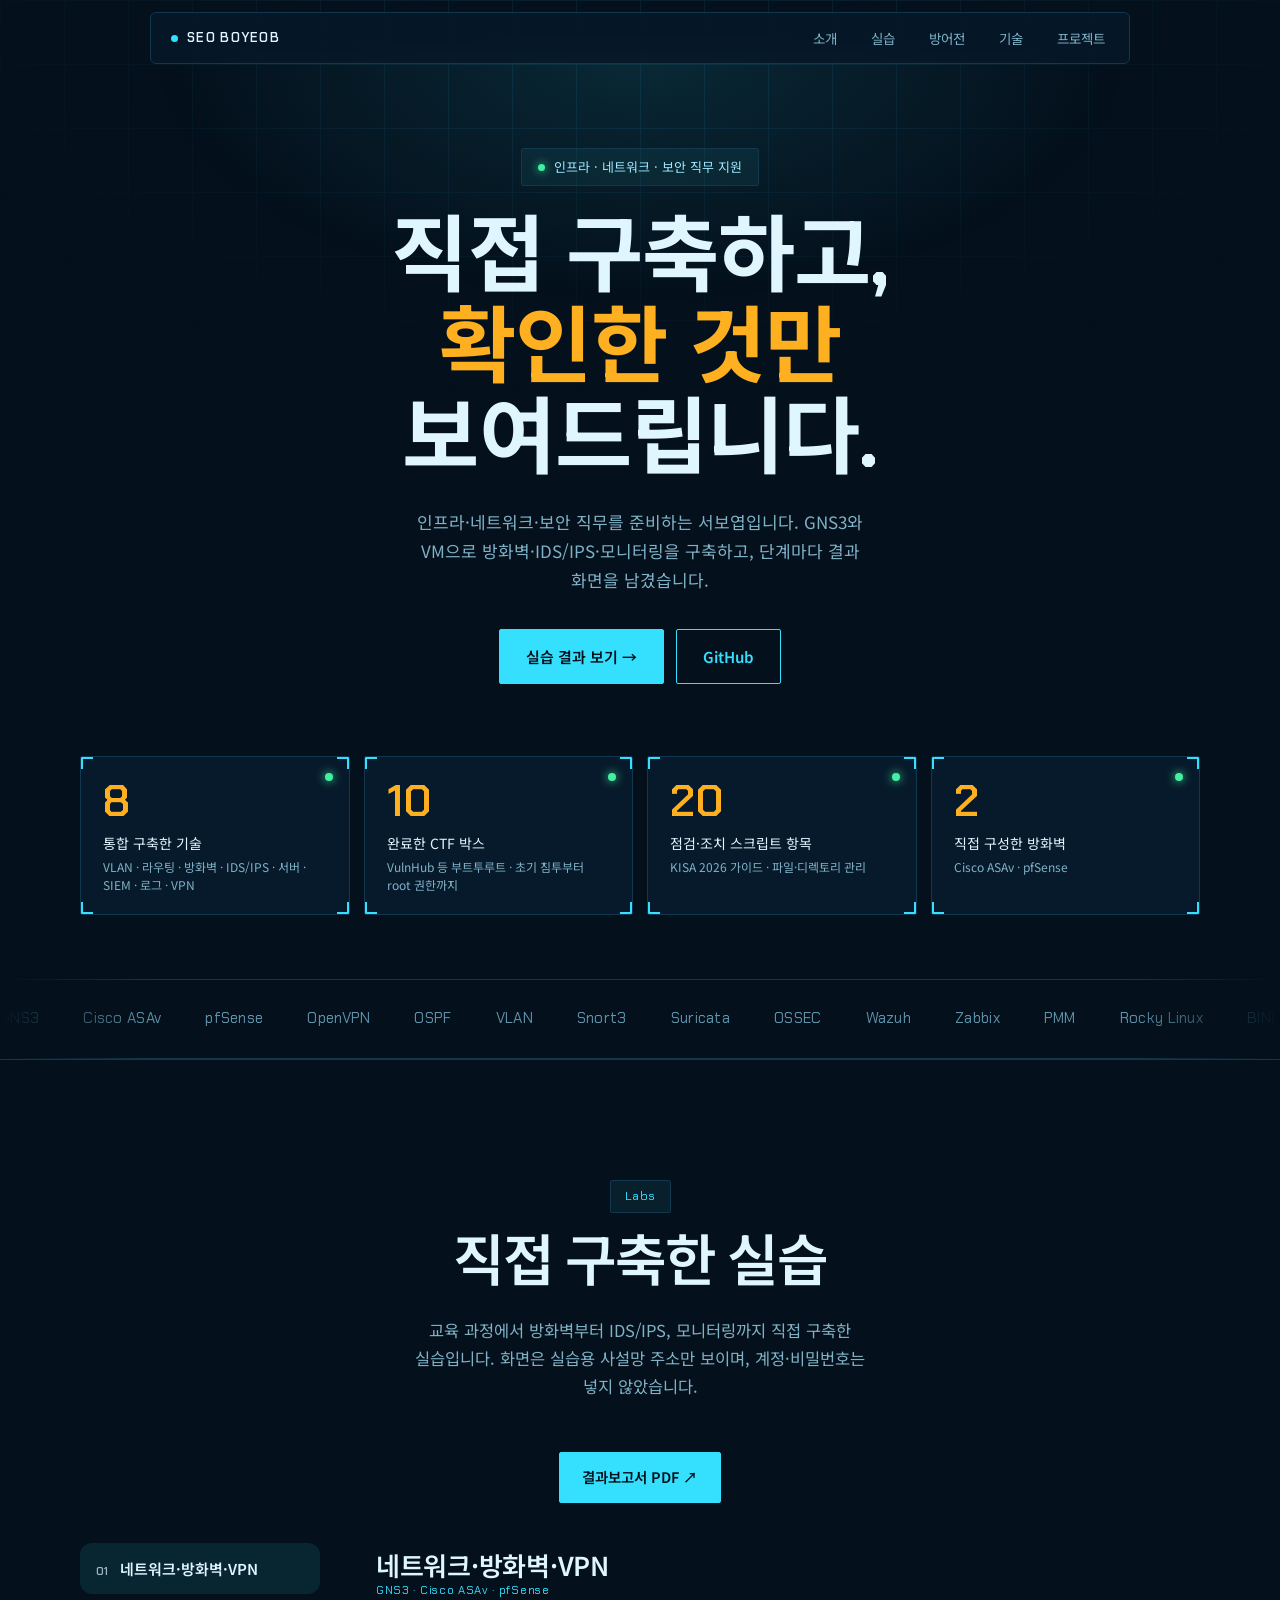
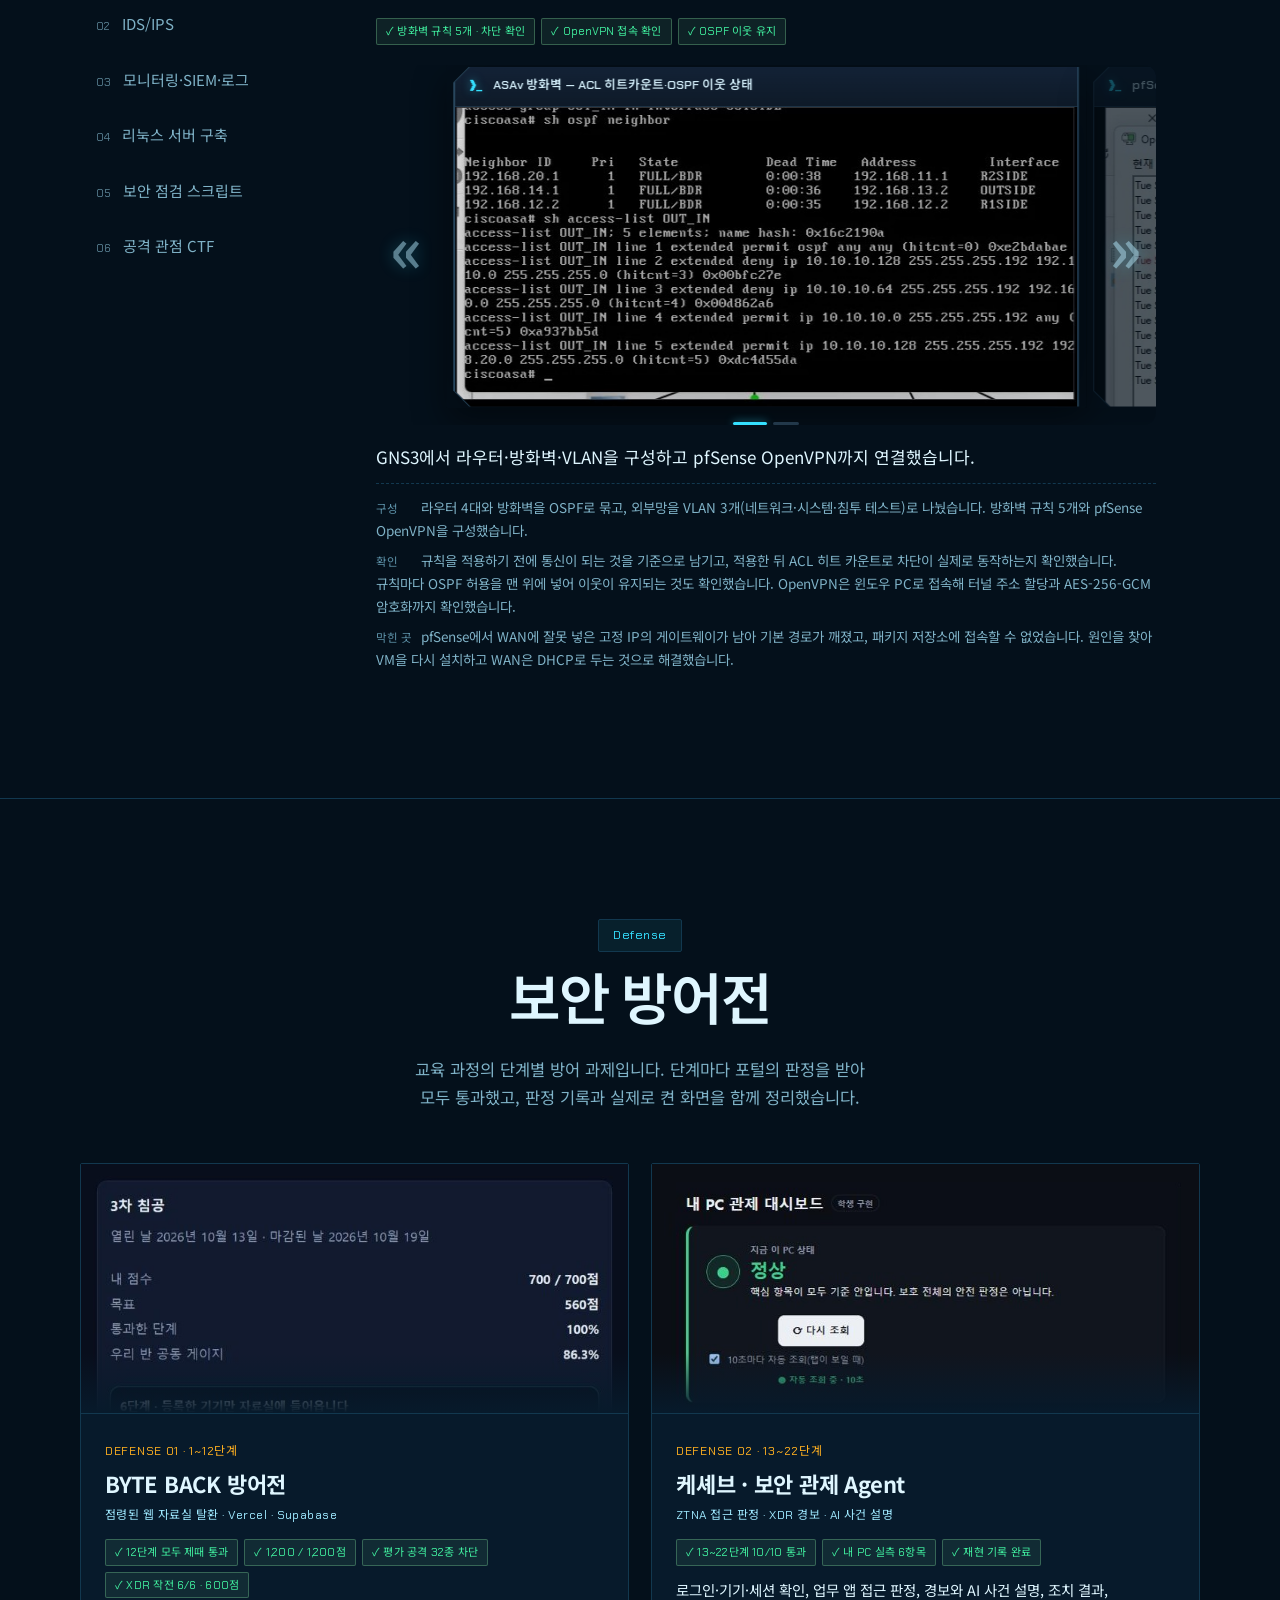
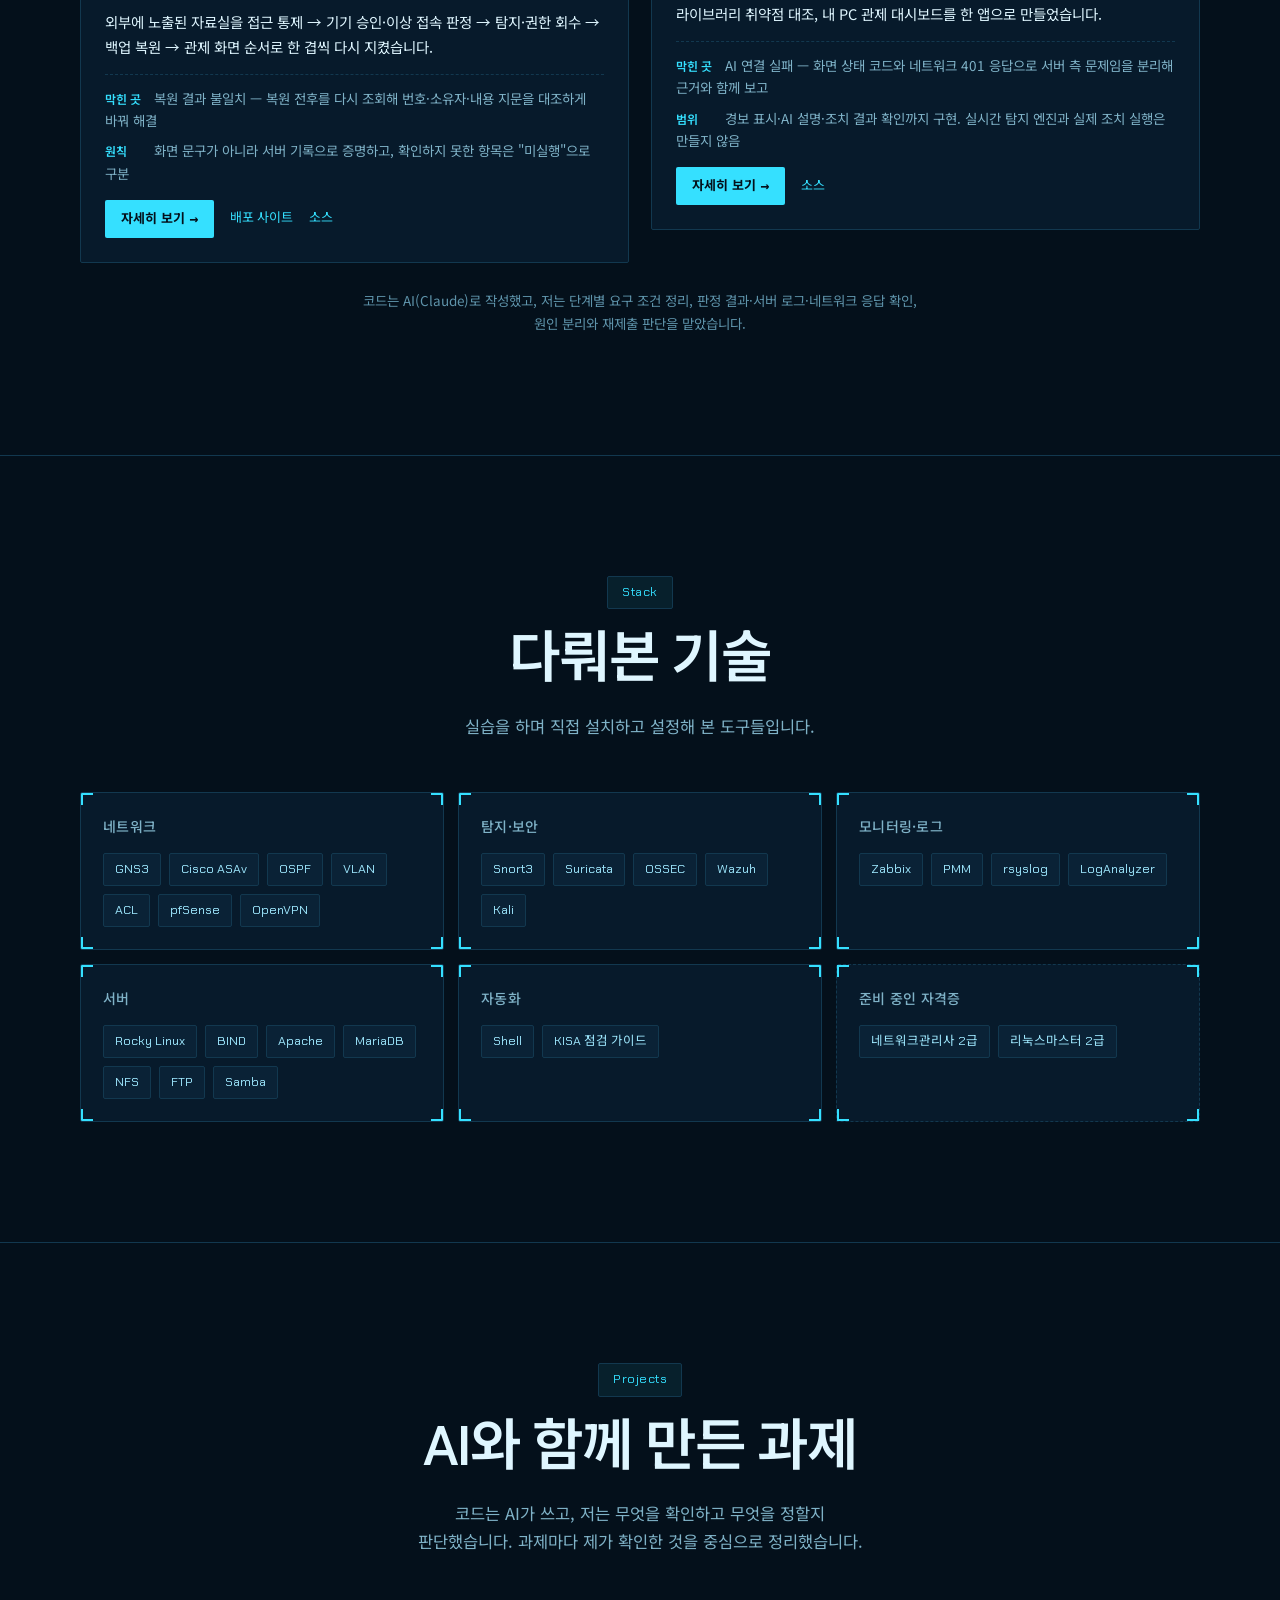
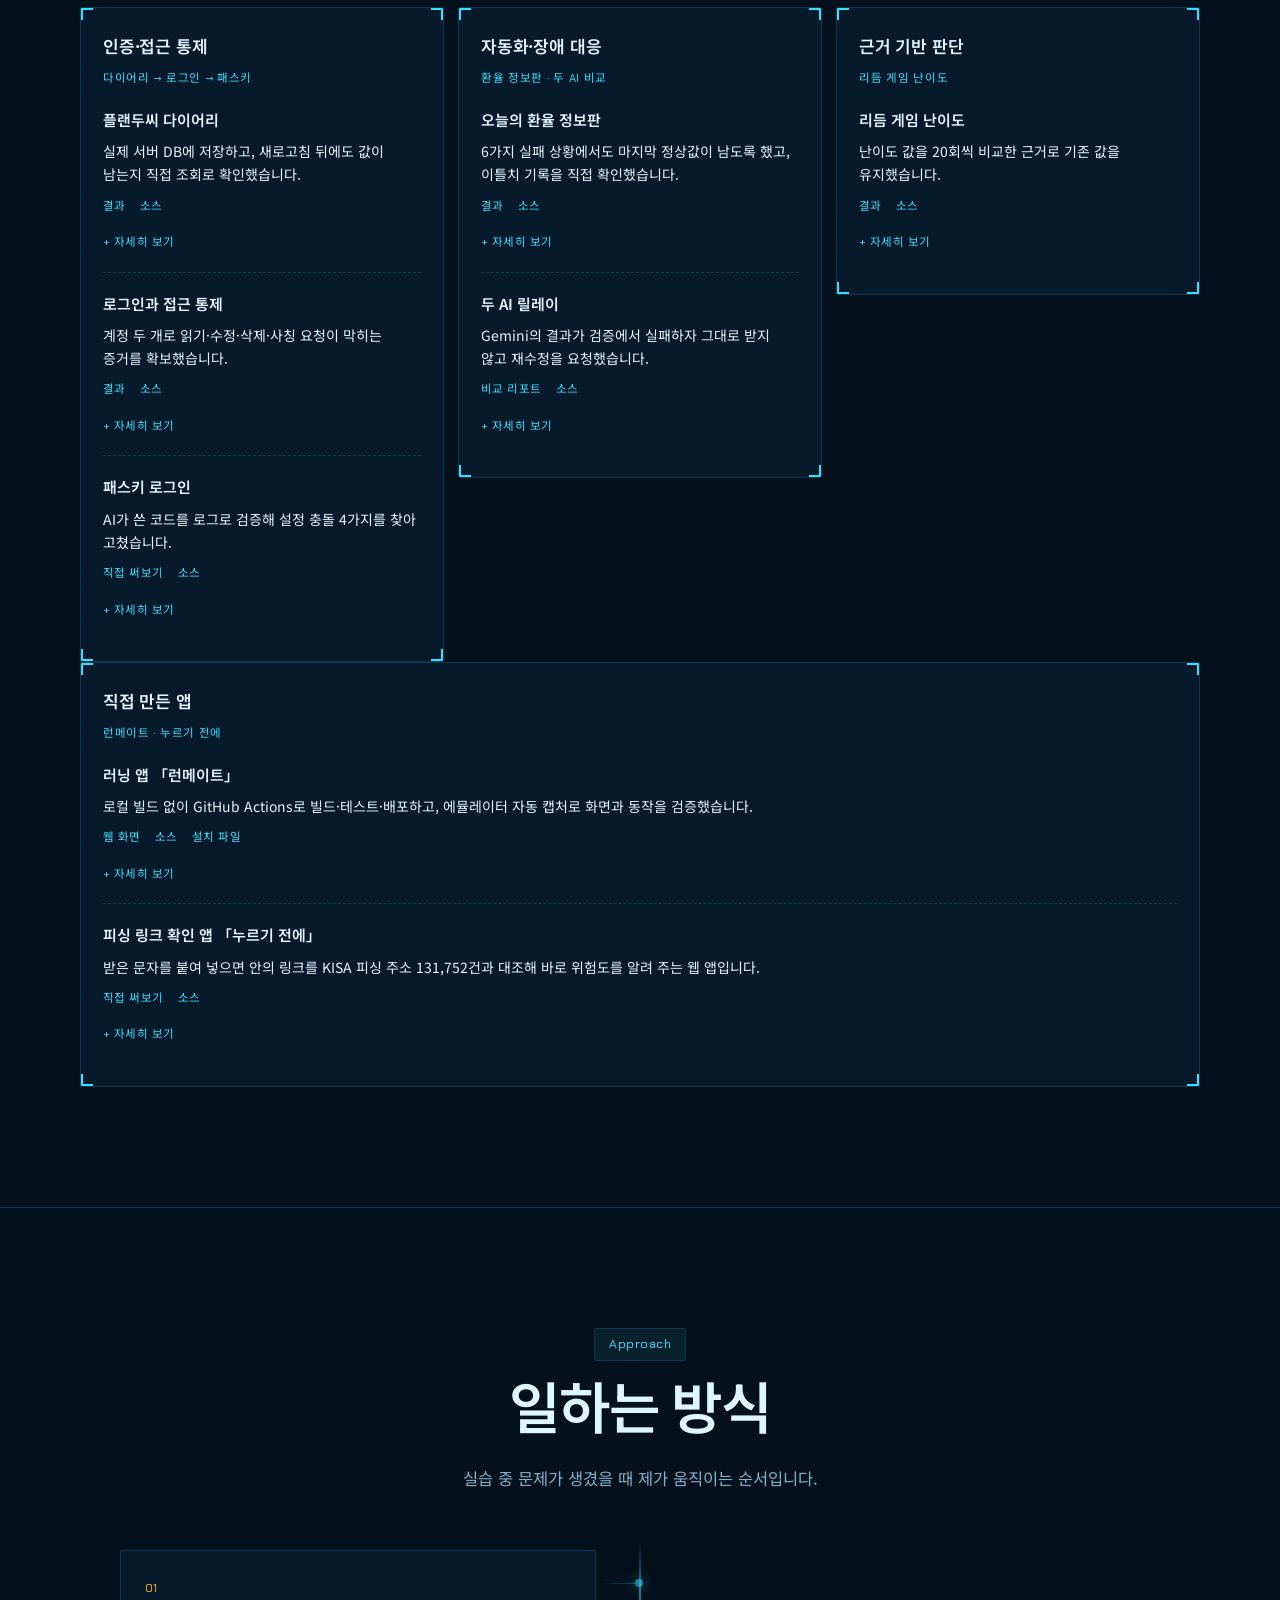
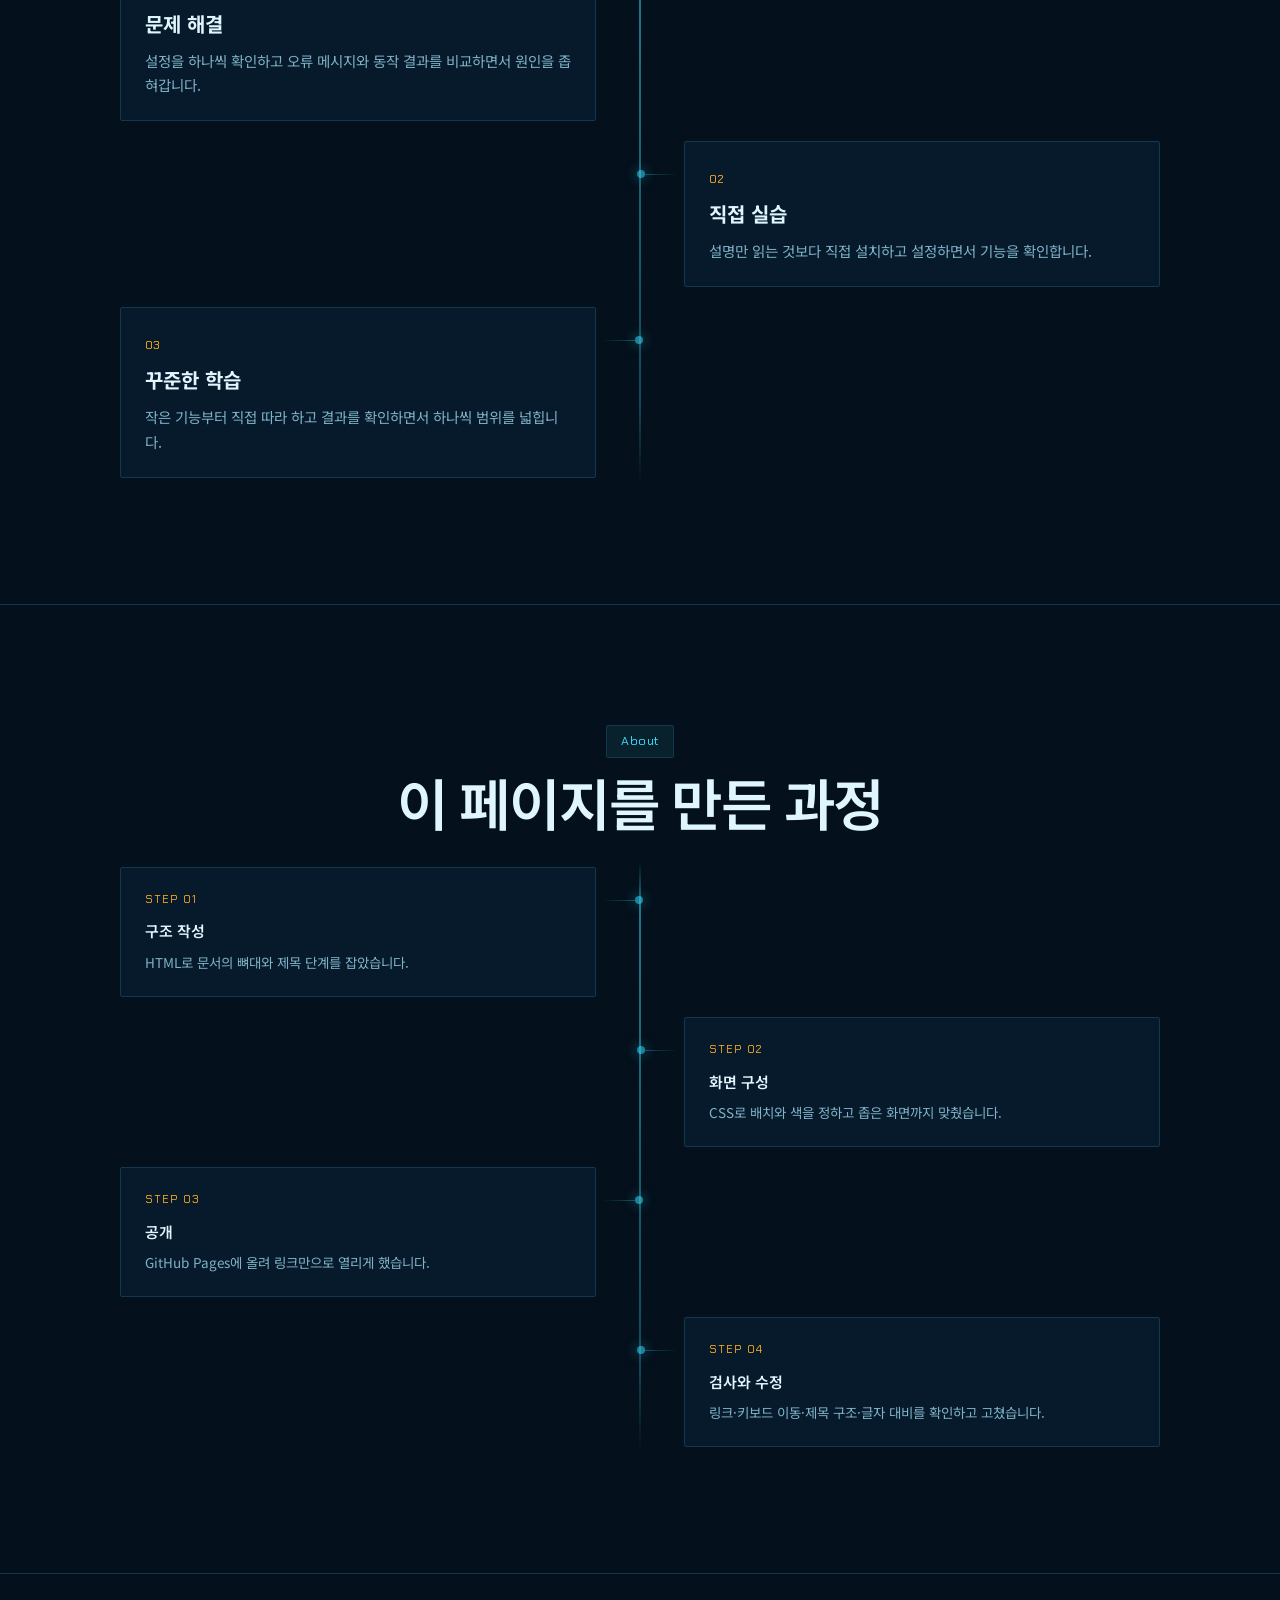
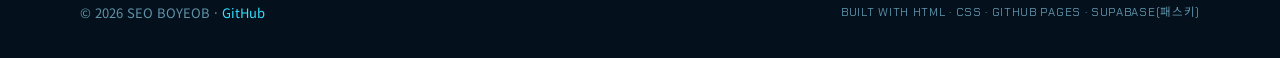
==== commit 8e00925d: "포트폴리오: 누르기 전에 카드를 앱 설명 중심으로 바꾸고 런메이트와 함께 '직접 만든 앱'으로 묶음 Co-Authored-By: Claude Opus 5.5 <noreply@ant" ====
--- a/index.html
+++ b/index.html
@@ -1518,7 +1518,7 @@
 
             <article class="card reveal">
               <h3>근거 기반 판단</h3>
-              <p class="sub">리듬 게임 난이도 · 피싱 링크 확인</p>
+              <p class="sub">리듬 게임 난이도</p>
 
               <div class="proj">
                 <h4>리듬 게임 난이도</h4>
@@ -1536,29 +1536,14 @@
                 </details>
               </div>
 
-              <div class="proj">
-                <h4>피싱 링크 확인 앱 「누르기 전에」</h4>
-                <p class="sum">받은 문자의 링크를 KISA 피싱 주소 131,752건과 대조하고, 데이터로 확인되지 않은 통념은 앱 설계에서 뺐습니다.</p>
-                <div class="links">
-                  <a href="before-tap/" target="_blank" rel="noopener">직접 써보기</a>
-                  <a href="https://github.com/sby1234-ai/myprofile/tree/main/before-tap" target="_blank" rel="noopener">앱 소스</a>
-                  <a href="https://github.com/sby1234-ai/t10-holiday-phishing" target="_blank" rel="noopener">분석 코드</a>
-                </div>
-                <details class="more">
-                  <summary>자세히 보기</summary>
-                  <div class="more-body">
-                    <p><span class="k">문제</span>문자로 받은 링크가 피싱인지, 누르기 전에 확인할 방법이 필요했습니다. "명절 직전이 특히 위험하다"는 통념도 맞는지 확인해야 했습니다.</p>
-                    <p><span class="k">확인</span>KISA 공공데이터(2024년 탐지 주소)를 분석해 보니 366일 모두 탐지됐고 명절 직전이 더 많지 않았습니다. 그래서 날짜와 상관없이 링크를 받을 때마다 확인하게 했고, 목록에 없는 주소는 "안전"이 아니라 "미확인"으로 표시했습니다. 입력한 문자는 기기 안에서만 확인합니다.</p>
-                    <p><span class="k">한계</span>목록 대조 방식이라 실시간 탐지가 아니며, 2024년 이후 새로 생긴 주소는 확인하지 못합니다.</p>
-                  </div>
                 </details>
               </div>
             </article>
 
 
             <article class="card reveal">
-              <h3>앱 개발·배포 자동화</h3>
-              <p class="sub">런메이트</p>
+              <h3>직접 만든 앱</h3>
+              <p class="sub">런메이트 · 누르기 전에</p>
 
               <div class="proj">
                 <h4>러닝 앱 「런메이트」</h4>
@@ -1574,6 +1559,23 @@
                     <p><span class="k">문제</span>걷기·뛰기를 자동으로 나눠 기록하는 안드로이드 앱을, 개발 환경 없이 만들고 친구들에게도 나눠 줄 수 있어야 했습니다.</p>
                     <p><span class="k">확인</span>푸시하면 단위 테스트가 돌고 버전을 올리면 서명된 설치 파일과 SHA-256 값이 자동으로 배포되게 했으며, 에뮬레이터가 화면을 찍어 일시정지·잠금 화면·강제 종료 뒤 이어서 기록되는지 점검하게 했습니다. 결과는 휴대폰에 직접 설치해 확인했습니다. 목표 기준(삼성 헬스·나이키 앱 수준의 정확도, 잠금 화면 표시)은 제가 정했고, 잠금 화면 위에 앱 화면을 띄우는 기능은 잠금이 풀린 것처럼 보여서 기본으로 끄기로 판단했습니다.</p>
                     <p><span class="k">한계</span>워치 앱은 첫 버전이며 실사용 검증은 아직 진행 전입니다.</p>
+                  </div>
+                </details>
+              </div>
+
+              <div class="proj">
+                <h4>피싱 링크 확인 앱 「누르기 전에」</h4>
+                <p class="sum">받은 문자를 붙여 넣으면 안의 링크를 KISA 피싱 주소 131,752건과 대조해 바로 위험도를 알려 주는 웹 앱입니다.</p>
+                <div class="links">
+                  <a href="before-tap/" target="_blank" rel="noopener">직접 써보기</a>
+                  <a href="https://github.com/sby1234-ai/myprofile/tree/main/before-tap" target="_blank" rel="noopener">소스</a>
+                </div>
+                <details class="more">
+                  <summary>자세히 보기</summary>
+                  <div class="more-body">
+                    <p><span class="k">문제</span>문자로 받은 링크가 피싱인지, 누르기 전에 쉽게 확인할 방법이 필요했습니다.</p>
+                    <p><span class="k">확인</span>링크마다 위험·주의·미확인으로 판정하고, 목록에 없는 주소를 "안전"이라고 표시하지 않게 했습니다. 붙여 넣는 즉시 확인, 118 바로 걸기, 주소를 눌리지 않게 바꿔 결과 복사하기 같은 편의 기능을 넣었고, 입력한 문자는 기기 안에서만 처리합니다. 새 KISA 목록은 GitHub Actions가 매주 자동으로 확인하고, 동작은 브라우저 자동 테스트 30개로 점검했습니다.</p>
+                    <p><span class="k">한계</span>목록 대조 방식이라 실시간 탐지가 아니며, 2024년 이후 새로 생긴 주소는 확인하지 못합니다.</p>
                   </div>
                 </details>
               </div>
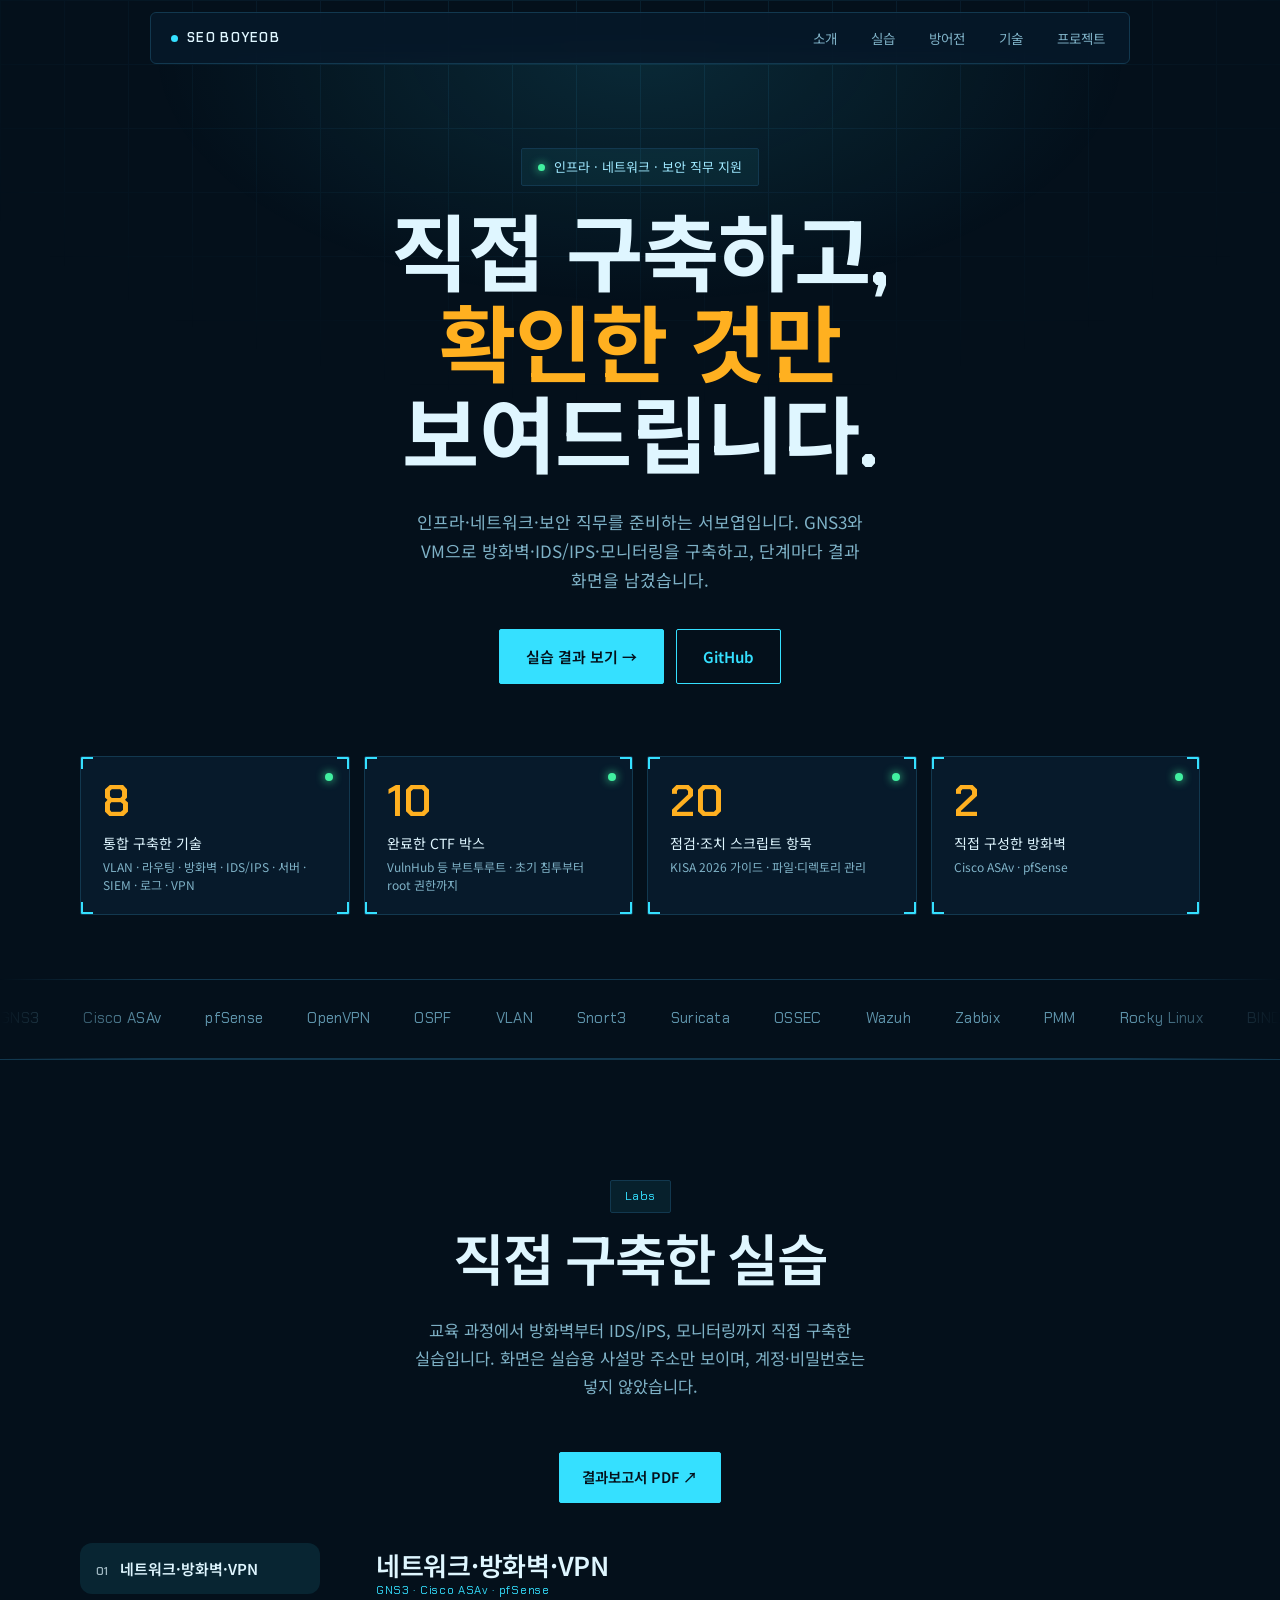
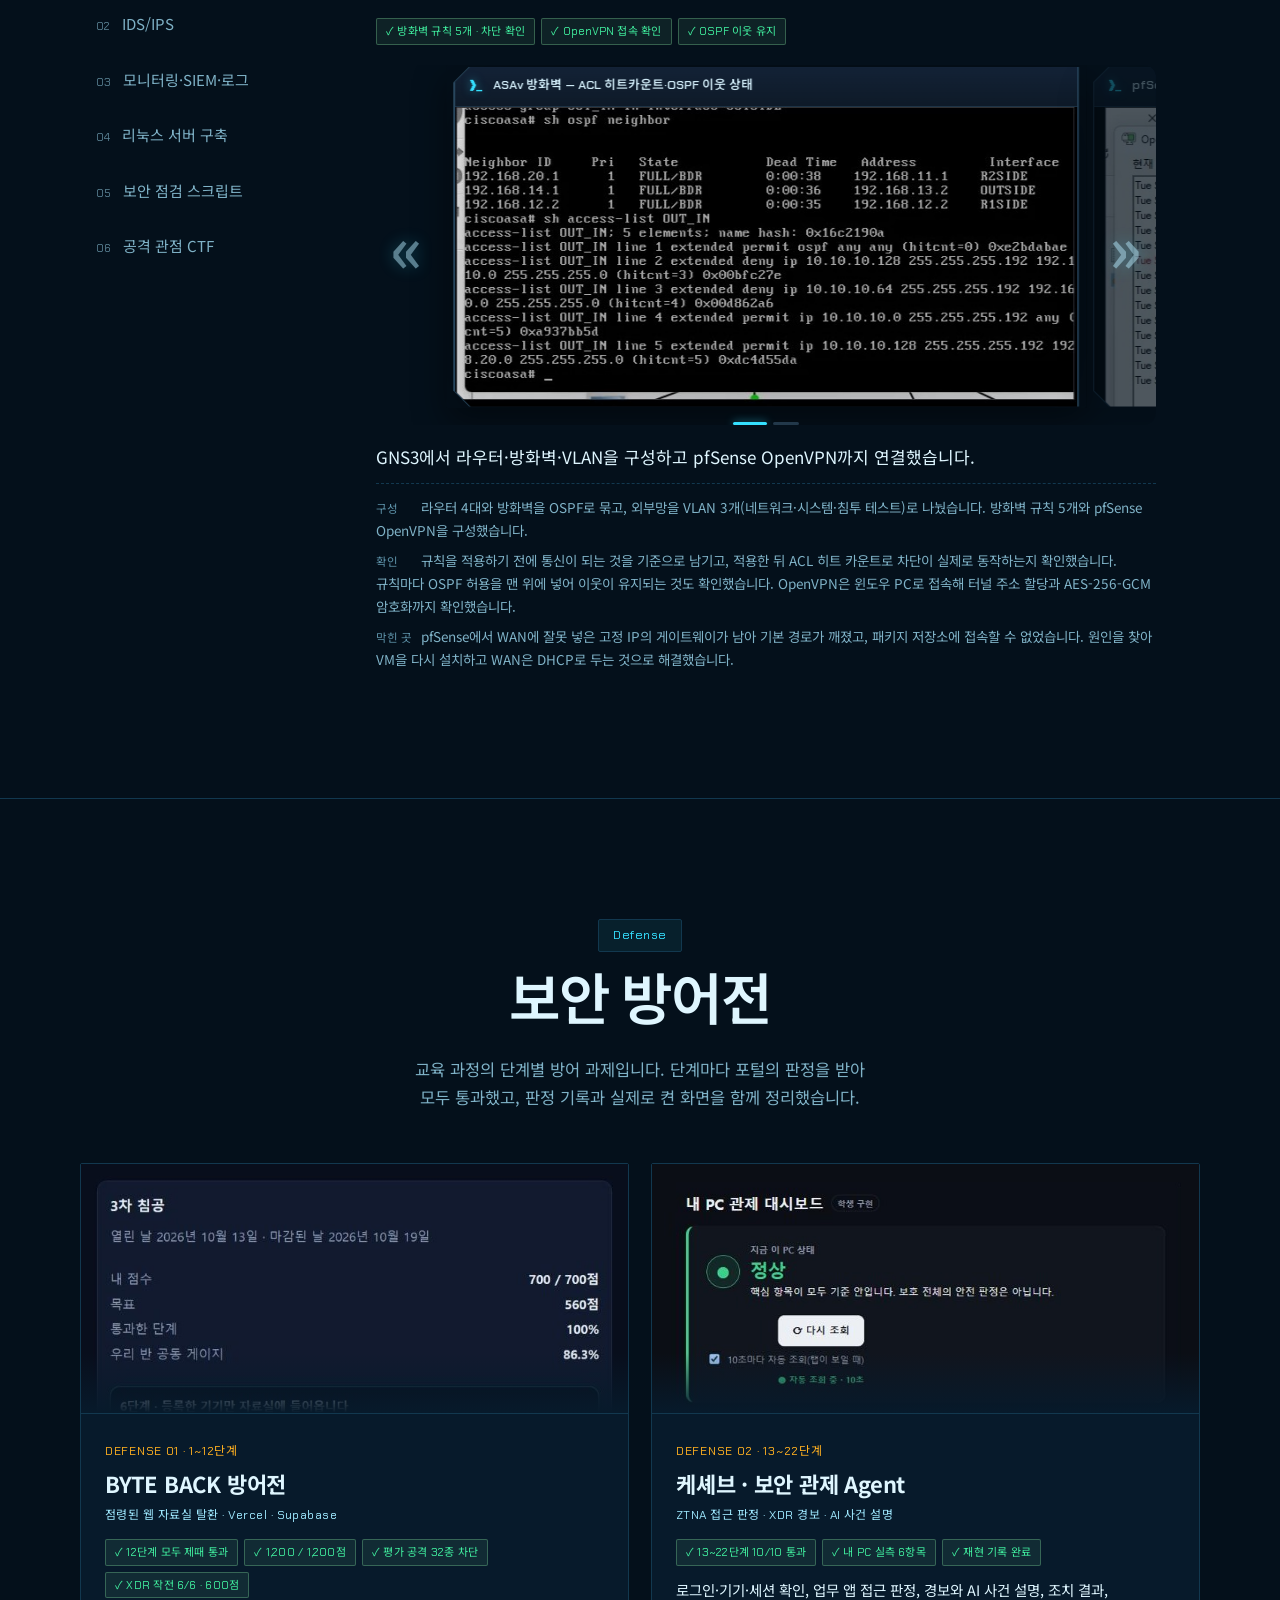
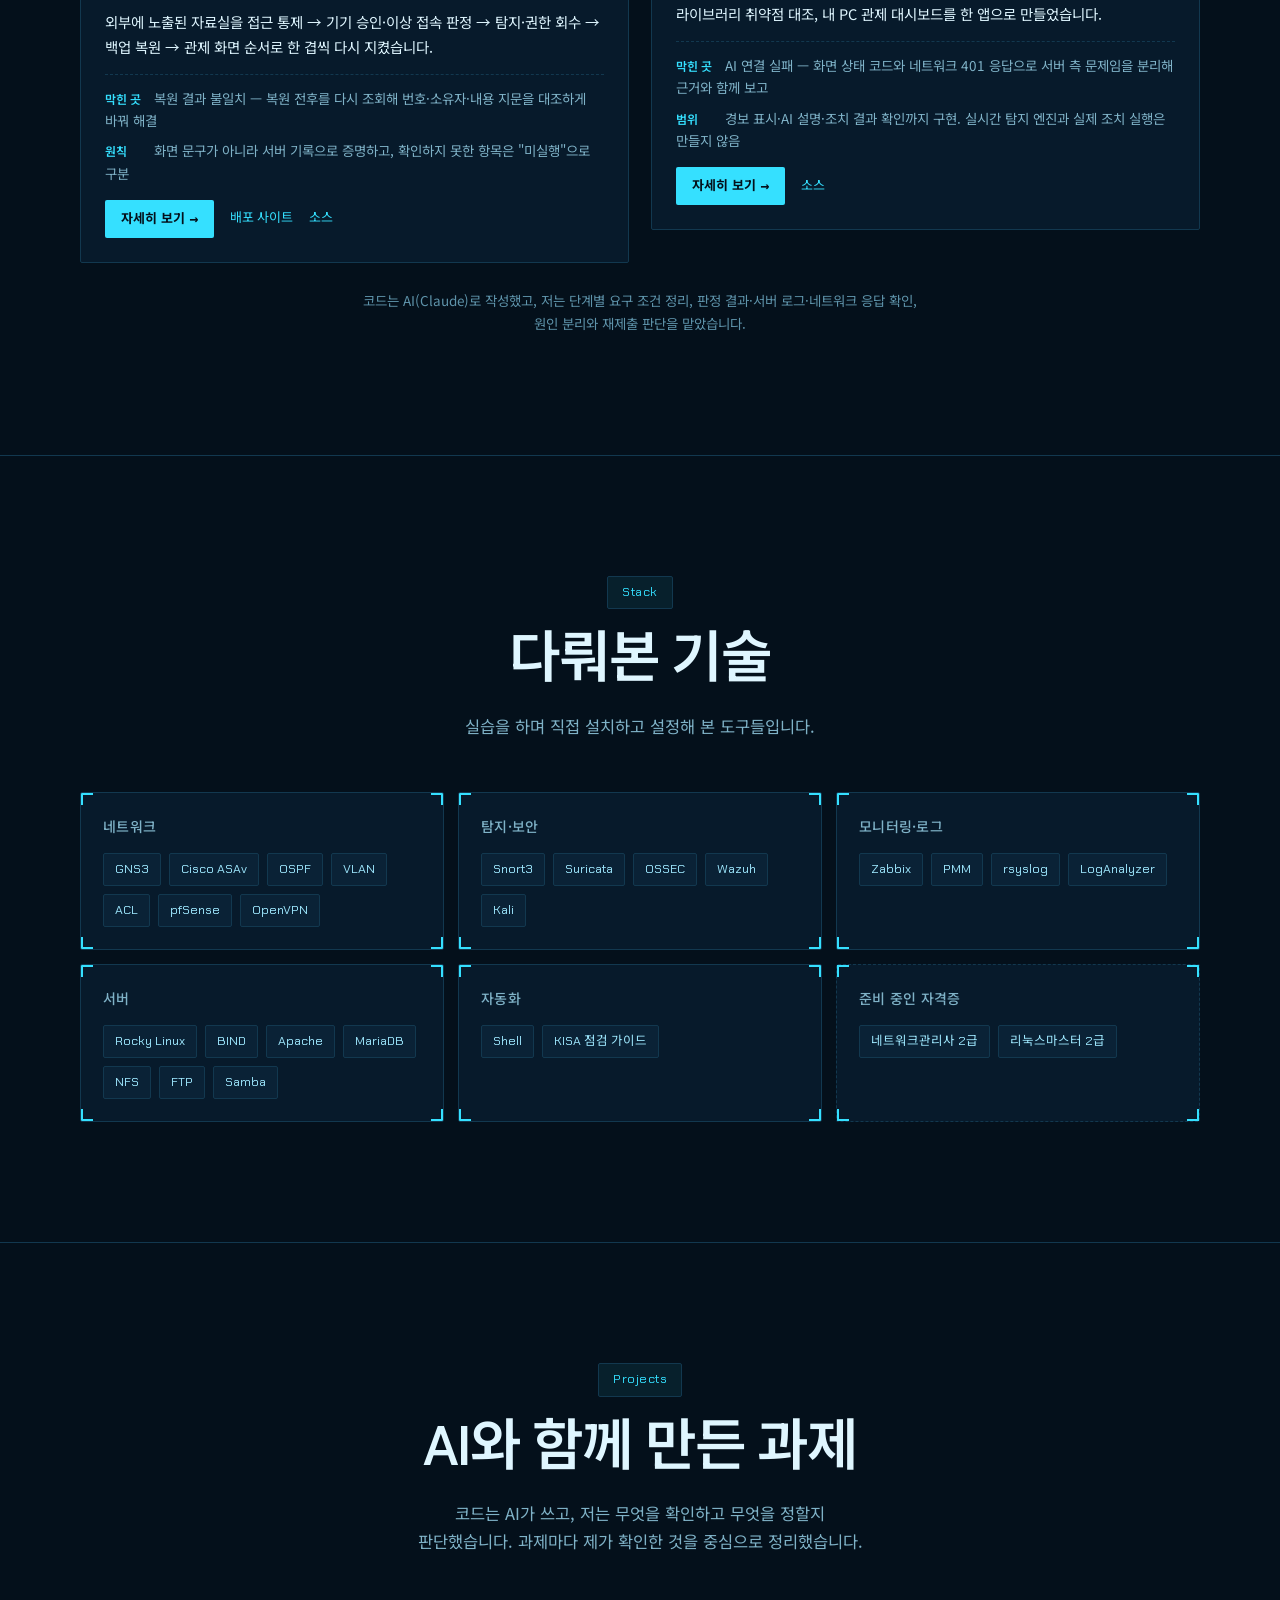
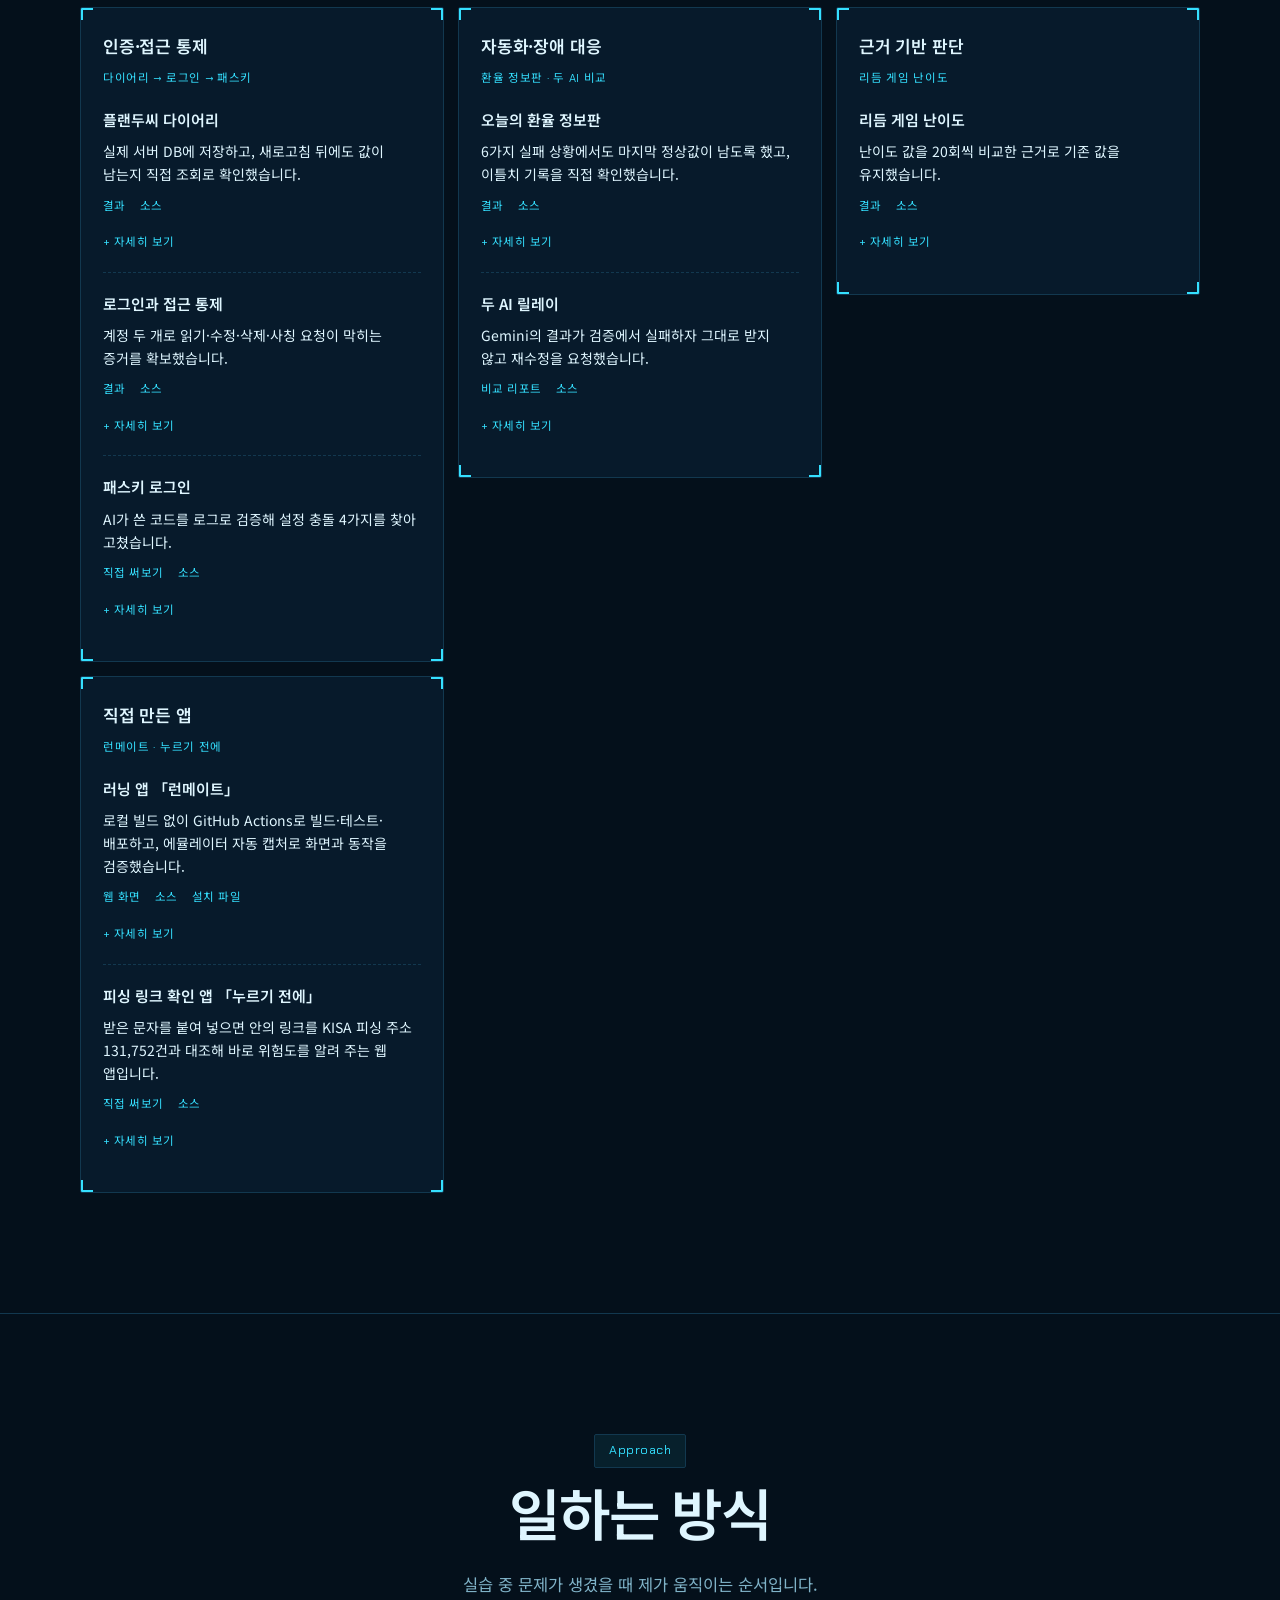
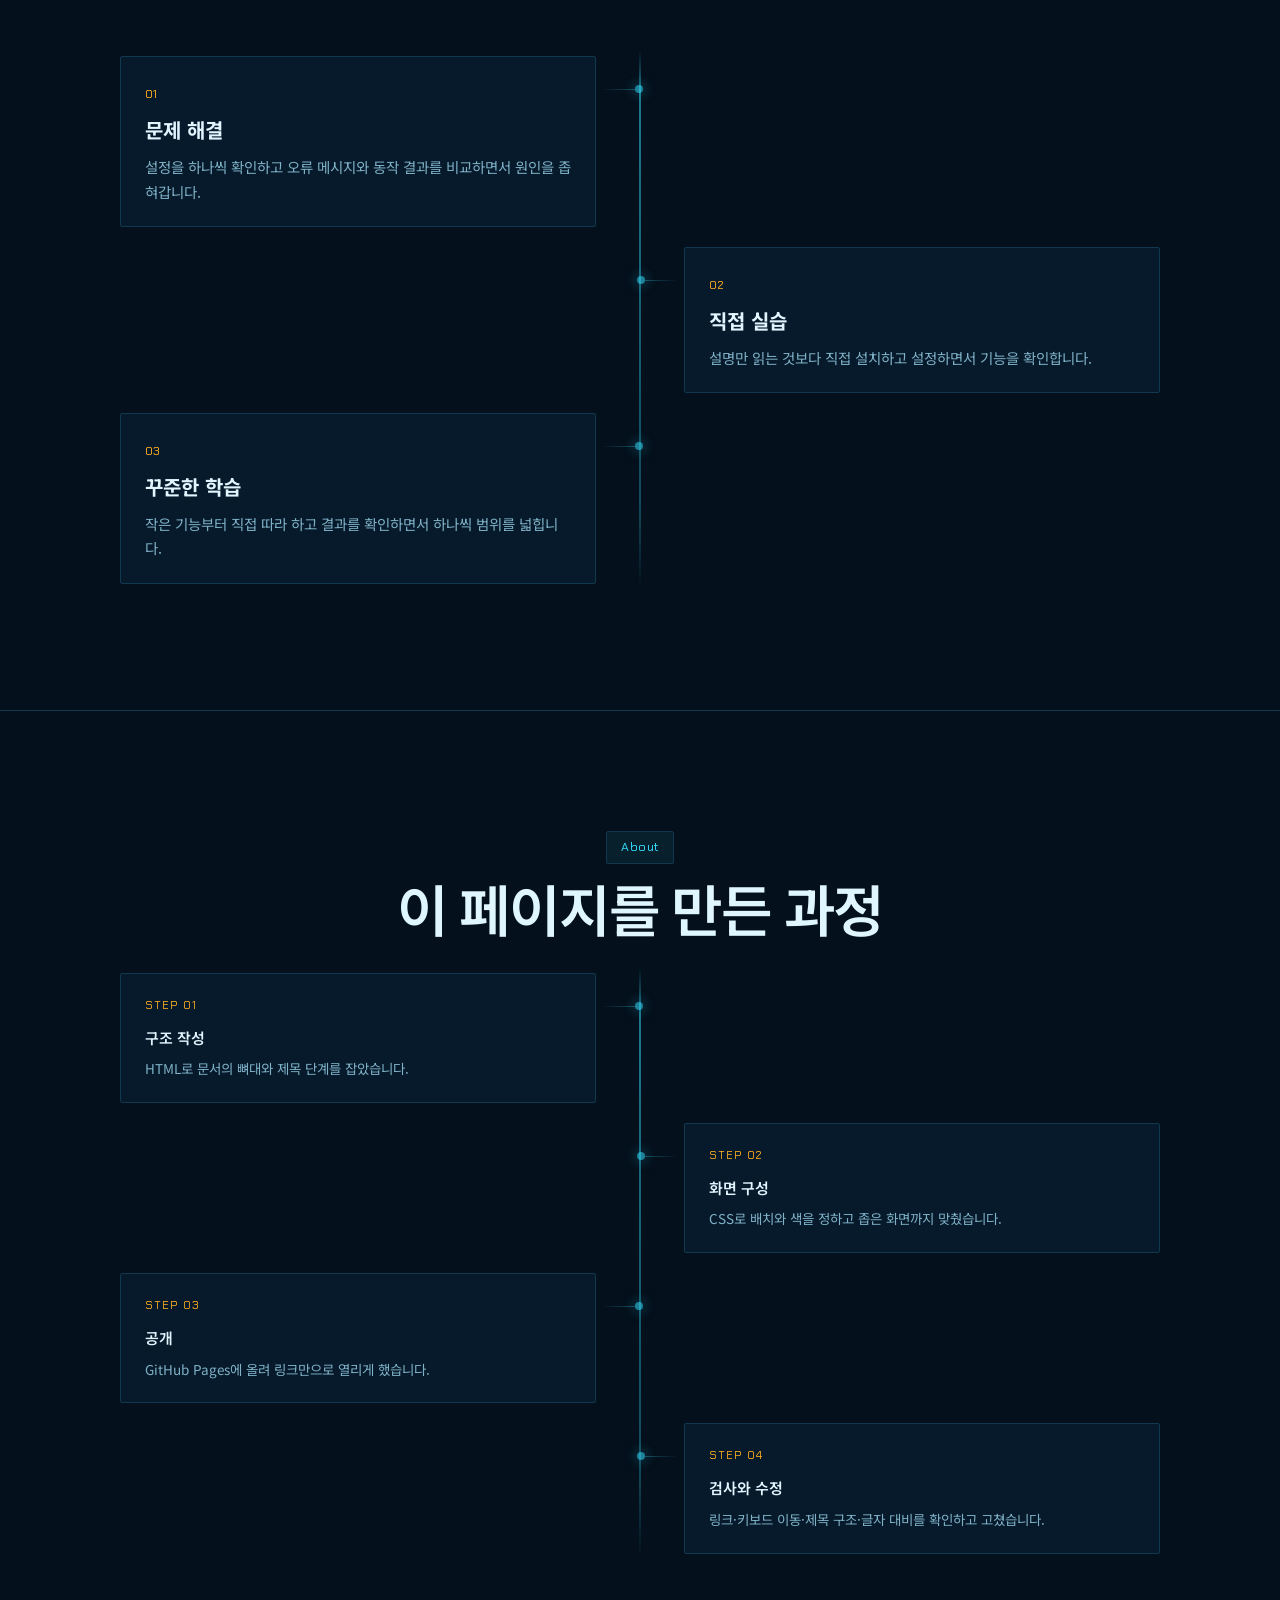
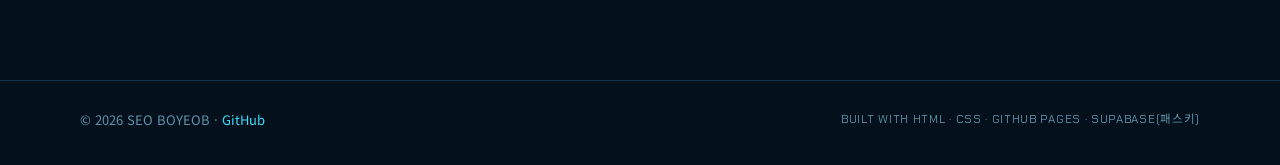
==== commit 89fc74a2: "포트폴리오: 카드 이동 중 남은 닫는 태그 정리 Co-Authored-By: Claude Opus 5.5 <noreply@anthropic.com> Claude-Session: h" ====
--- a/index.html
+++ b/index.html
@@ -1535,9 +1535,6 @@
                   </div>
                 </details>
               </div>
-
-                </details>
-              </div>
             </article>
 
 
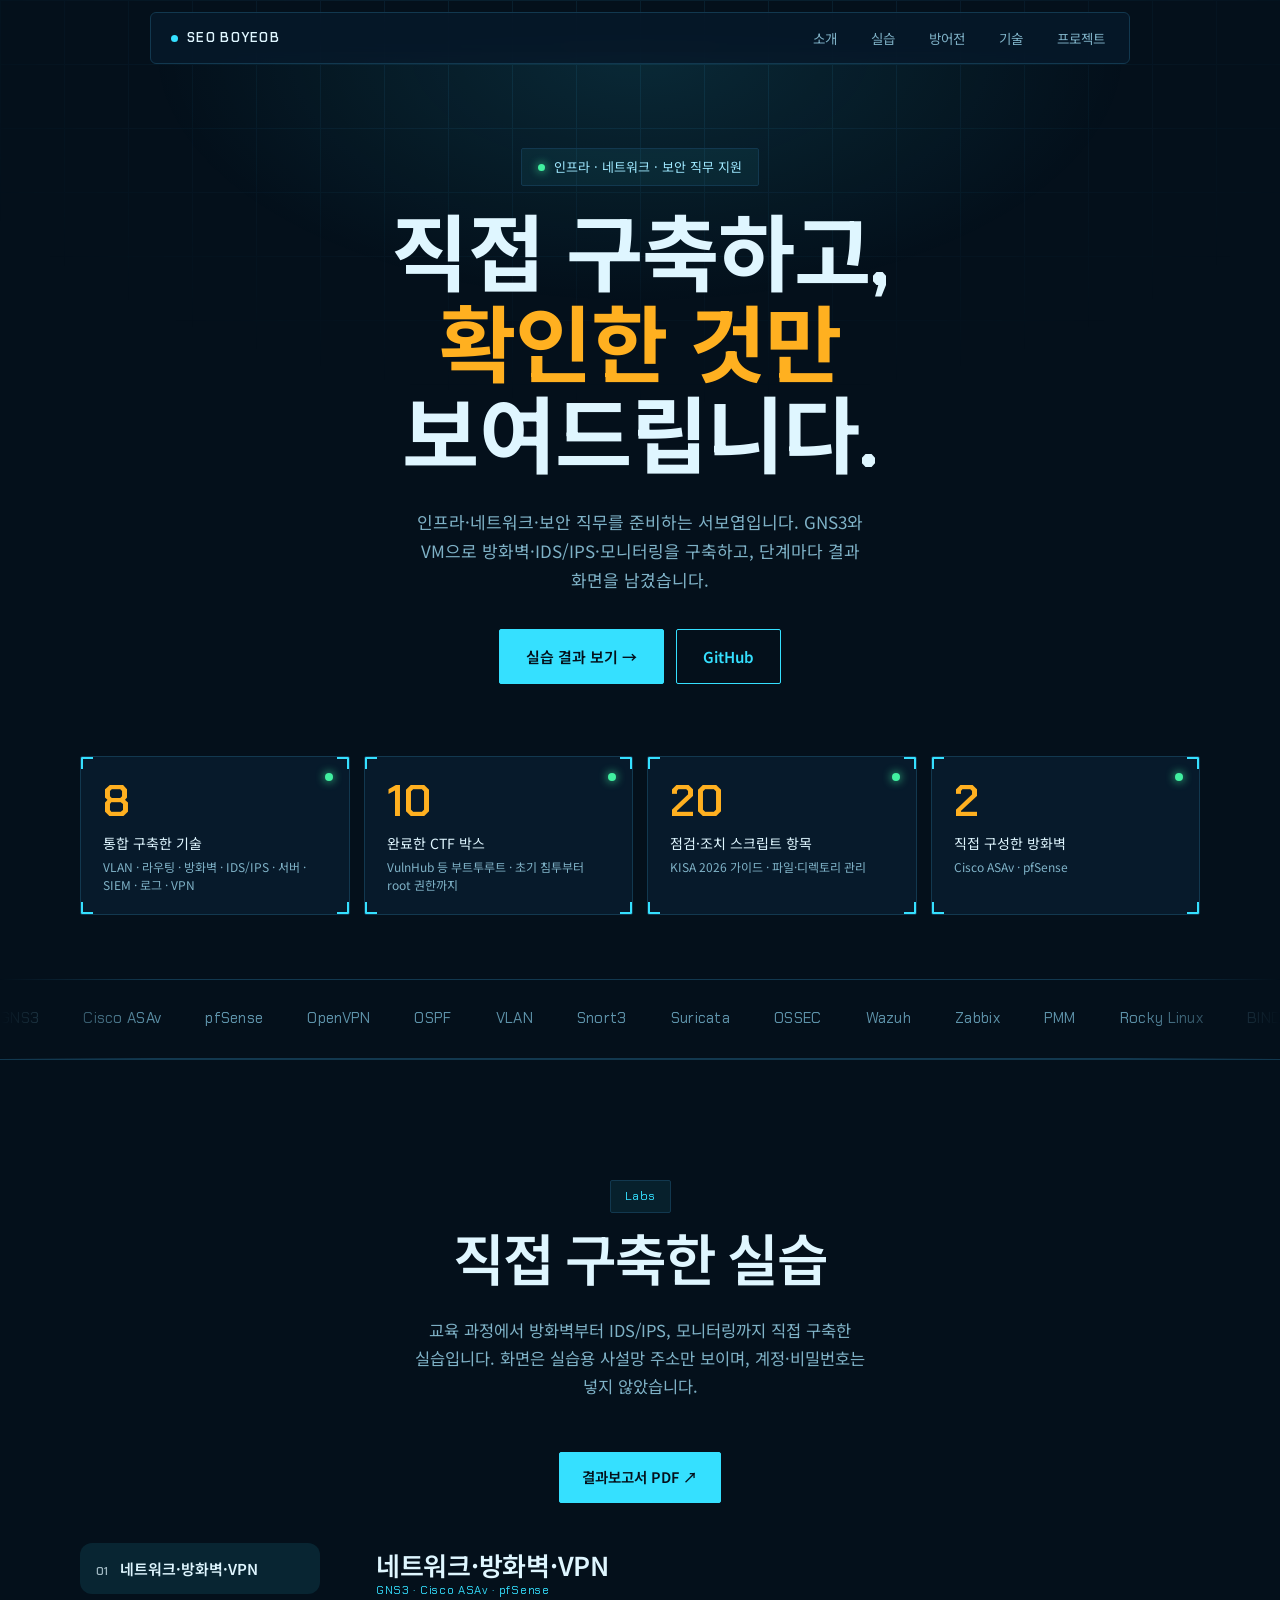
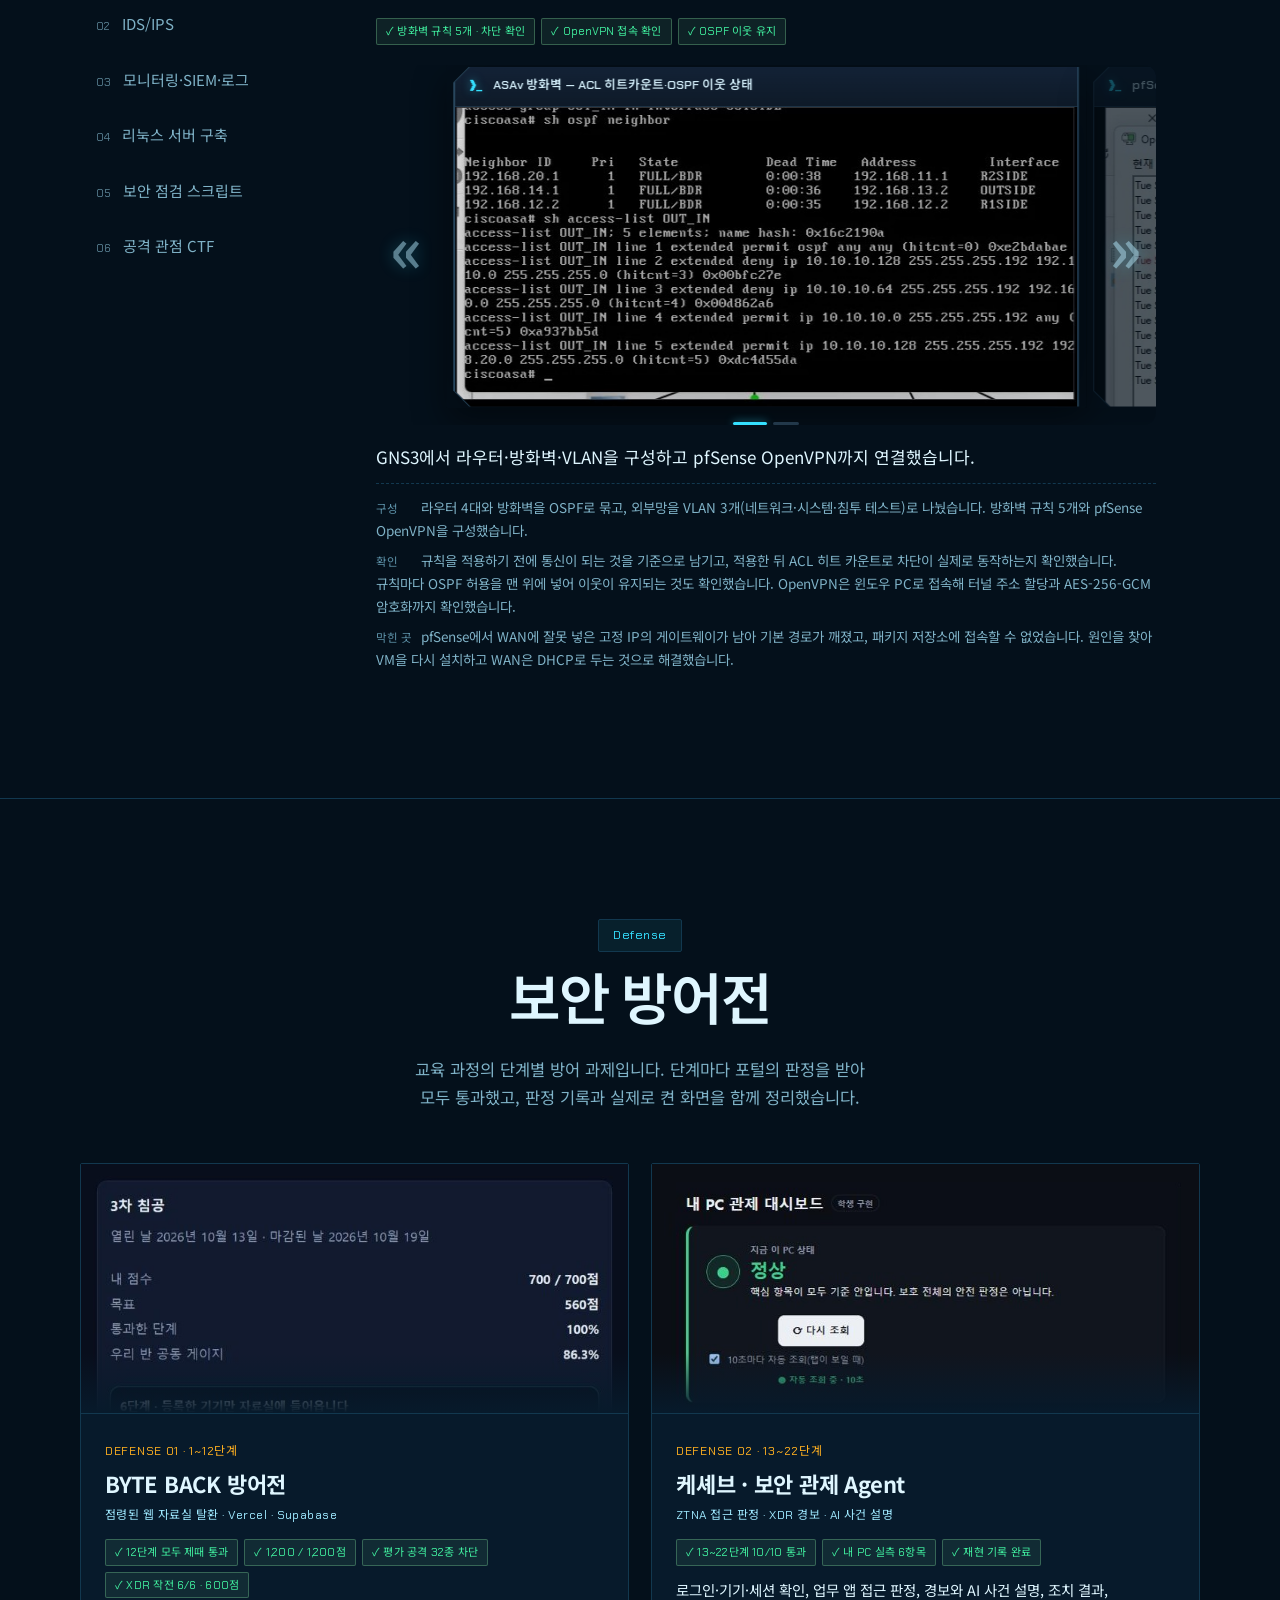
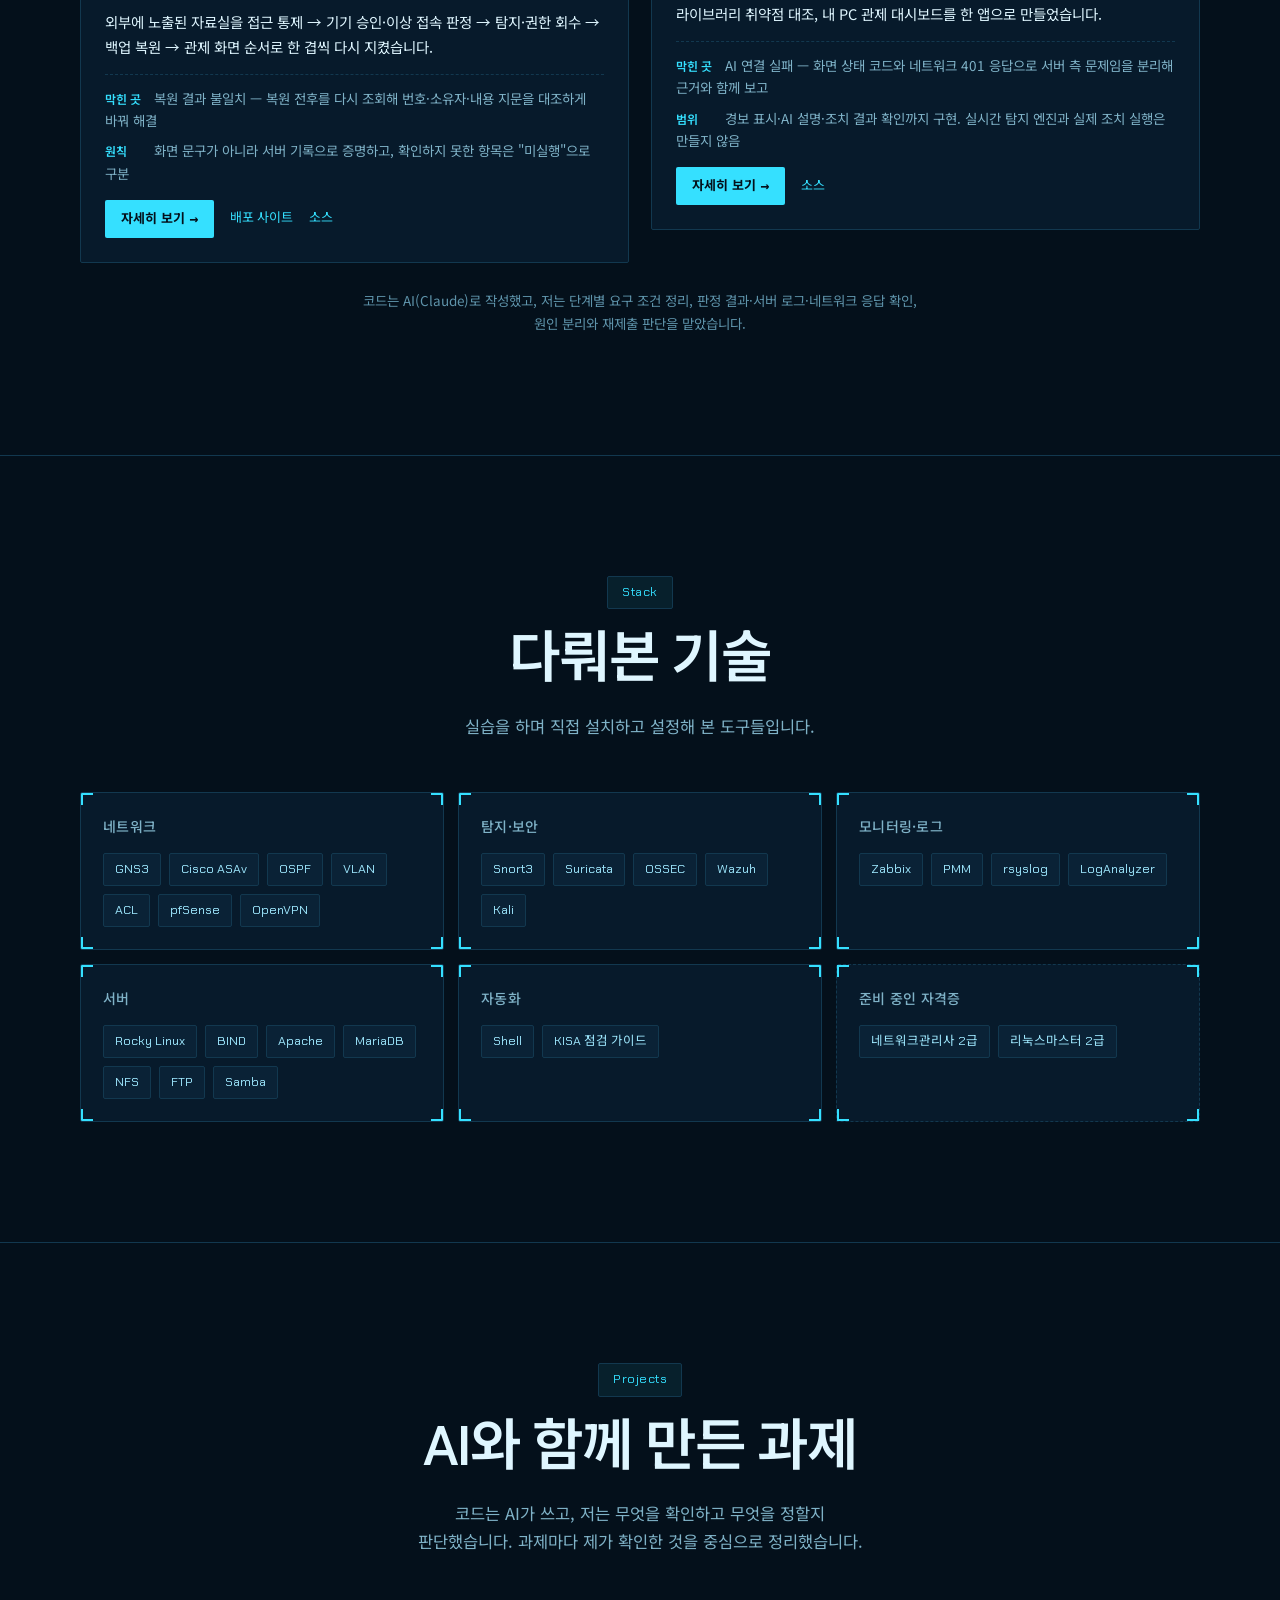
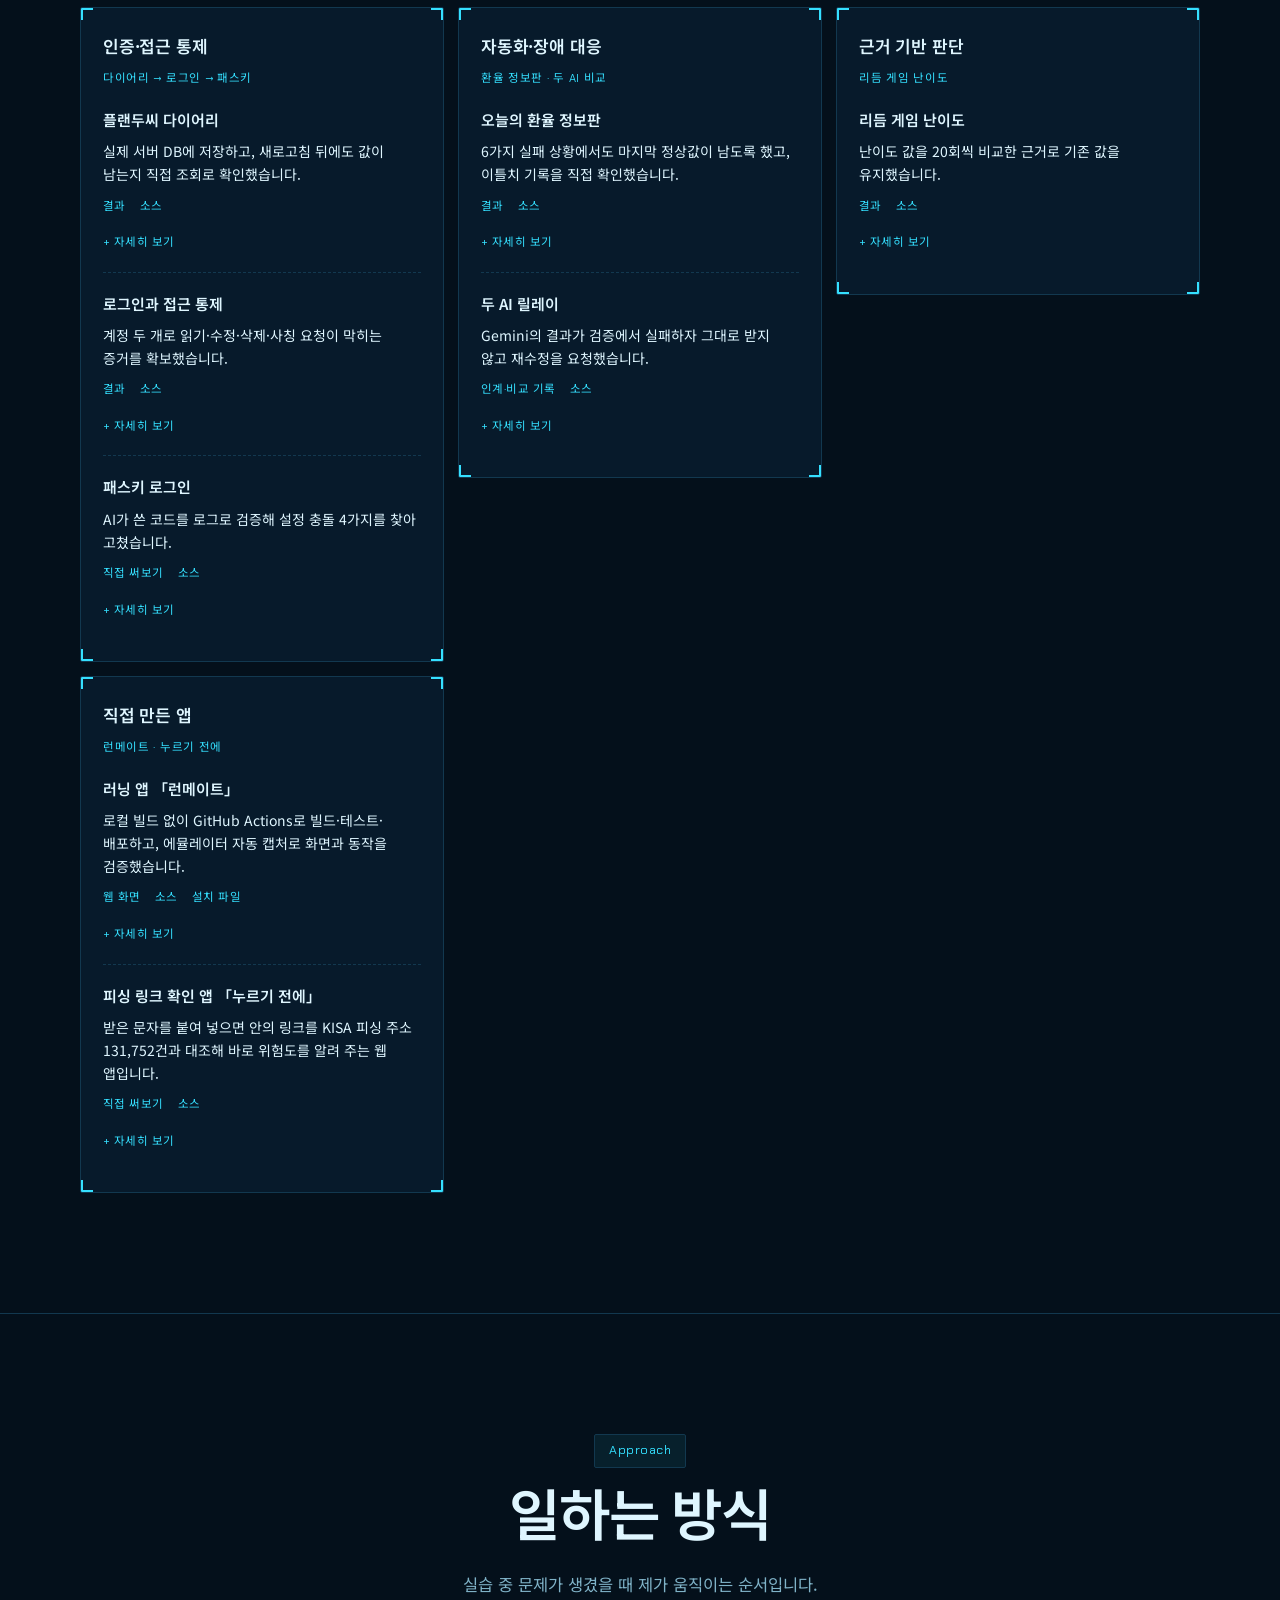
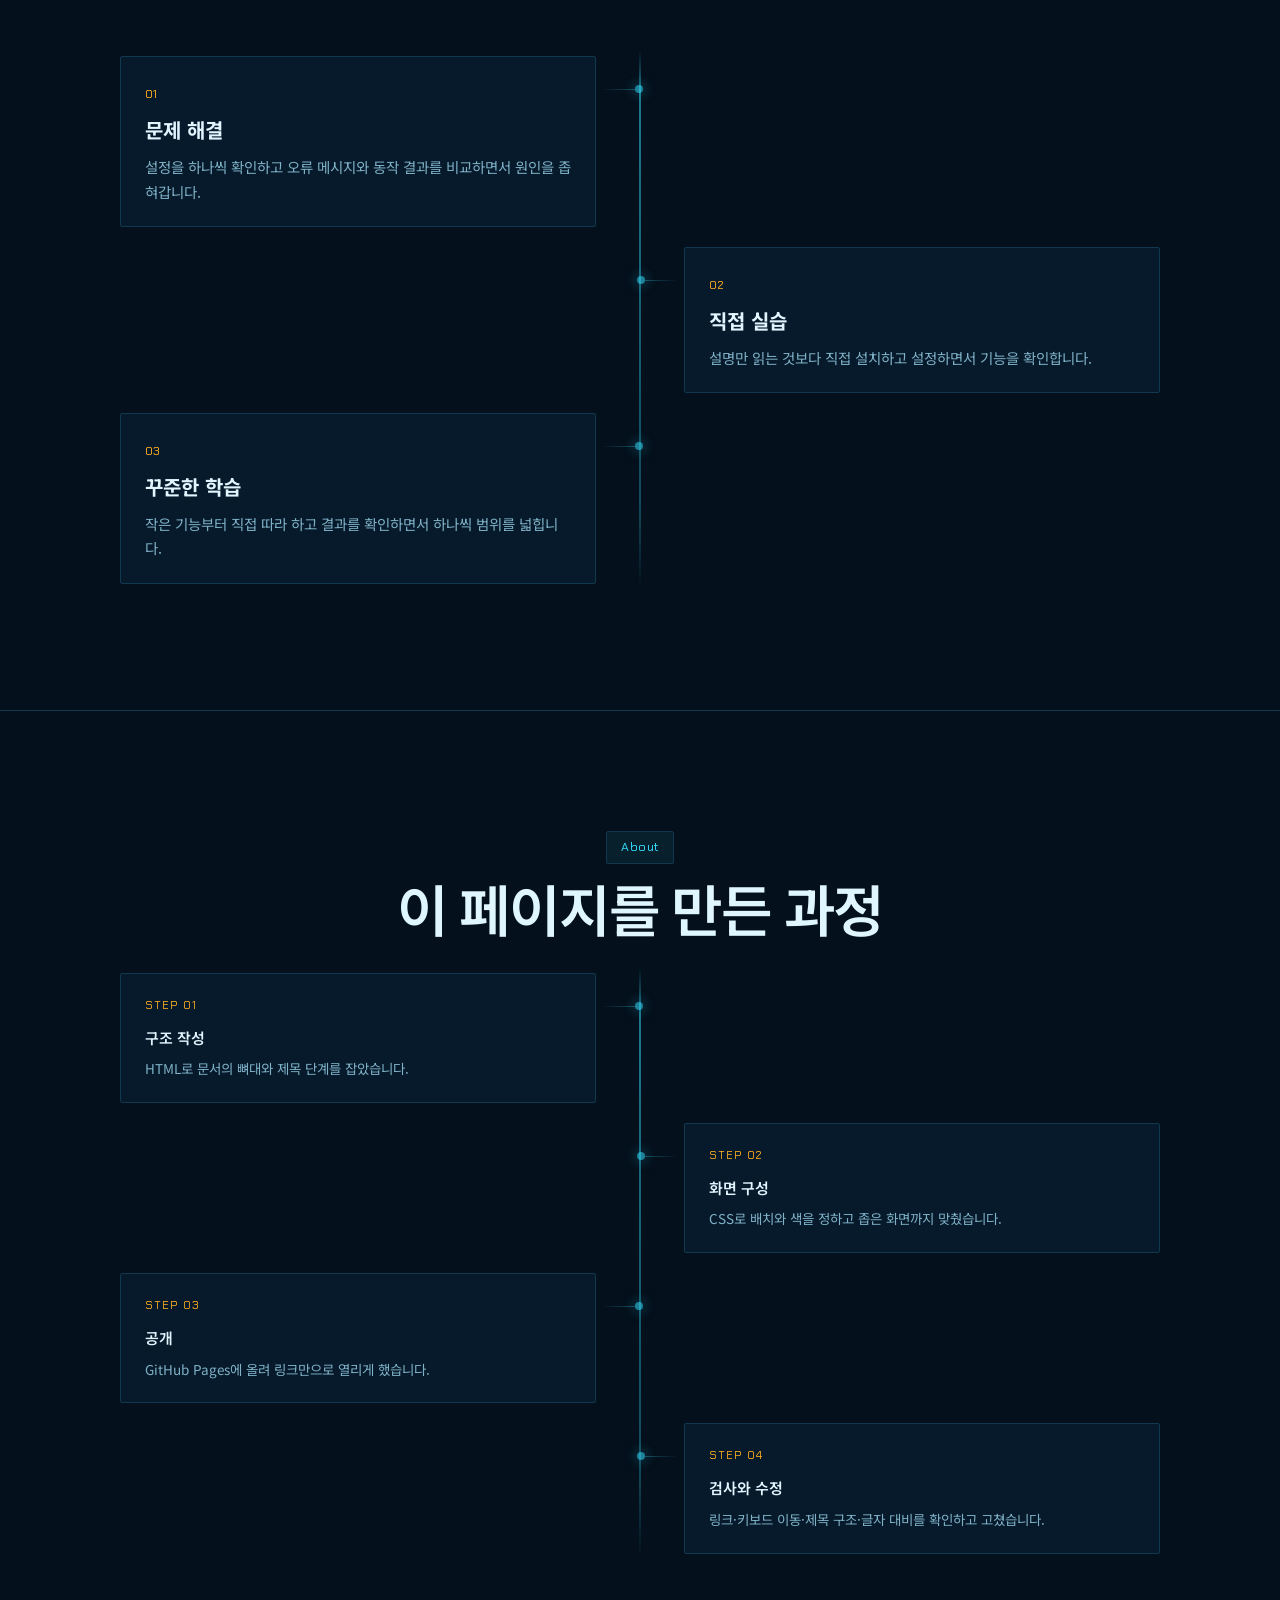
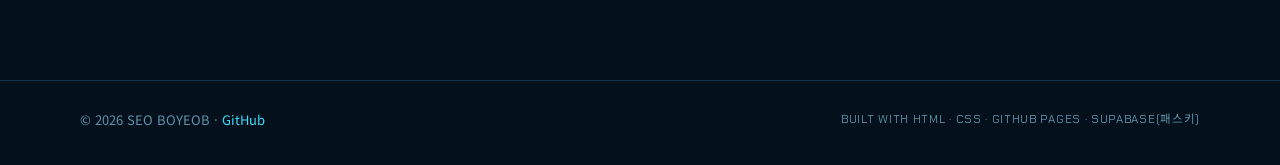
==== commit c6a31e53: "누르기 전에: 날짜 분석(그래프·표·날짜 고르기)을 한 줄 안내로 줄임 / 포트폴리오: 두 AI 릴레이 링크를 로그인 없이 열리는 GitHub 인계·비교 기록으로 교체 Co-Aut" ====
--- a/index.html
+++ b/index.html
@@ -1502,7 +1502,7 @@
                 <h4>두 AI 릴레이</h4>
                 <p class="sum">Gemini의 결과가 검증에서 실패하자 그대로 받지 않고 재수정을 요청했습니다.</p>
                 <div class="links">
-                  <a href="https://claude.ai/code/artifact/f652032f-305e-41bf-bdd3-4b6f97b5f6c4" target="_blank" rel="noopener">비교 리포트</a>
+                  <a href="https://github.com/sby1234-ai/t04-info-board/blob/main/docs/T05-handoff-AI-A-to-B.md" target="_blank" rel="noopener">인계·비교 기록</a>
                   <a href="https://github.com/sby1234-ai/t04-info-board/commit/2196a0326cd0d55913c79706baab4ee694a2fe3a" target="_blank" rel="noopener">소스</a>
                 </div>
                 <details class="more">
